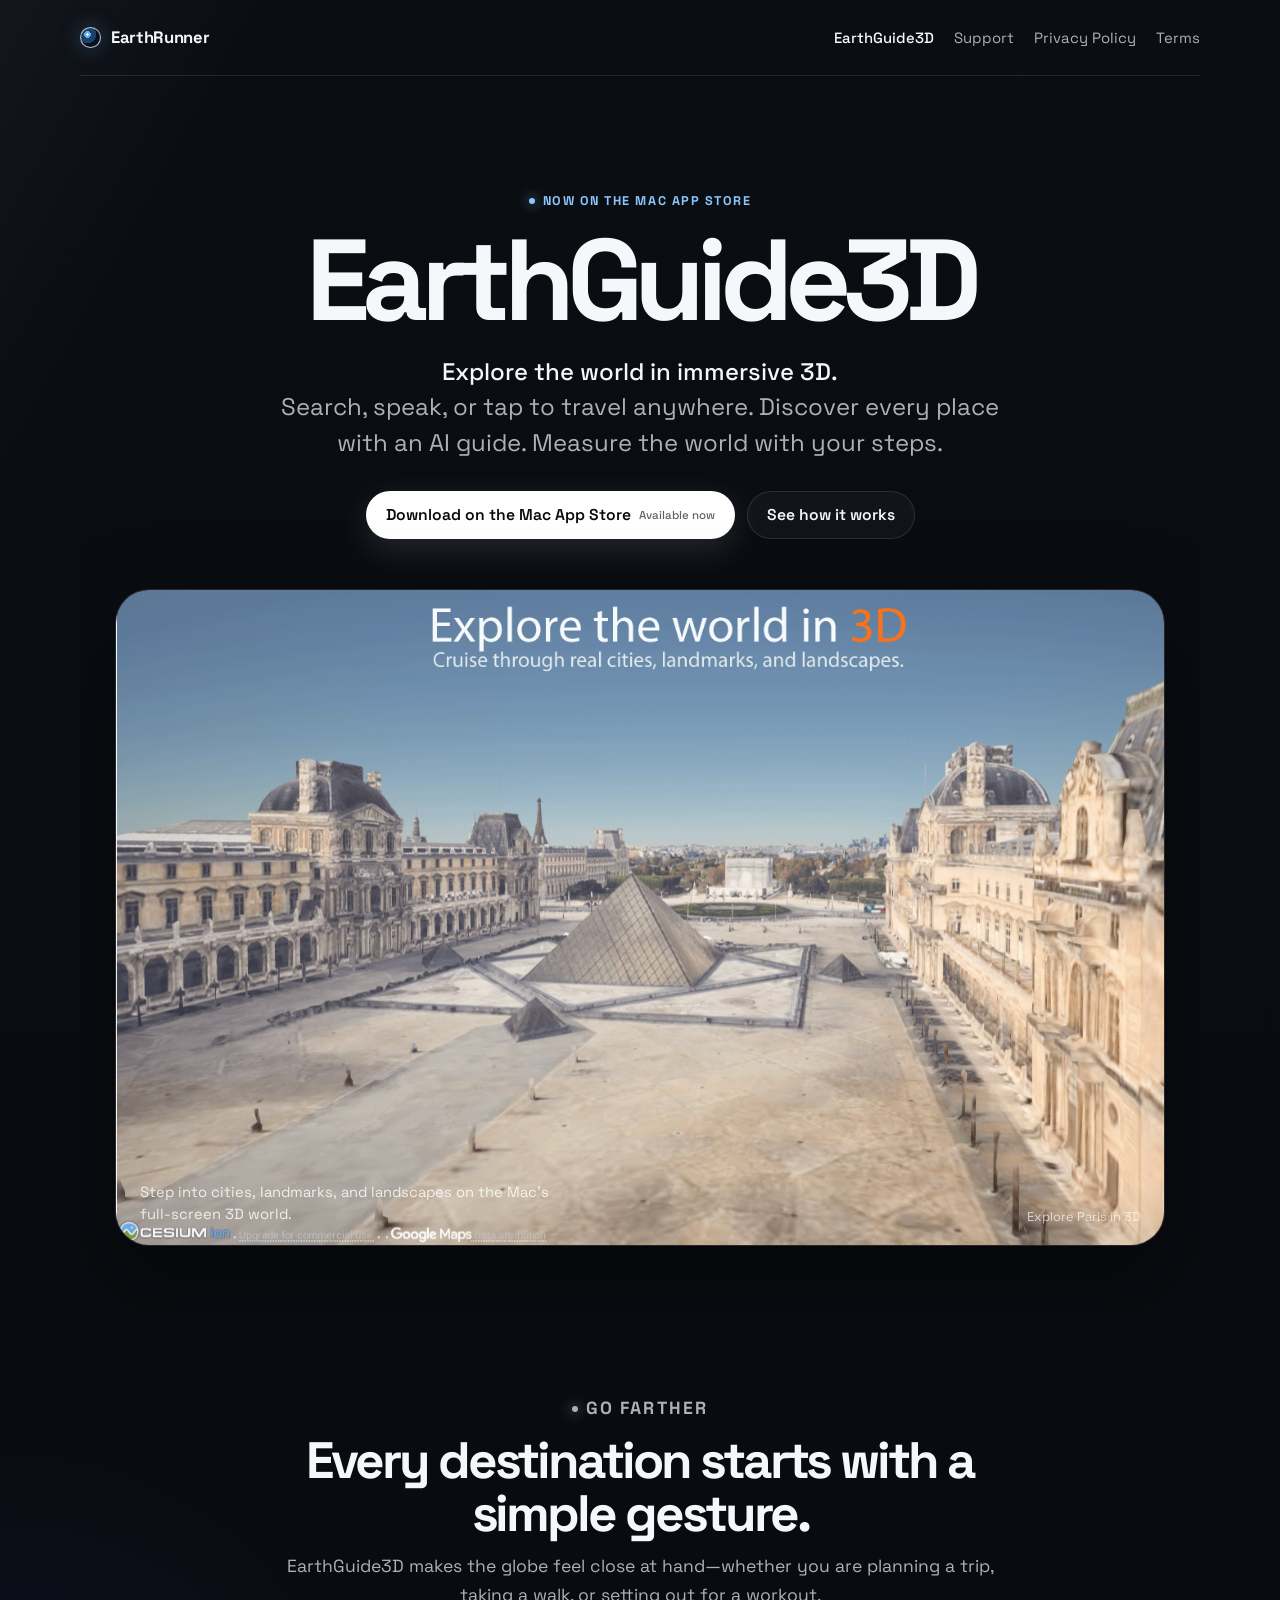
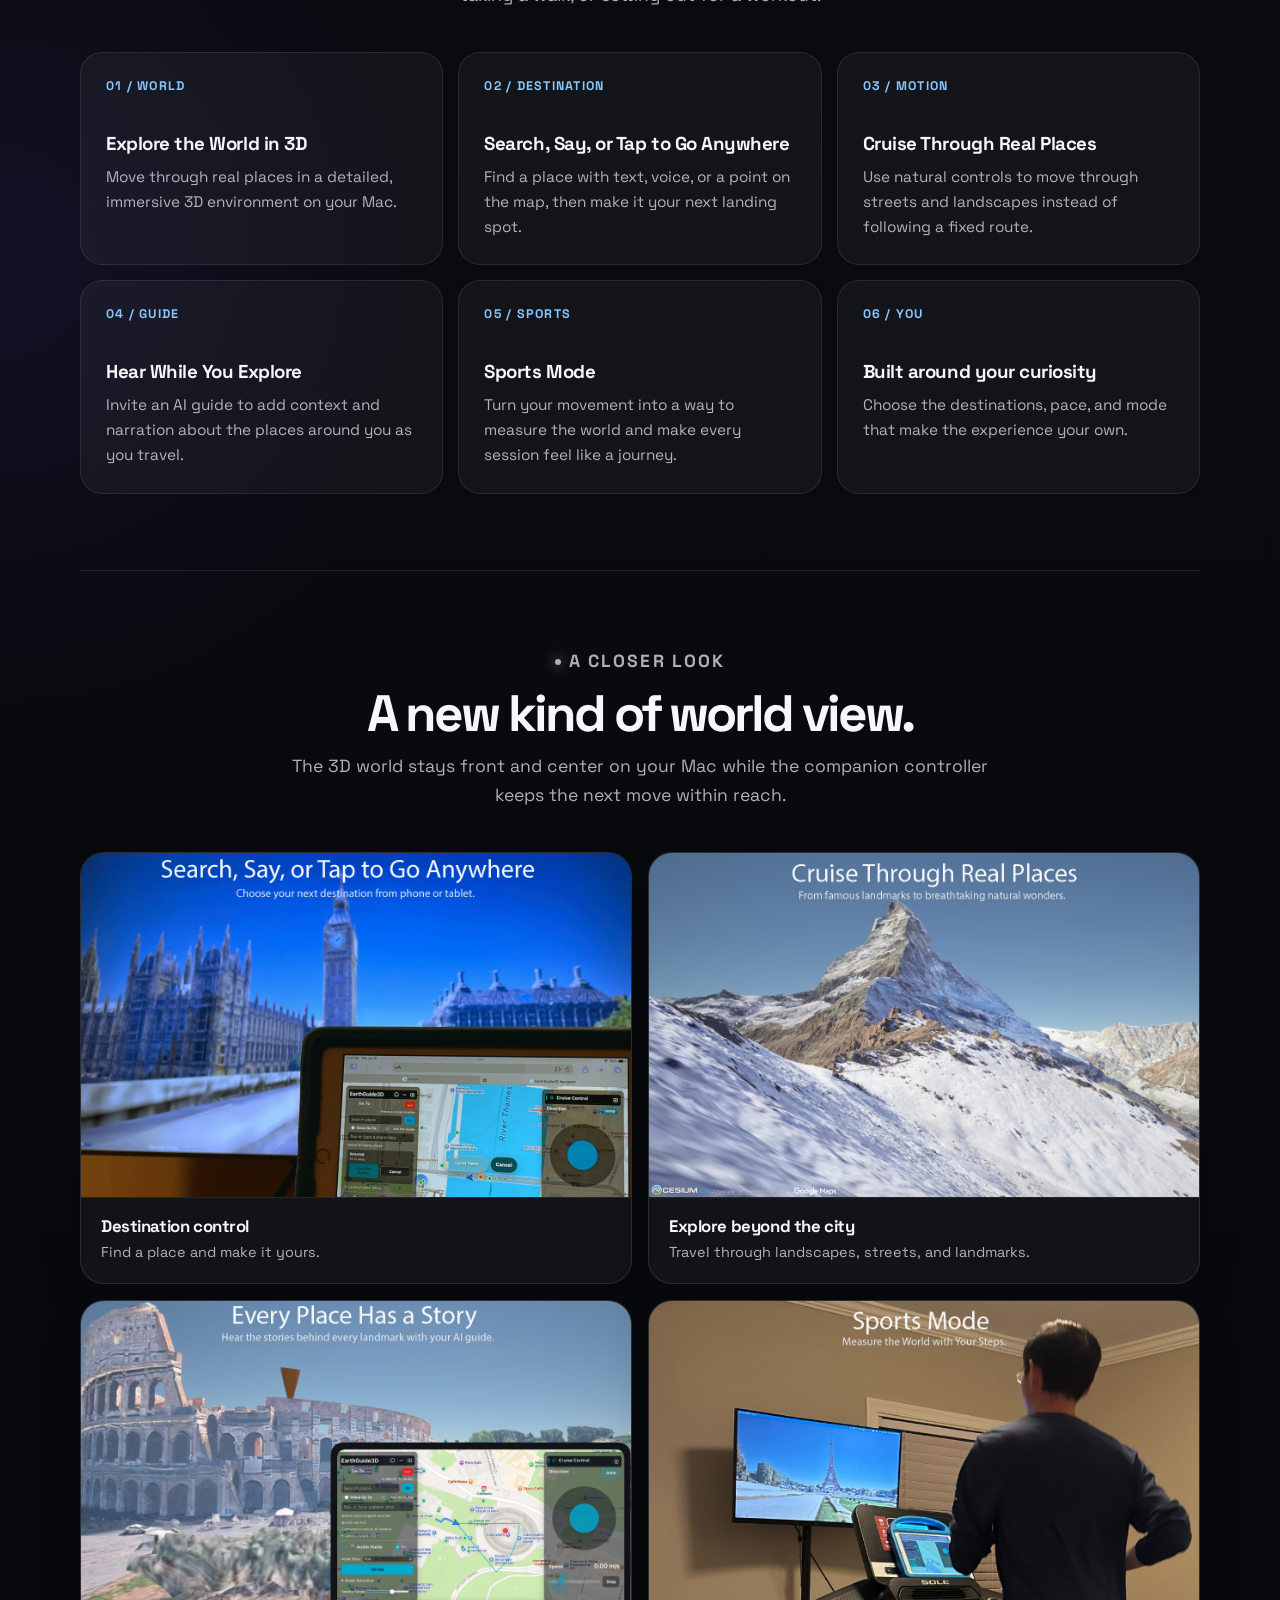
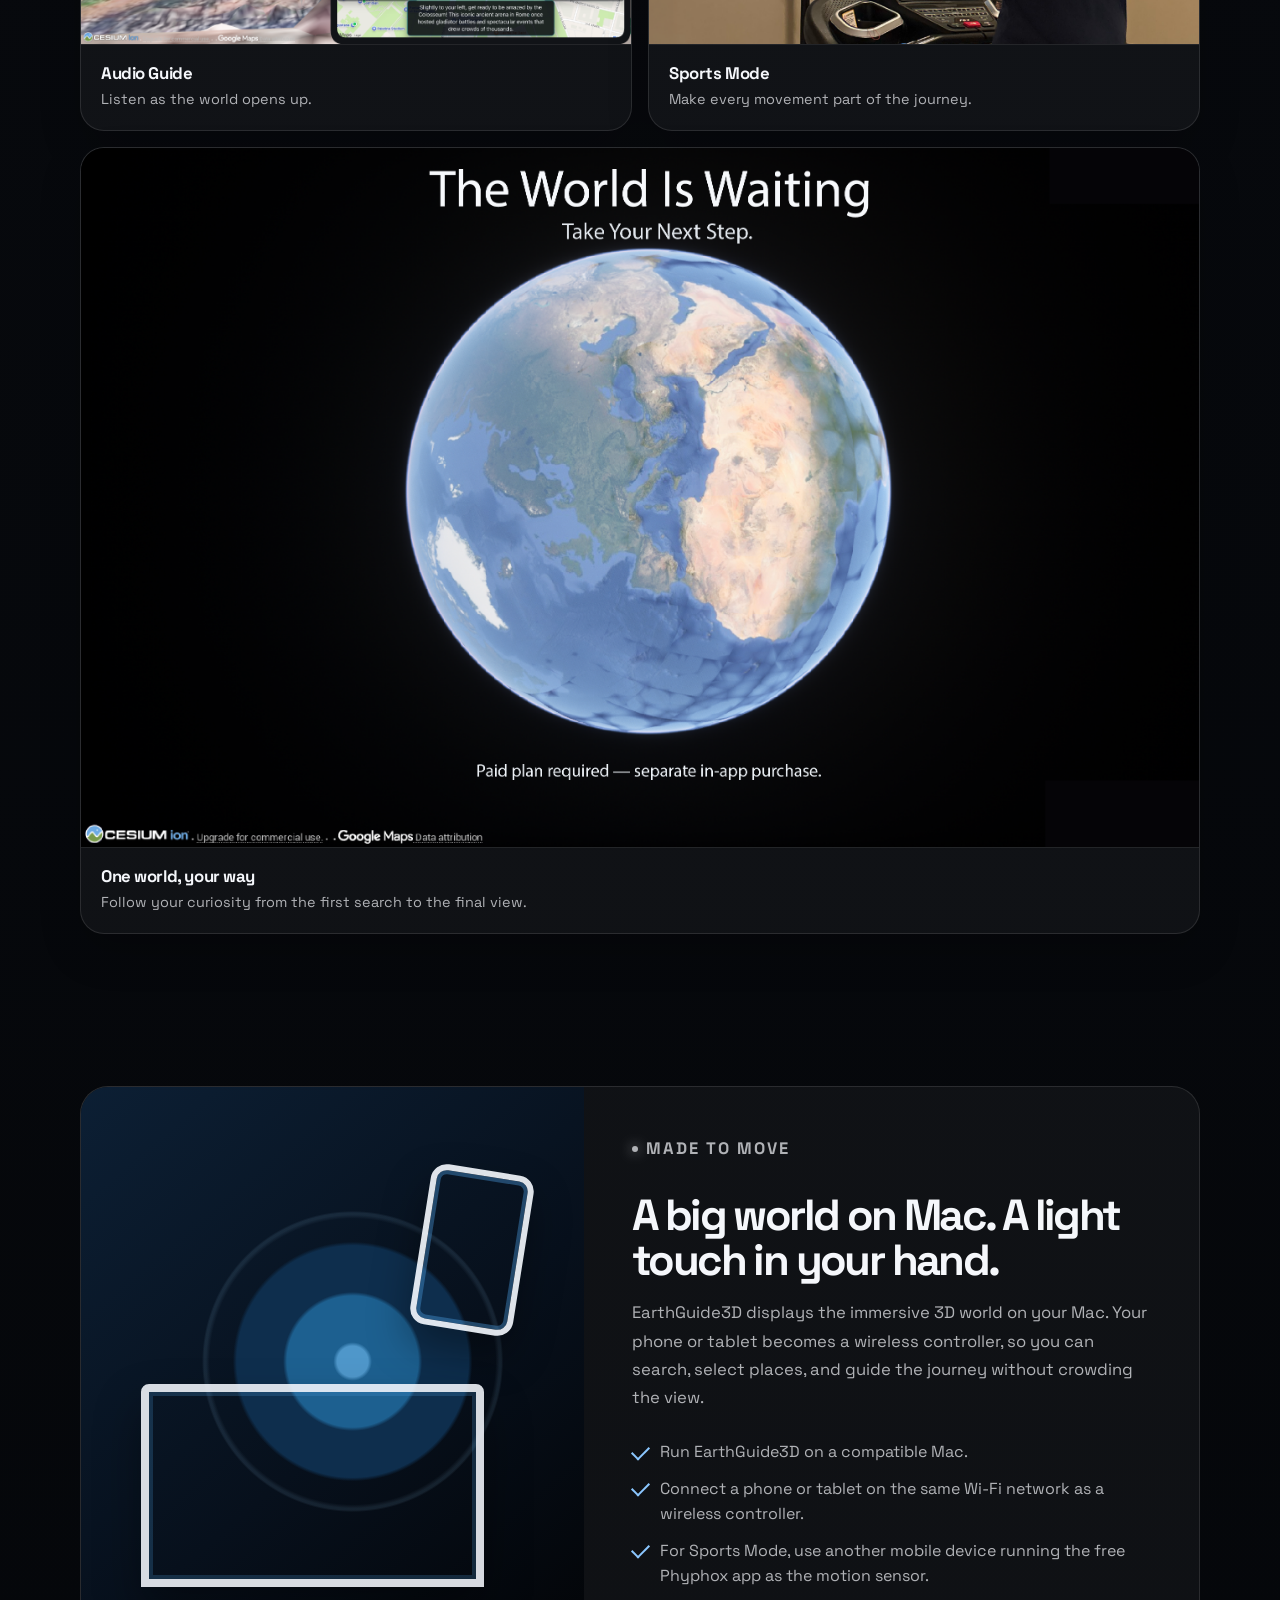
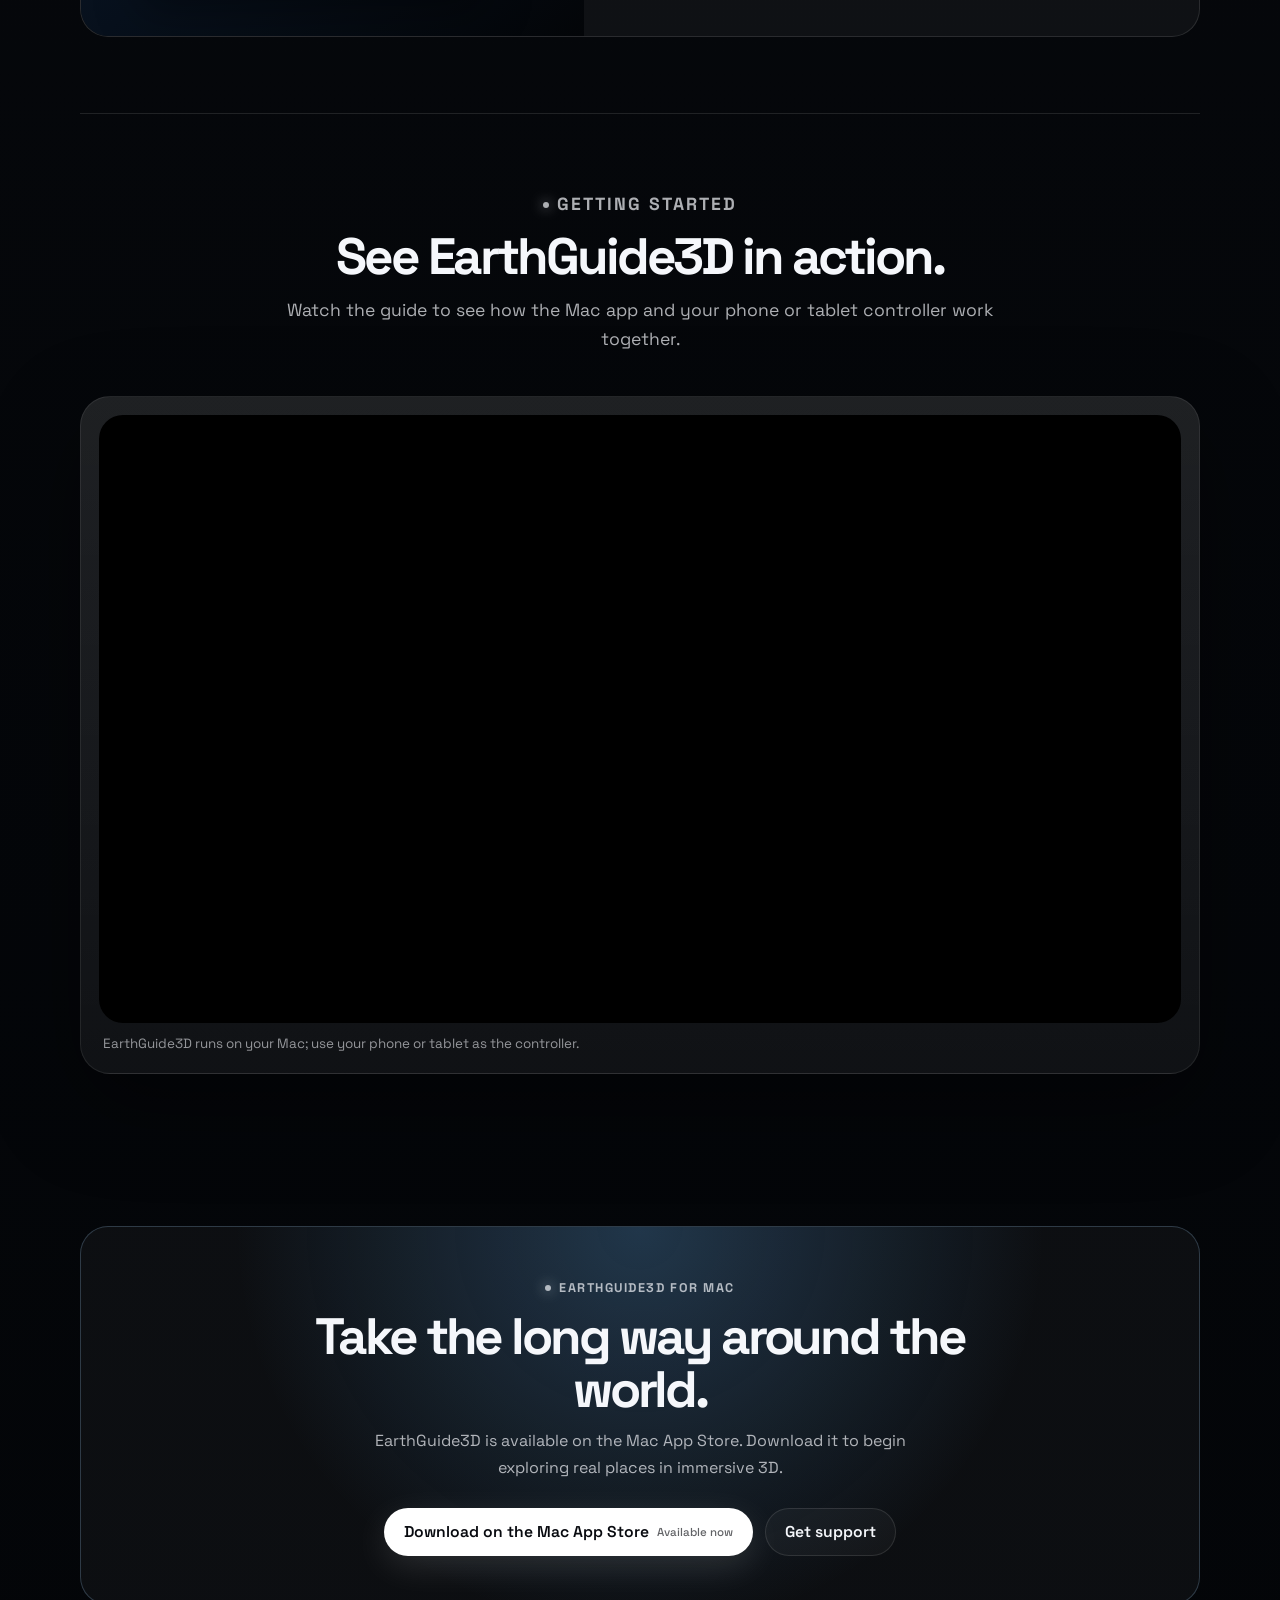
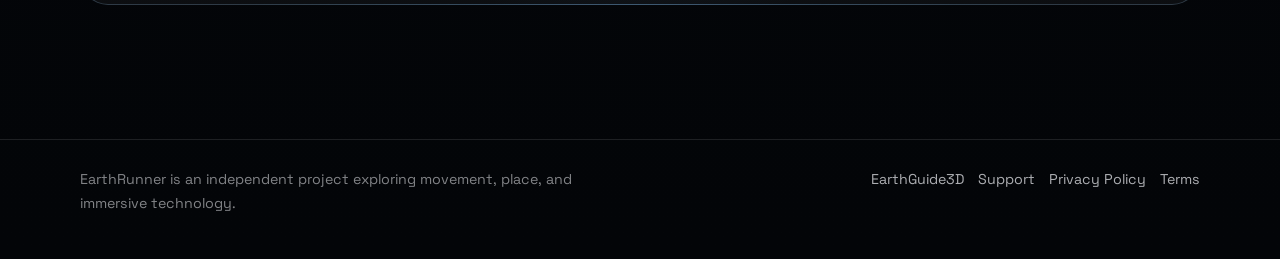
==== earthguide3d/index.html @ d03e92d9 "Embed EarthGuide3D getting started video" ====
<!DOCTYPE html>
<html lang="en">
<head>
  <meta charset="utf-8" />
  <meta name="viewport" content="width=device-width, initial-scale=1" />
  <title>EarthGuide3D for Mac | Mac App Store</title>
  <meta name="description" content="EarthGuide3D for Mac is an immersive 3D travel-exploration app. Search, speak, or tap to travel anywhere with an AI guide." />
  <link rel="preconnect" href="https://fonts.googleapis.com" />
  <link rel="preconnect" href="https://fonts.gstatic.com" crossorigin />
  <link href="https://fonts.googleapis.com/css2?family=Space+Grotesk:wght@400;500;600;700&display=swap" rel="stylesheet" />
  <link rel="stylesheet" href="../assets/site.css" />
</head>
<body>
  <header class="site-header shell">
    <nav class="nav" aria-label="Primary navigation">
      <a class="wordmark" href="../"><span class="wordmark-mark" aria-hidden="true"></span>EarthRunner</a>
      <div class="nav-links">
        <a class="nav-product" href="./" aria-current="page">EarthGuide3D</a>
        <a href="../support/">Support</a>
        <a href="../privacy/">Privacy Policy</a>
        <a href="../terms/">Terms</a>
      </div>
    </nav>
  </header>

  <main>
    <section class="hero shell">
      <p class="eyebrow">Now on the Mac App Store</p>
      <h1 class="product-name">EarthGuide3D</h1>
      <p class="hero-lede"><strong>Explore the world in immersive 3D.</strong><br />Search, speak, or tap to travel anywhere. Discover every place with an AI guide. Measure the world with your steps.</p>
      <div class="hero-actions">
        <a class="button button--light" href="https://apps.apple.com/us/app/earthguide3d/id6789909254?mt=12" target="_blank" rel="noopener noreferrer">Download on the Mac App Store <small>Available now</small></a>
        <a class="button button--quiet" href="#how-it-works">See how it works</a>
      </div>
      <figure class="product-visual product-visual--screenshot">
        <img src="../images/earthguide3d/explore-world-paris.png" width="1280" height="800" alt="EarthGuide3D exploring Paris from an elevated immersive 3D view" decoding="async" />
        <figcaption class="product-visual-note">
          <p>Step into cities, landmarks, and landscapes on the Mac’s full-screen 3D world.</p>
          <span>Explore Paris in 3D</span>
        </figcaption>
      </figure>
    </section>

    <section class="section shell" aria-labelledby="features-title">
      <div class="section-heading">
        <p class="eyebrow">Go farther</p>
        <h2 id="features-title">Every destination starts with a simple gesture.</h2>
        <p>EarthGuide3D makes the globe feel close at hand—whether you are planning a trip, taking a walk, or setting out for a workout.</p>
      </div>
      <div class="feature-grid">
        <article class="feature-card"><span class="feature-kicker">01 / World</span><h3>Explore the World in 3D</h3><p>Move through real places in a detailed, immersive 3D environment on your Mac.</p></article>
        <article class="feature-card"><span class="feature-kicker">02 / Destination</span><h3>Search, Say, or Tap to Go Anywhere</h3><p>Find a place with text, voice, or a point on the map, then make it your next landing spot.</p></article>
        <article class="feature-card"><span class="feature-kicker">03 / Motion</span><h3>Cruise Through Real Places</h3><p>Use natural controls to move through streets and landscapes instead of following a fixed route.</p></article>
        <article class="feature-card"><span class="feature-kicker">04 / Guide</span><h3>Hear While You Explore</h3><p>Invite an AI guide to add context and narration about the places around you as you travel.</p></article>
        <article class="feature-card"><span class="feature-kicker">05 / Sports</span><h3>Sports Mode</h3><p>Turn your movement into a way to measure the world and make every session feel like a journey.</p></article>
        <article class="feature-card"><span class="feature-kicker">06 / You</span><h3>Built around your curiosity</h3><p>Choose the destinations, pace, and mode that make the experience your own.</p></article>
      </div>
    </section>

    <section class="section section--divider shell" aria-labelledby="screens-title">
      <div class="section-heading">
        <p class="eyebrow">A closer look</p>
        <h2 id="screens-title">A new kind of world view.</h2>
        <p>The 3D world stays front and center on your Mac while the companion controller keeps the next move within reach.</p>
      </div>
      <div class="screenshot-gallery" aria-label="EarthGuide3D app views">
        <figure class="screenshot-card">
          <img src="../images/earthguide3d/controller.png" width="1280" height="800" alt="EarthGuide3D controller showing destination controls" loading="lazy" decoding="async" />
          <figcaption><strong>Destination control</strong><span>Find a place and make it yours.</span></figcaption>
        </figure>
        <figure class="screenshot-card">
          <img src="../images/earthguide3d/mountain.png" width="1280" height="800" alt="EarthGuide3D moving through a mountain landscape" loading="lazy" decoding="async" />
          <figcaption><strong>Explore beyond the city</strong><span>Travel through landscapes, streets, and landmarks.</span></figcaption>
        </figure>
        <figure class="screenshot-card">
          <img src="../images/earthguide3d/ai-guide.png" width="1280" height="800" alt="EarthGuide3D Audio Guide controls and narrated exploration" loading="lazy" decoding="async" />
          <figcaption><strong>Audio Guide</strong><span>Listen as the world opens up.</span></figcaption>
        </figure>
        <figure class="screenshot-card">
          <img src="../images/earthguide3d/sports-mode.png" width="1280" height="800" alt="EarthGuide3D Sports Mode in use during an exploration" loading="lazy" decoding="async" />
          <figcaption><strong>Sports Mode</strong><span>Make every movement part of the journey.</span></figcaption>
        </figure>
        <figure class="screenshot-card screenshot-card--wide">
          <img src="../images/earthguide3d/arrival.png" width="2667" height="1667" alt="EarthGuide3D arriving at a scenic destination" loading="lazy" decoding="async" />
          <figcaption><strong>One world, your way</strong><span>Follow your curiosity from the first search to the final view.</span></figcaption>
        </figure>
      </div>
    </section>

    <section id="how-it-works" class="section shell">
      <div class="system-panel">
        <div class="system-art" aria-hidden="true"></div>
        <div class="system-copy">
          <p class="eyebrow">Made to move</p>
          <h2>A big world on Mac. A light touch in your hand.</h2>
          <p>EarthGuide3D displays the immersive 3D world on your Mac. Your phone or tablet becomes a wireless controller, so you can search, select places, and guide the journey without crowding the view.</p>
          <ul class="checklist">
            <li>Run EarthGuide3D on a compatible Mac.</li>
            <li>Connect a phone or tablet on the same Wi-Fi network as a wireless controller.</li>
            <li>For Sports Mode, use another mobile device running the free Phyphox app as the motion sensor.</li>
          </ul>
        </div>
      </div>
    </section>

    <section class="section section--divider shell" aria-labelledby="getting-started-title">
      <div class="section-heading">
        <p class="eyebrow">Getting started</p>
        <h2 id="getting-started-title">See EarthGuide3D in action.</h2>
        <p>Watch the guide to see how the Mac app and your phone or tablet controller work together.</p>
      </div>
      <div class="video-card">
        <div class="video-frame"><iframe src="https://www.youtube.com/embed/peXbDzUHY4M" title="How to use EarthGuide3D for Mac" loading="lazy" allow="accelerometer; autoplay; clipboard-write; encrypted-media; gyroscope; picture-in-picture; web-share" allowfullscreen></iframe></div>
        <p class="video-caption">EarthGuide3D runs on your Mac; use your phone or tablet as the controller.</p>
      </div>
    </section>

    <section id="app-store" class="section shell">
      <div class="cta-band">
        <p class="eyebrow">EarthGuide3D for Mac</p>
        <h2>Take the long way around the world.</h2>
        <p>EarthGuide3D is available on the Mac App Store. Download it to begin exploring real places in immersive 3D.</p>
        <div class="hero-actions">
          <a class="button button--light" href="https://apps.apple.com/us/app/earthguide3d/id6789909254?mt=12" target="_blank" rel="noopener noreferrer">Download on the Mac App Store <small>Available now</small></a>
          <a class="button button--quiet" href="../support/">Get support</a>
        </div>
      </div>
    </section>
  </main>

  <footer class="site-footer"><div class="shell footer-row"><p>EarthRunner is an independent project exploring movement, place, and immersive technology.</p><div class="footer-links"><a href="./">EarthGuide3D</a><a href="../support/">Support</a><a href="../privacy/">Privacy Policy</a><a href="../terms/">Terms</a></div></div></footer>
</body>
</html>
---- assets/site.css ----
:root {
  --bg: #07090d;
  --bg-deep: #030508;
  --surface: rgba(255, 255, 255, 0.045);
  --surface-strong: rgba(255, 255, 255, 0.085);
  --text: #f5f7fb;
  --muted: rgba(245, 247, 251, 0.7);
  --faint: rgba(245, 247, 251, 0.52);
  --line: rgba(255, 255, 255, 0.11);
  --blue: #8bc7ff;
  --blue-strong: #2b8dff;
  --radius: 24px;
  --content: 1120px;
  --shadow: 0 30px 90px rgba(0, 0, 0, 0.42);
}

* { box-sizing: border-box; }

html { scroll-behavior: smooth; }

body {
  min-width: 320px;
  margin: 0;
  color: var(--text);
  background:
    radial-gradient(circle at 50% -16%, rgba(78, 135, 211, 0.28), transparent 35rem),
    radial-gradient(circle at 0% 28%, rgba(92, 61, 194, 0.13), transparent 28rem),
    linear-gradient(180deg, #0a0d12 0%, var(--bg) 46%, var(--bg-deep) 100%);
  font-family: "Space Grotesk", -apple-system, BlinkMacSystemFont, "Segoe UI", sans-serif;
  -webkit-font-smoothing: antialiased;
}

body::before {
  position: fixed;
  z-index: -1;
  inset: 0;
  pointer-events: none;
  content: "";
  background: linear-gradient(118deg, rgba(255, 255, 255, 0.04), transparent 17%);
}

a { color: inherit; text-decoration: none; }

.shell { width: min(100% - 40px, var(--content)); margin: 0 auto; }

.site-header { position: relative; z-index: 3; }

.nav {
  display: flex;
  align-items: center;
  justify-content: space-between;
  gap: 24px;
  min-height: 76px;
  border-bottom: 1px solid var(--line);
}

.wordmark { display: inline-flex; align-items: center; gap: 10px; font-size: 1.04rem; font-weight: 700; letter-spacing: -0.02em; }

.wordmark-mark {
  width: 21px;
  height: 21px;
  border: 1px solid rgba(255,255,255,.72);
  border-radius: 50%;
  background: radial-gradient(circle at 34% 34%, #e9f5ff 0 6%, #6caeea 7% 19%, #1a4268 20% 49%, #07111e 50%);
  box-shadow: 0 0 22px rgba(104, 184, 255, 0.32);
}

.nav-links { display: flex; align-items: center; flex-wrap: wrap; justify-content: flex-end; gap: 7px 20px; color: var(--muted); font-size: .93rem; }
.nav-links a { transition: color .2s ease; }
.nav-links a:hover, .nav-links a:focus-visible, .nav-links a[aria-current="page"] { color: var(--text); }
.nav-links .nav-product { color: var(--text); font-weight: 500; }

.eyebrow { display: inline-flex; align-items: center; gap: 8px; margin: 0; color: var(--blue); font-size: .79rem; font-weight: 700; letter-spacing: .12em; text-transform: uppercase; }
.eyebrow::before { width: 6px; height: 6px; border-radius: 50%; content: ""; background: currentColor; box-shadow: 0 0 13px currentColor; }

.hero { position: relative; padding: 112px 0 72px; text-align: center; overflow: hidden; }
.hero--home { padding-bottom: 38px; }

.hero h1 { max-width: 920px; margin: 20px auto 20px; font-size: clamp(3.7rem, 9vw, 7.3rem); font-weight: 700; letter-spacing: -.07em; line-height: .91; }
.hero h1.product-name { max-width: 860px; }

.hero-lede { max-width: 750px; margin: 0 auto; color: var(--muted); font-size: clamp(1.12rem, 2.1vw, 1.5rem); line-height: 1.48; }
.hero-lede strong { color: var(--text); font-weight: 500; }

.hero-actions { display: flex; flex-wrap: wrap; justify-content: center; gap: 12px; margin-top: 31px; }

.button {
  display: inline-flex;
  align-items: center;
  justify-content: center;
  min-height: 48px;
  padding: 12px 19px;
  border: 1px solid transparent;
  border-radius: 980px;
  font-size: .98rem;
  font-weight: 600;
  transition: transform .2s ease, background .2s ease, border-color .2s ease;
}
.button:hover, .button:focus-visible { transform: translateY(-1px); }
.button--light { color: #080a0f; background: #fff; box-shadow: 0 10px 35px rgba(255,255,255,.12); }
.button--light:hover, .button--light:focus-visible { background: #e5f2ff; }
.button--quiet { border-color: var(--line); background: rgba(255,255,255,.035); }
.button--quiet:hover, .button--quiet:focus-visible { border-color: rgba(255,255,255,.28); background: var(--surface-strong); }
.button small { display: block; margin-left: 8px; opacity: .64; font-size: .72rem; font-weight: 500; }

.product-visual {
  position: relative;
  isolation: isolate;
  width: min(100%, 1050px);
  min-height: 400px;
  margin: 50px auto 0;
  overflow: hidden;
  border: 1px solid rgba(255,255,255,.13);
  border-radius: 34px;
  background:
    linear-gradient(180deg, rgba(4, 9, 18, .08), rgba(4, 10, 20, .68)),
    url("https://i.ytimg.com/vi/yIUrudPfMCk/hqdefault.jpg") center / cover,
    linear-gradient(135deg, #31669d, #132944 50%, #071019);
  box-shadow: var(--shadow);
}
.product-visual::before {
  position: absolute;
  z-index: -1;
  inset: 0;
  content: "";
  background: linear-gradient(180deg, transparent 43%, rgba(4, 8, 14, .82));
}
.product-visual-note { position: absolute; right: 24px; bottom: 20px; left: 24px; display: flex; align-items: flex-end; justify-content: space-between; gap: 20px; text-align: left; }
.product-visual-note p { max-width: 420px; margin: 0; color: rgba(255,255,255,.82); font-size: .92rem; line-height: 1.5; }
.product-visual-note span { color: rgba(255,255,255,.68); font-size: .8rem; white-space: nowrap; }
.product-visual--screenshot { min-height: 0; background: #05070b; }
.product-visual--screenshot img { display: block; width: 100%; height: auto; }
.product-visual--screenshot .product-visual-note { z-index: 1; }

.announcement {
  display: grid;
  grid-template-columns: minmax(0, 1fr) auto;
  align-items: center;
  gap: 30px;
  margin: 24px 0 56px;
  padding: 24px 28px;
  border: 1px solid var(--line);
  border-radius: 20px;
  background: linear-gradient(120deg, rgba(112, 184, 255, .11), rgba(255,255,255,.035));
}
.announcement h2 { margin: 0 0 6px; font-size: clamp(1.35rem, 2vw, 1.75rem); letter-spacing: -.04em; }
.announcement p { margin: 0; color: var(--muted); line-height: 1.55; }
.text-link { color: var(--blue); font-weight: 600; white-space: nowrap; }
.text-link::after { margin-left: 6px; content: "→"; }

.section { padding: 76px 0; }
.section--tight { padding: 48px 0 76px; }
.section--divider { border-top: 1px solid var(--line); }
.section-heading { max-width: 720px; margin: 0 auto 42px; text-align: center; }
.section-heading h2 { margin: 12px 0 12px; font-size: clamp(2.15rem, 4vw, 3.45rem); letter-spacing: -.06em; line-height: 1.02; }
.section-heading p { margin: 0; color: var(--muted); font-size: 1.1rem; line-height: 1.65; }

.feature-grid { display: grid; grid-template-columns: repeat(3, minmax(0, 1fr)); gap: 15px; }
.feature-card { min-height: 210px; padding: 25px; border: 1px solid rgba(255,255,255,.09); border-radius: 22px; background: var(--surface); }
.feature-kicker { display: block; margin-bottom: 38px; color: var(--blue); font-size: .78rem; font-weight: 700; letter-spacing: .1em; text-transform: uppercase; }
.feature-card h3 { margin: 0 0 10px; font-size: 1.17rem; letter-spacing: -.025em; }
.feature-card p { margin: 0; color: var(--muted); font-size: .96rem; line-height: 1.62; }

.screen-grid { display: grid; grid-template-columns: 1.28fr .86fr .86fr; gap: 16px; }
.screen-card { position: relative; min-height: 305px; overflow: hidden; border: 1px solid rgba(255,255,255,.11); border-radius: 24px; background: var(--surface); }
.screen-card--live { background: linear-gradient(160deg, rgba(21,45,70,.12), rgba(8,13,20,.9)), url("https://i.ytimg.com/vi/yIUrudPfMCk/hqdefault.jpg") center / cover; }
.screen-card--map { background: radial-gradient(circle at 68% 30%, rgba(150,210,255,.48) 0 1%, transparent 2%), radial-gradient(ellipse at 70% 35%, #286c9a 0 13%, #133855 14% 27%, #0c1e32 28% 39%, transparent 40%), linear-gradient(143deg, #102c42 0%, #1f4963 47%, #09121e 48%, #04060a); }
.screen-card--audio { background: radial-gradient(circle at 50% 45%, rgba(135,200,255,.42), transparent 2%), repeating-radial-gradient(ellipse at 50% 45%, rgba(131,195,255,.38) 0 1px, transparent 2px 23px), linear-gradient(155deg, #0f1c30, #04070d); }
.screen-card::after { position: absolute; inset: 0; content: ""; background: linear-gradient(180deg, transparent 45%, rgba(3,5,8,.85)); }
.screen-label { position: absolute; z-index: 1; right: 20px; bottom: 18px; left: 20px; }
.screen-label strong { display: block; font-size: 1.08rem; }
.screen-label span { display: block; margin-top: 5px; color: rgba(255,255,255,.74); font-size: .86rem; line-height: 1.45; }

.screenshot-gallery { display: grid; grid-template-columns: repeat(2, minmax(0, 1fr)); gap: 16px; }
.screenshot-card { margin: 0; overflow: hidden; border: 1px solid rgba(255,255,255,.11); border-radius: 24px; background: var(--surface); box-shadow: 0 18px 42px rgba(0,0,0,.2); }
.screenshot-card img { display: block; width: 100%; height: auto; background: #06090f; transition: transform .3s ease; }
.screenshot-card:hover img { transform: scale(1.015); }
.screenshot-card figcaption { padding: 17px 20px 19px; border-top: 1px solid rgba(255,255,255,.08); }
.screenshot-card strong { display: block; font-size: 1.05rem; letter-spacing: -.025em; }
.screenshot-card span { display: block; margin-top: 5px; color: var(--muted); font-size: .9rem; line-height: 1.5; }
.screenshot-card--wide { grid-column: 1 / -1; }

.system-panel { display: grid; grid-template-columns: .9fr 1.1fr; overflow: hidden; border: 1px solid var(--line); border-radius: 28px; background: var(--surface); }
.system-art { position: relative; min-height: 390px; overflow: hidden; background: radial-gradient(circle at 54% 50%, #4f97ca 0 4%, #1d6090 5% 17%, #0e2e4d 18% 30%, transparent 31%), radial-gradient(circle at 54% 50%, transparent 0 25%, rgba(159,215,255,.15) 26% 26.5%, transparent 27% 37%, rgba(159,215,255,.1) 38% 38.5%, transparent 39%), linear-gradient(140deg, #0c1f34, #07101c 58%, #030508); }
.system-art::before { position: absolute; top: 15%; right: 12%; width: 92px; height: 150px; border: 6px solid rgba(246,250,255,.9); border-radius: 16px; content: ""; box-shadow: inset 0 0 0 4px rgba(73,154,220,.4), 0 20px 40px rgba(0,0,0,.35); transform: rotate(9deg); }
.system-art::after { position: absolute; bottom: 9%; left: 12%; width: 65%; height: 34%; border: 8px solid rgba(246,250,255,.87); border-radius: 8px 8px 0 0; content: ""; box-shadow: inset 0 0 0 4px rgba(73,154,220,.22), 0 24px 46px rgba(0,0,0,.35); }
.system-copy { display: flex; flex-direction: column; justify-content: center; padding: 48px; }
.system-copy h2 { margin: 12px 0 16px; font-size: clamp(2rem, 3.4vw, 3rem); letter-spacing: -.06em; line-height: 1.04; }
.system-copy p { margin: 0 0 18px; color: var(--muted); font-size: 1.04rem; line-height: 1.7; }
.checklist { display: grid; gap: 12px; margin: 10px 0 0; padding: 0; list-style: none; }
.checklist li { position: relative; padding-left: 28px; color: var(--muted); line-height: 1.55; }
.checklist li::before { position: absolute; top: .32em; left: 0; width: 15px; height: 8px; border-bottom: 2px solid var(--blue); border-left: 2px solid var(--blue); content: ""; transform: rotate(-45deg); }

.cta-band { margin: 0 0 58px; padding: 48px 28px; border: 1px solid rgba(164,214,255,.22); border-radius: 28px; background: radial-gradient(circle at 50% 0%, rgba(85,157,221,.28), transparent 60%), rgba(255,255,255,.04); text-align: center; }
.cta-band h2 { max-width: 720px; margin: 12px auto; font-size: clamp(2rem, 4vw, 3.4rem); letter-spacing: -.06em; line-height: 1.03; }
.cta-band p { max-width: 600px; margin: 0 auto; color: var(--muted); line-height: 1.65; }
.cta-band .hero-actions { margin-top: 27px; }

.prose-hero { padding: 88px 0 34px; text-align: center; }
.prose-hero h1 { margin: 17px 0 11px; font-size: clamp(3rem, 7vw, 5.3rem); letter-spacing: -.07em; line-height: .94; }
.prose-hero p { max-width: 590px; margin: 0 auto; color: var(--muted); font-size: 1.12rem; line-height: 1.58; }
.prose { width: min(100%, 820px); margin: 0 auto; padding: 34px 0 76px; }
.prose section { padding: 31px 0; border-top: 1px solid var(--line); }
.prose h2 { margin: 0 0 14px; font-size: clamp(1.48rem, 3vw, 2rem); letter-spacing: -.045em; }
.prose h3 { margin: 26px 0 8px; font-size: 1.1rem; letter-spacing: -.02em; }
.prose p, .prose li { color: var(--muted); line-height: 1.72; }
.prose p { margin: 0 0 14px; }
.prose ul { margin: 0; padding-left: 1.3rem; }
.prose li + li { margin-top: 7px; }
.prose a { color: var(--blue); text-decoration: underline; text-underline-offset: 3px; }
.faq-list { display: grid; gap: 12px; }
.faq { padding: 0 20px; border: 1px solid rgba(255,255,255,.09); border-radius: 16px; background: var(--surface); }
.faq summary { padding: 19px 26px 19px 0; cursor: pointer; font-weight: 600; list-style: none; }
.faq summary::-webkit-details-marker { display: none; }
.faq summary::after { float: right; content: "+"; color: var(--blue); font-size: 1.25rem; font-weight: 400; }
.faq[open] summary::after { content: "−"; }
.faq p { padding-bottom: 18px; }
.contact-card { padding: 28px; border: 1px solid rgba(141,204,255,.24); border-radius: 20px; background: linear-gradient(135deg, rgba(82,145,211,.15), rgba(255,255,255,.035)); }
.contact-card p:last-child { margin-bottom: 0; }
.contact-email { color: var(--text) !important; font-size: clamp(1.2rem, 3vw, 1.65rem); font-weight: 600; letter-spacing: -.035em; }
.notice { padding: 16px 18px; border-left: 2px solid var(--blue); border-radius: 0 12px 12px 0; background: rgba(120,188,247,.08); }

.support-prose { width: min(100%, 1020px); }
.support-prose strong { color: var(--text); font-weight: 600; }
.guide-toc { display: flex; flex-wrap: wrap; gap: 9px; margin-top: 24px; }
.guide-toc a { padding: 9px 13px; border: 1px solid var(--line); border-radius: 999px; color: var(--muted); background: rgba(255,255,255,.035); font-size: .85rem; font-weight: 600; text-decoration: none; }
.guide-toc a:hover, .guide-toc a:focus-visible { border-color: rgba(139,199,255,.52); color: var(--text); background: rgba(139,199,255,.09); }
.support-prose .guide-step { display: grid; grid-template-columns: minmax(260px,.72fr) minmax(0,1.28fr); align-items: center; gap: 34px; padding: 52px 0; scroll-margin-top: 24px; }
.support-prose .guide-step--stack { display: block; }
.guide-copy { min-width: 0; }
.guide-copy ol { margin: 18px 0 0; padding-left: 1.25rem; }
.guide-copy li + li { margin-top: 9px; }
.step-label { margin: 0 0 7px !important; color: var(--blue) !important; font-size: .78rem; font-weight: 700; letter-spacing: .12em; text-transform: uppercase; }
.privacy-note { margin-top: 18px !important; padding: 13px 15px; border-left: 2px solid var(--blue); border-radius: 0 12px 12px 0; background: rgba(120,188,247,.08); font-size: .9rem; }
.support-figure { min-width: 0; margin: 0; overflow: hidden; border: 1px solid rgba(255,255,255,.12); border-radius: 20px; background: #05070a; box-shadow: 0 20px 52px rgba(0,0,0,.28); }
.support-figure img { display: block; width: 100%; height: auto; }
.support-figure figcaption { padding: 12px 15px 14px; border-top: 1px solid rgba(255,255,255,.08); color: var(--faint); font-size: .82rem; line-height: 1.5; }
.support-gallery { display: grid; gap: 16px; margin-top: 28px; }
.support-gallery--phones { grid-template-columns: repeat(4,minmax(0,1fr)); align-items: start; }
.support-gallery--phones .support-figure img { aspect-ratio: 1170 / 2532; object-fit: cover; object-position: top; }
.guide-step--stack > .support-figure--wide { margin-top: 18px; }

.home-demo, .video-card { margin: 30px auto 0; padding: 18px; border: 1px solid rgba(255,255,255,.08); border-radius: 30px; background: linear-gradient(180deg, rgba(255,255,255,.08), rgba(255,255,255,.02)), rgba(255,255,255,.03); box-shadow: var(--shadow); }
.video-frame { position: relative; width: 100%; overflow: hidden; border-radius: var(--radius); aspect-ratio: 16 / 9; background: #000; }
.video-frame iframe { width: 100%; height: 100%; border: 0; }
.video-caption { margin: 10px 4px 0; color: rgba(245,247,251,.58); font-size: .84rem; line-height: 1.65; text-align: left; }
.original-copy { max-width: 840px; margin: 0 auto; color: var(--muted); font-size: 1rem; line-height: 1.8; text-align: center; }
.applications { max-width: 840px; margin: 26px auto 0; padding: 22px 24px; border: 1px solid rgba(255,255,255,.06); border-radius: 20px; background: rgba(255,255,255,.025); text-align: center; }
.applications h2 { margin: 0 0 14px; color: rgba(245,247,251,.72); font-size: .9rem; font-weight: 500; letter-spacing: .06em; text-transform: uppercase; }
.applications ul { display: grid; grid-template-columns: repeat(2,minmax(0,1fr)); gap: 10px 18px; margin: 0; padding: 0; list-style: none; }
.applications li { color: var(--muted); font-size: .95rem; line-height: 1.7; }

.site-footer { padding: 28px 0 44px; border-top: 1px solid var(--line); color: var(--faint); font-size: .89rem; line-height: 1.65; }
.footer-row { display: flex; align-items: flex-start; justify-content: space-between; gap: 24px; }
.footer-row p { max-width: 550px; margin: 0; }
.footer-links { display: flex; flex-wrap: wrap; justify-content: flex-end; gap: 14px; color: var(--muted); }
.footer-links a:hover, .footer-links a:focus-visible { color: var(--text); }

@media (max-width: 820px) {
  .shell { width: min(100% - 30px, var(--content)); }
  .nav { min-height: 80px; align-items: flex-start; flex-direction: column; gap: 7px; padding: 17px 0; }
  .nav-links { justify-content: flex-start; gap: 6px 16px; }
  .hero { padding-top: 78px; }
  .product-visual { min-height: 310px; margin-top: 38px; }
  .feature-grid, .screen-grid { grid-template-columns: 1fr; }
  .screen-card { min-height: 240px; }
  .screenshot-gallery { grid-template-columns: 1fr; }
  .screenshot-card--wide { grid-column: auto; }
  .system-panel { grid-template-columns: 1fr; }
  .system-art { min-height: 280px; }
  .system-copy { padding: 34px 28px; }
  .announcement { grid-template-columns: 1fr; gap: 17px; }
  .footer-row { flex-direction: column; }
  .footer-links { justify-content: flex-start; }
  .support-prose .guide-step { grid-template-columns: 1fr; gap: 25px; }
  .support-gallery--phones { grid-template-columns: repeat(2,minmax(0,1fr)); }
}

@media (max-width: 520px) {
  .hero h1 { font-size: clamp(3.05rem, 17vw, 4.7rem); }
  .hero-actions { flex-direction: column; align-items: stretch; }
  .button { width: 100%; }
  .product-visual { min-height: 250px; border-radius: 24px; }
  .product-visual-note { right: 17px; bottom: 15px; left: 17px; align-items: flex-start; flex-direction: column; gap: 6px; }
  .section { padding: 58px 0; }
  .applications ul { grid-template-columns: 1fr; }
  .home-demo, .video-card { padding: 10px; border-radius: 22px; }
  .cta-band { padding: 38px 20px; }
  .guide-toc { align-items: stretch; flex-direction: column; }
  .guide-toc a { text-align: center; }
  .support-gallery--phones { grid-template-columns: 1fr; }
  .support-gallery--phones .support-figure img { max-height: 640px; object-fit: contain; }
}
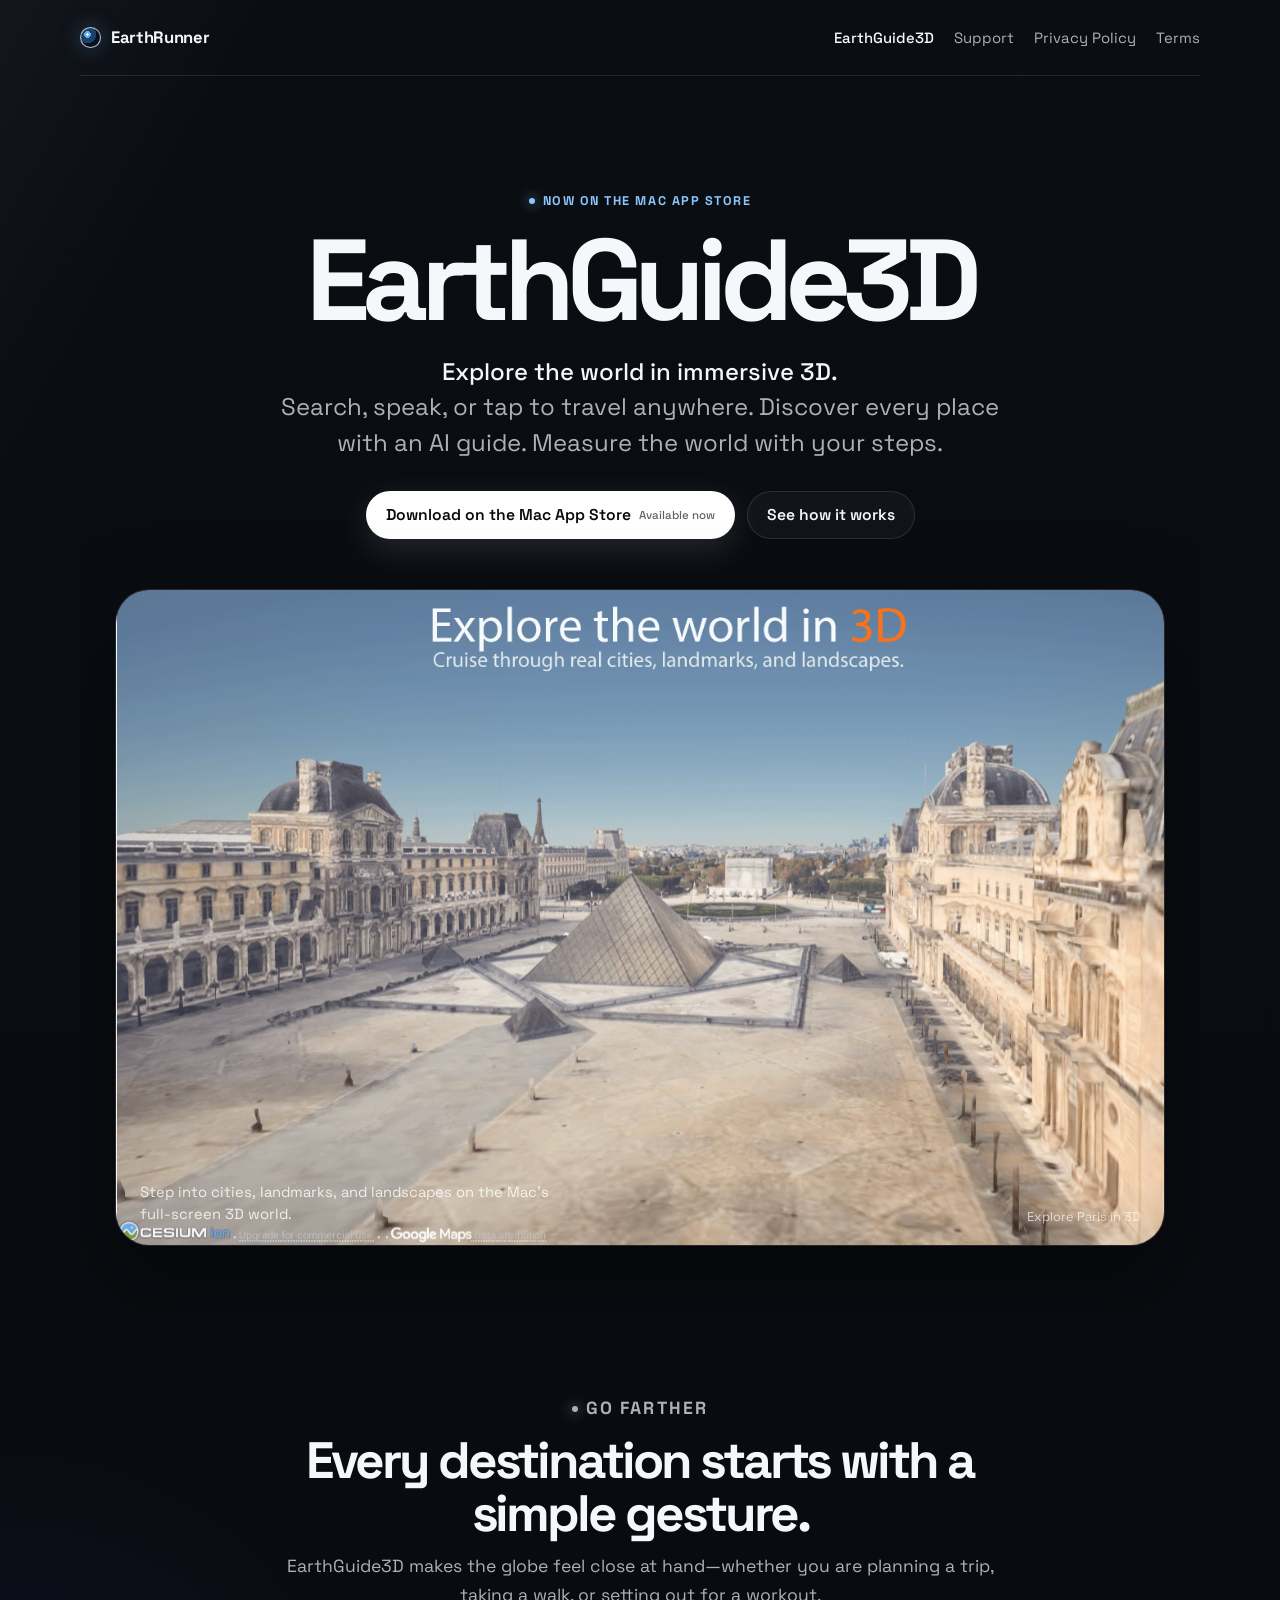
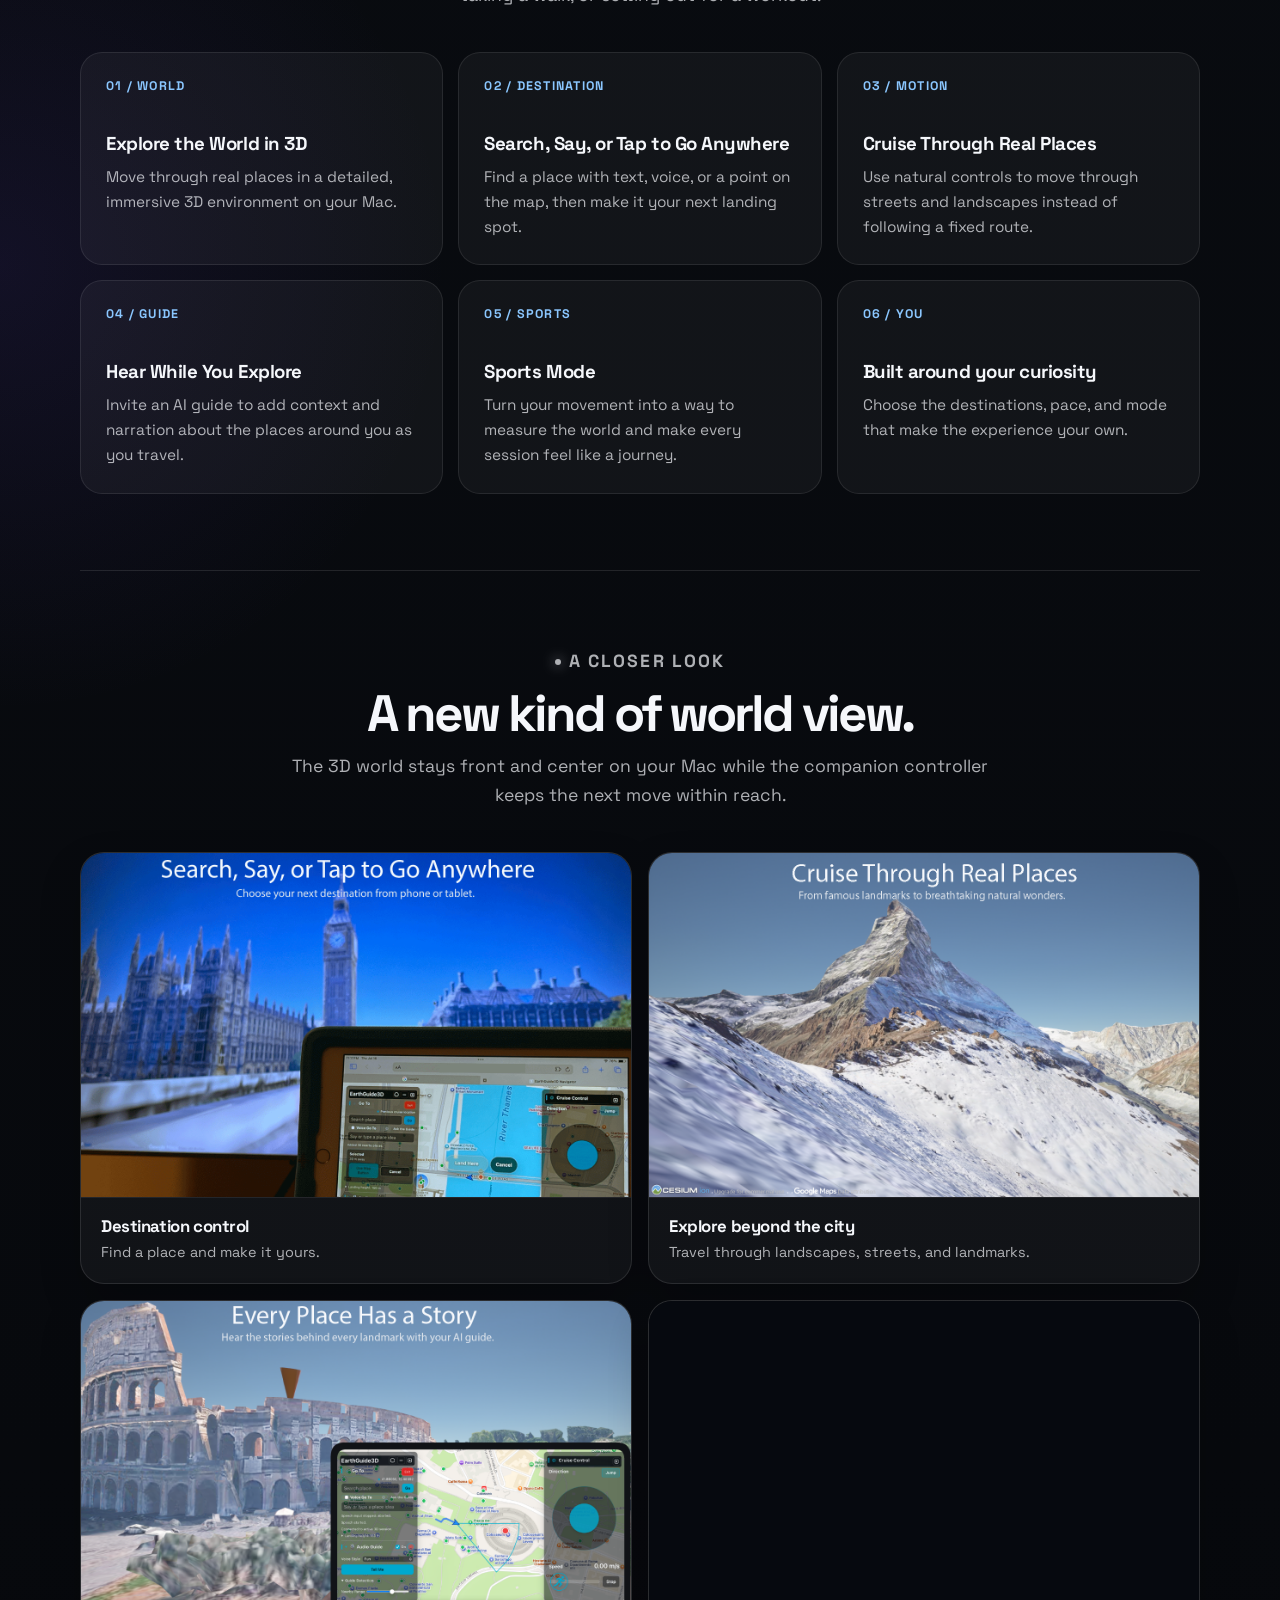
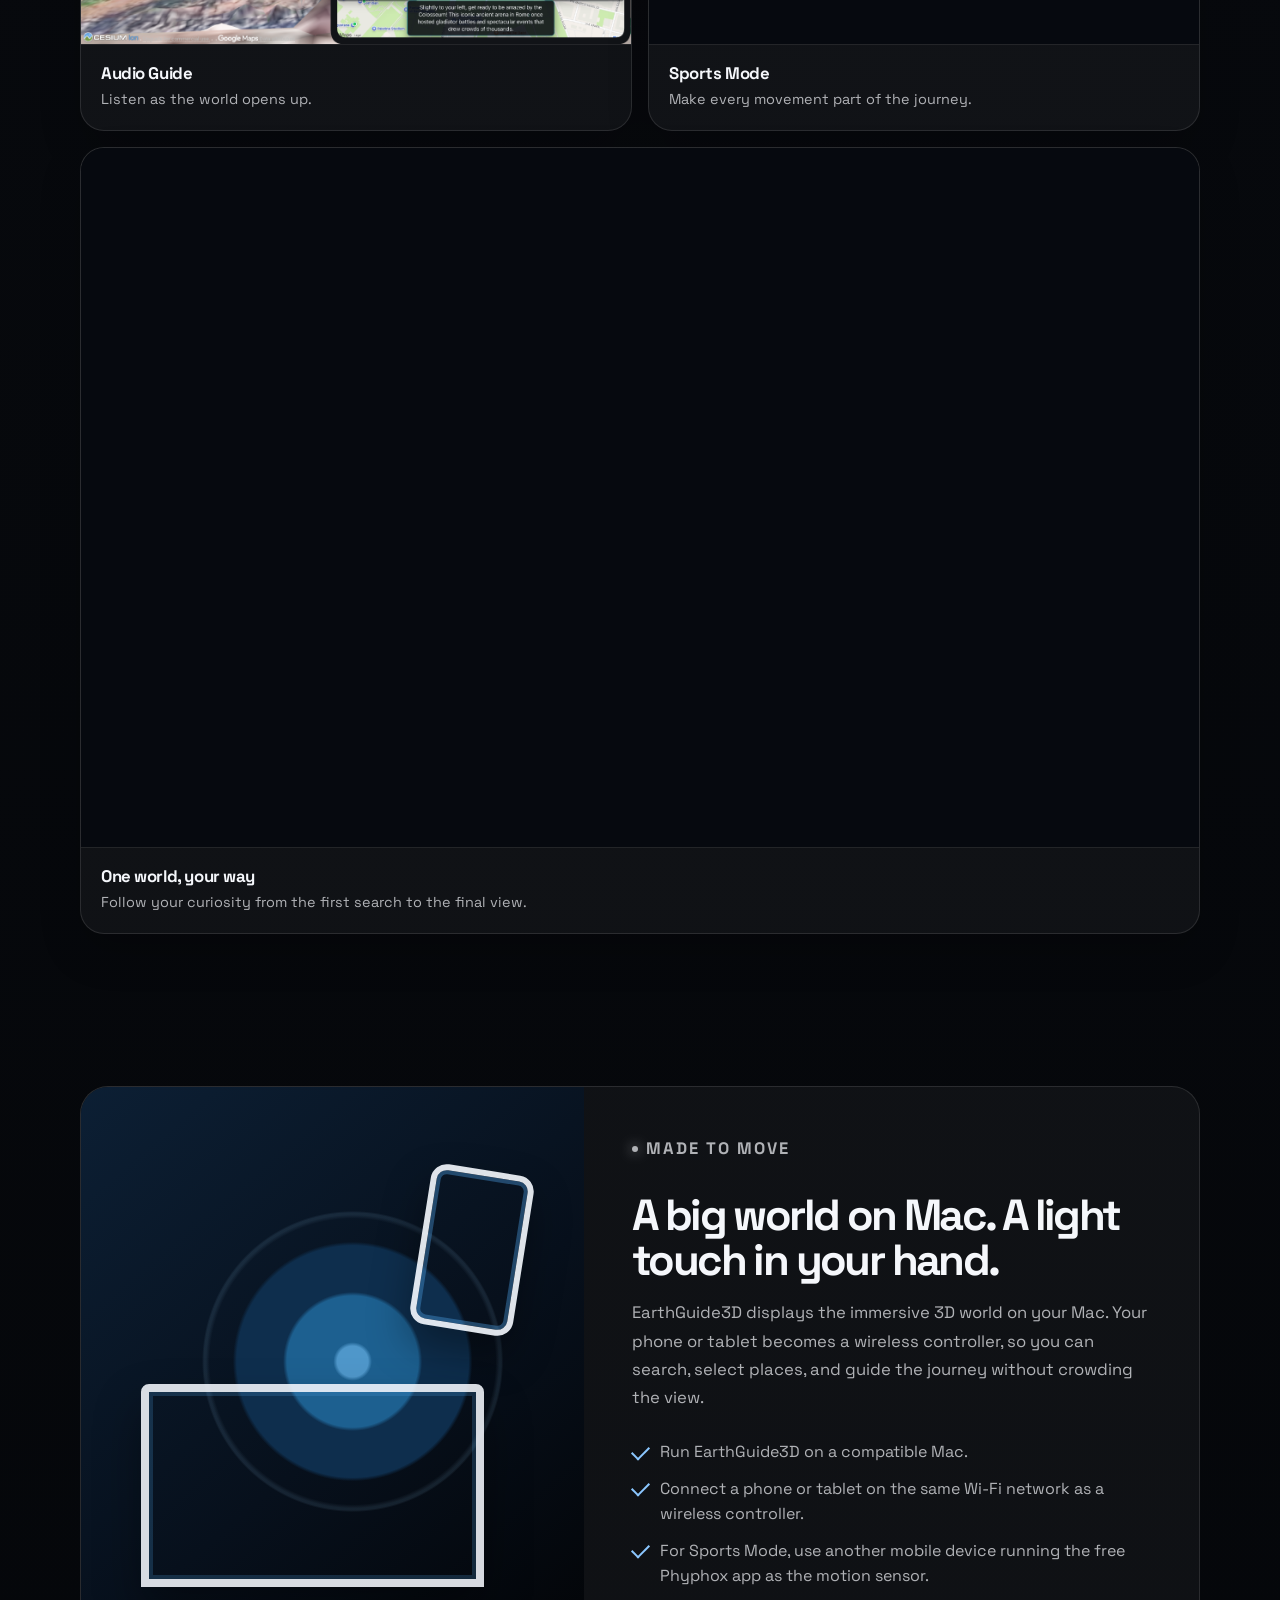
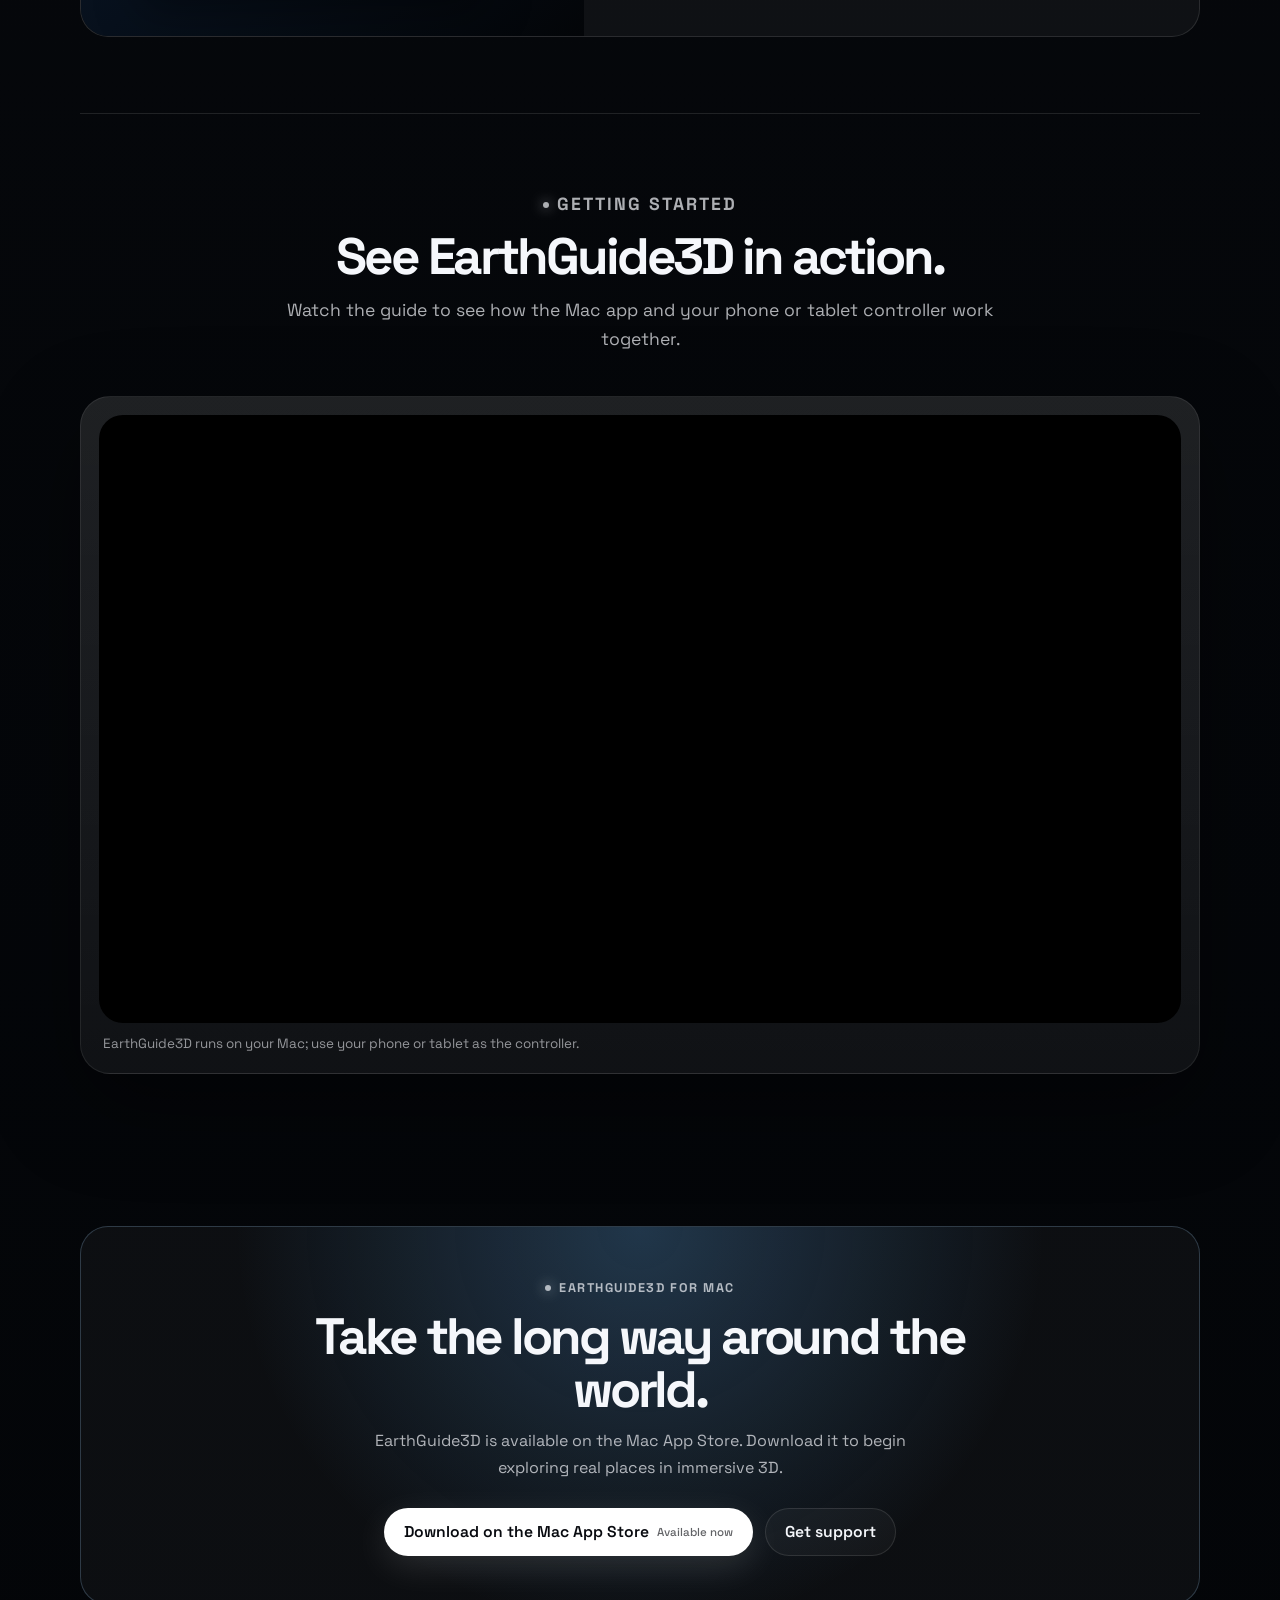
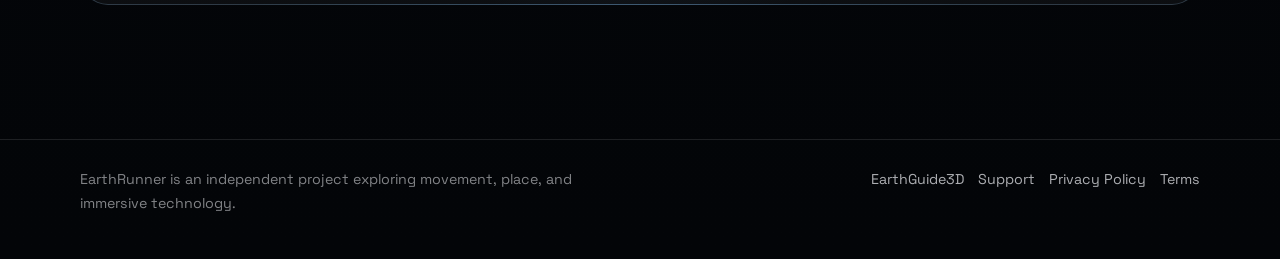
==== commit 1a05432a: "Add local preview video fallbacks" ====
--- a/earthguide3d/index.html
+++ b/earthguide3d/index.html
@@ -5,6 +5,7 @@
   <meta name="viewport" content="width=device-width, initial-scale=1" />
   <title>EarthGuide3D for Mac | Mac App Store</title>
   <meta name="description" content="EarthGuide3D for Mac is an immersive 3D travel-exploration app. Search, speak, or tap to travel anywhere with an AI guide." />
+  <script>if (window.location.protocol === "file:") document.documentElement.classList.add("local-preview");</script>
   <link rel="preconnect" href="https://fonts.googleapis.com" />
   <link rel="preconnect" href="https://fonts.gstatic.com" crossorigin />
   <link href="https://fonts.googleapis.com/css2?family=Space+Grotesk:wght@400;500;600;700&display=swap" rel="stylesheet" />
@@ -110,7 +111,10 @@
         <p>Watch the guide to see how the Mac app and your phone or tablet controller work together.</p>
       </div>
       <div class="video-card">
-        <div class="video-frame"><iframe src="https://www.youtube.com/embed/peXbDzUHY4M" title="How to use EarthGuide3D for Mac" loading="lazy" allow="accelerometer; autoplay; clipboard-write; encrypted-media; gyroscope; picture-in-picture; web-share" allowfullscreen></iframe></div>
+        <div class="video-frame">
+          <iframe src="https://www.youtube.com/embed/peXbDzUHY4M" title="How to use EarthGuide3D for Mac" loading="lazy" allow="accelerometer; autoplay; clipboard-write; encrypted-media; gyroscope; picture-in-picture; web-share" allowfullscreen></iframe>
+          <a class="video-local-fallback" href="https://youtu.be/peXbDzUHY4M" target="_blank" rel="noopener noreferrer"><span>Watch the EarthGuide3D guide on YouTube</span><small>Local previews open videos on YouTube.</small></a>
+        </div>
         <p class="video-caption">EarthGuide3D runs on your Mac; use your phone or tablet as the controller.</p>
       </div>
     </section>
--- a/assets/site.css
+++ b/assets/site.css
@@ -243,7 +243,14 @@
 .home-demo, .video-card { margin: 30px auto 0; padding: 18px; border: 1px solid rgba(255,255,255,.08); border-radius: 30px; background: linear-gradient(180deg, rgba(255,255,255,.08), rgba(255,255,255,.02)), rgba(255,255,255,.03); box-shadow: var(--shadow); }
 .video-frame { position: relative; width: 100%; overflow: hidden; border-radius: var(--radius); aspect-ratio: 16 / 9; background: #000; }
 .video-frame iframe { width: 100%; height: 100%; border: 0; }
+.video-local-fallback { display: none; width: 100%; height: 100%; align-items: center; justify-content: center; flex-direction: column; gap: 8px; padding: 24px; color: var(--text); background: radial-gradient(circle at 50% 35%, rgba(86,157,222,.27), transparent 45%), #070b12; text-align: center; }
+.video-local-fallback span { font-size: clamp(1.15rem, 2.5vw, 1.65rem); font-weight: 600; letter-spacing: -.035em; text-decoration: underline; text-underline-offset: 4px; }
+.video-local-fallback small { color: var(--muted); font-size: .88rem; }
+html.local-preview .video-frame iframe { display: none; }
+html.local-preview .video-local-fallback { display: flex; }
 .video-caption { margin: 10px 4px 0; color: rgba(245,247,251,.58); font-size: .84rem; line-height: 1.65; text-align: left; }
+.music-credit { margin: 8px 4px 0; color: rgba(245,247,251,.42); font-size: .8rem; line-height: 1.65; text-align: right; }
+.music-credit a { color: rgba(245,247,251,.72); text-decoration: underline; text-underline-offset: 3px; }
 .original-copy { max-width: 840px; margin: 0 auto; color: var(--muted); font-size: 1rem; line-height: 1.8; text-align: center; }
 .applications { max-width: 840px; margin: 26px auto 0; padding: 22px 24px; border: 1px solid rgba(255,255,255,.06); border-radius: 20px; background: rgba(255,255,255,.025); text-align: center; }
 .applications h2 { margin: 0 0 14px; color: rgba(245,247,251,.72); font-size: .9rem; font-weight: 500; letter-spacing: .06em; text-transform: uppercase; }
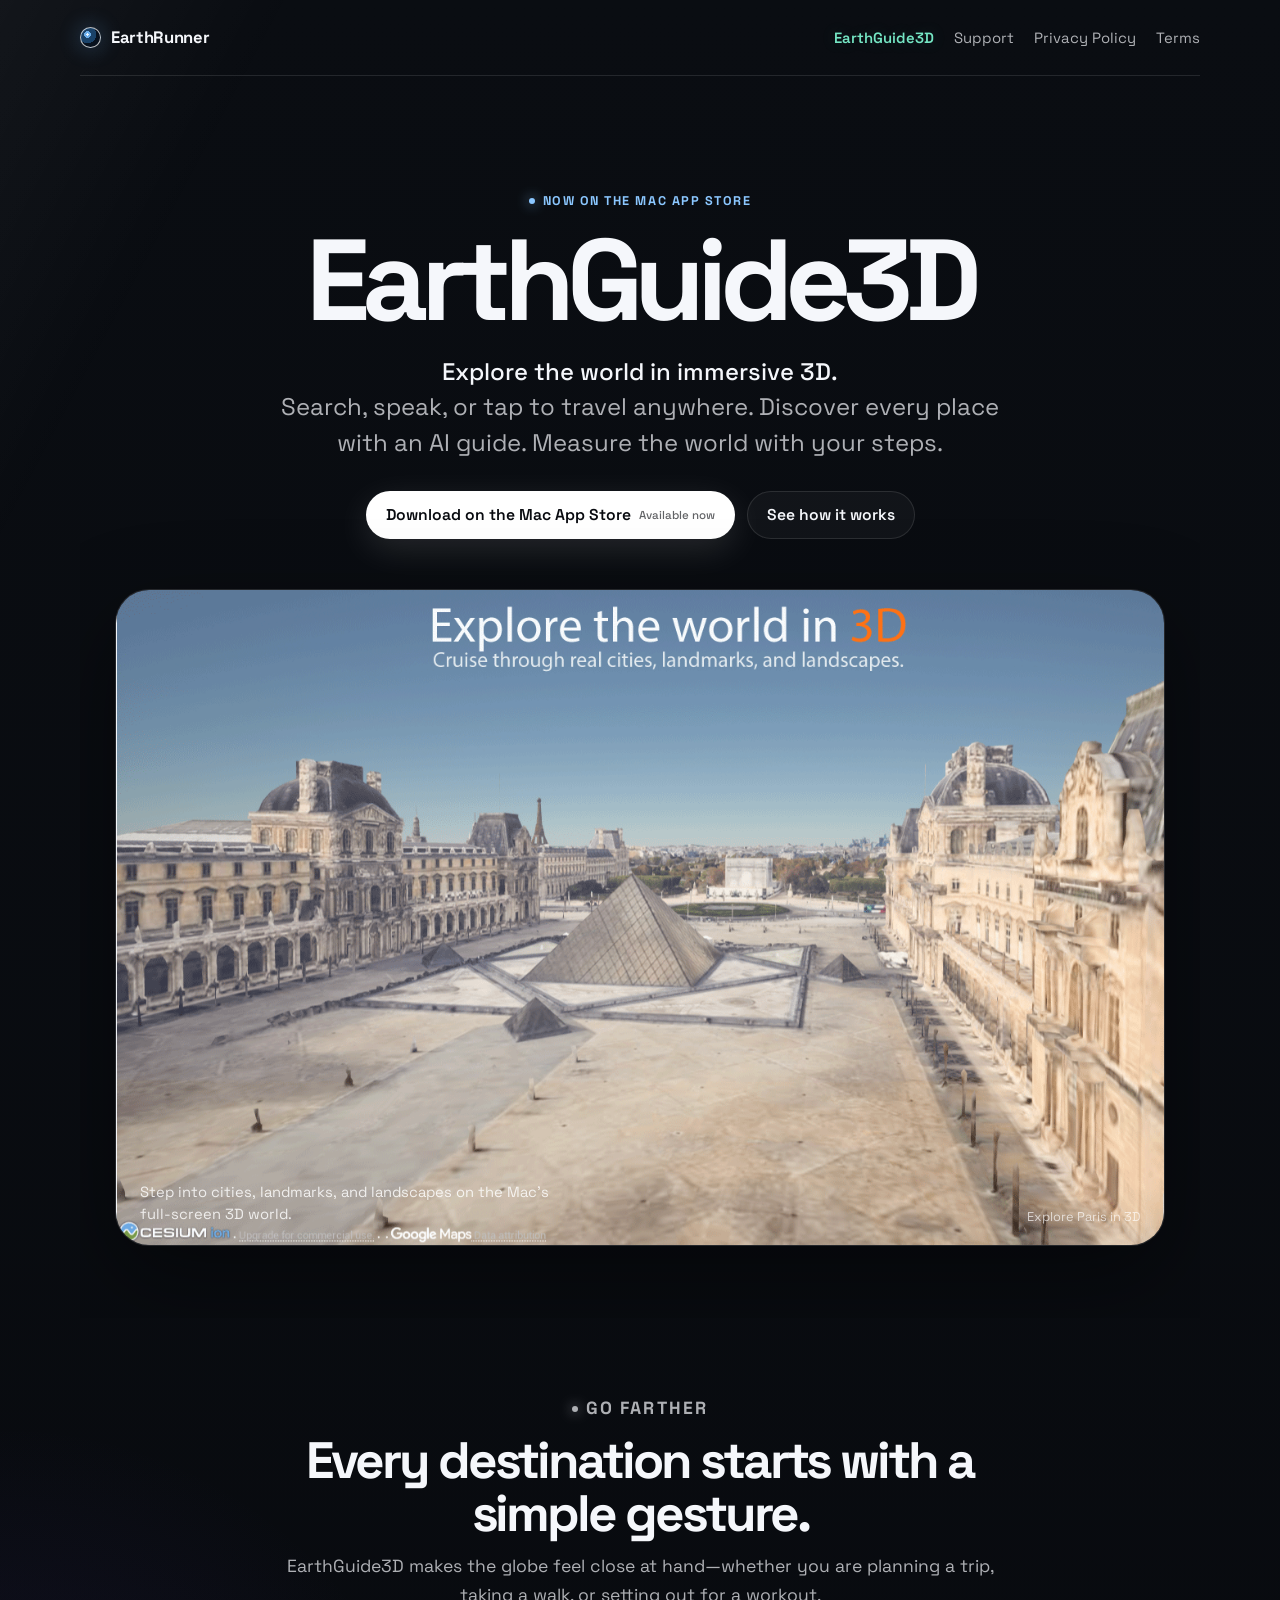
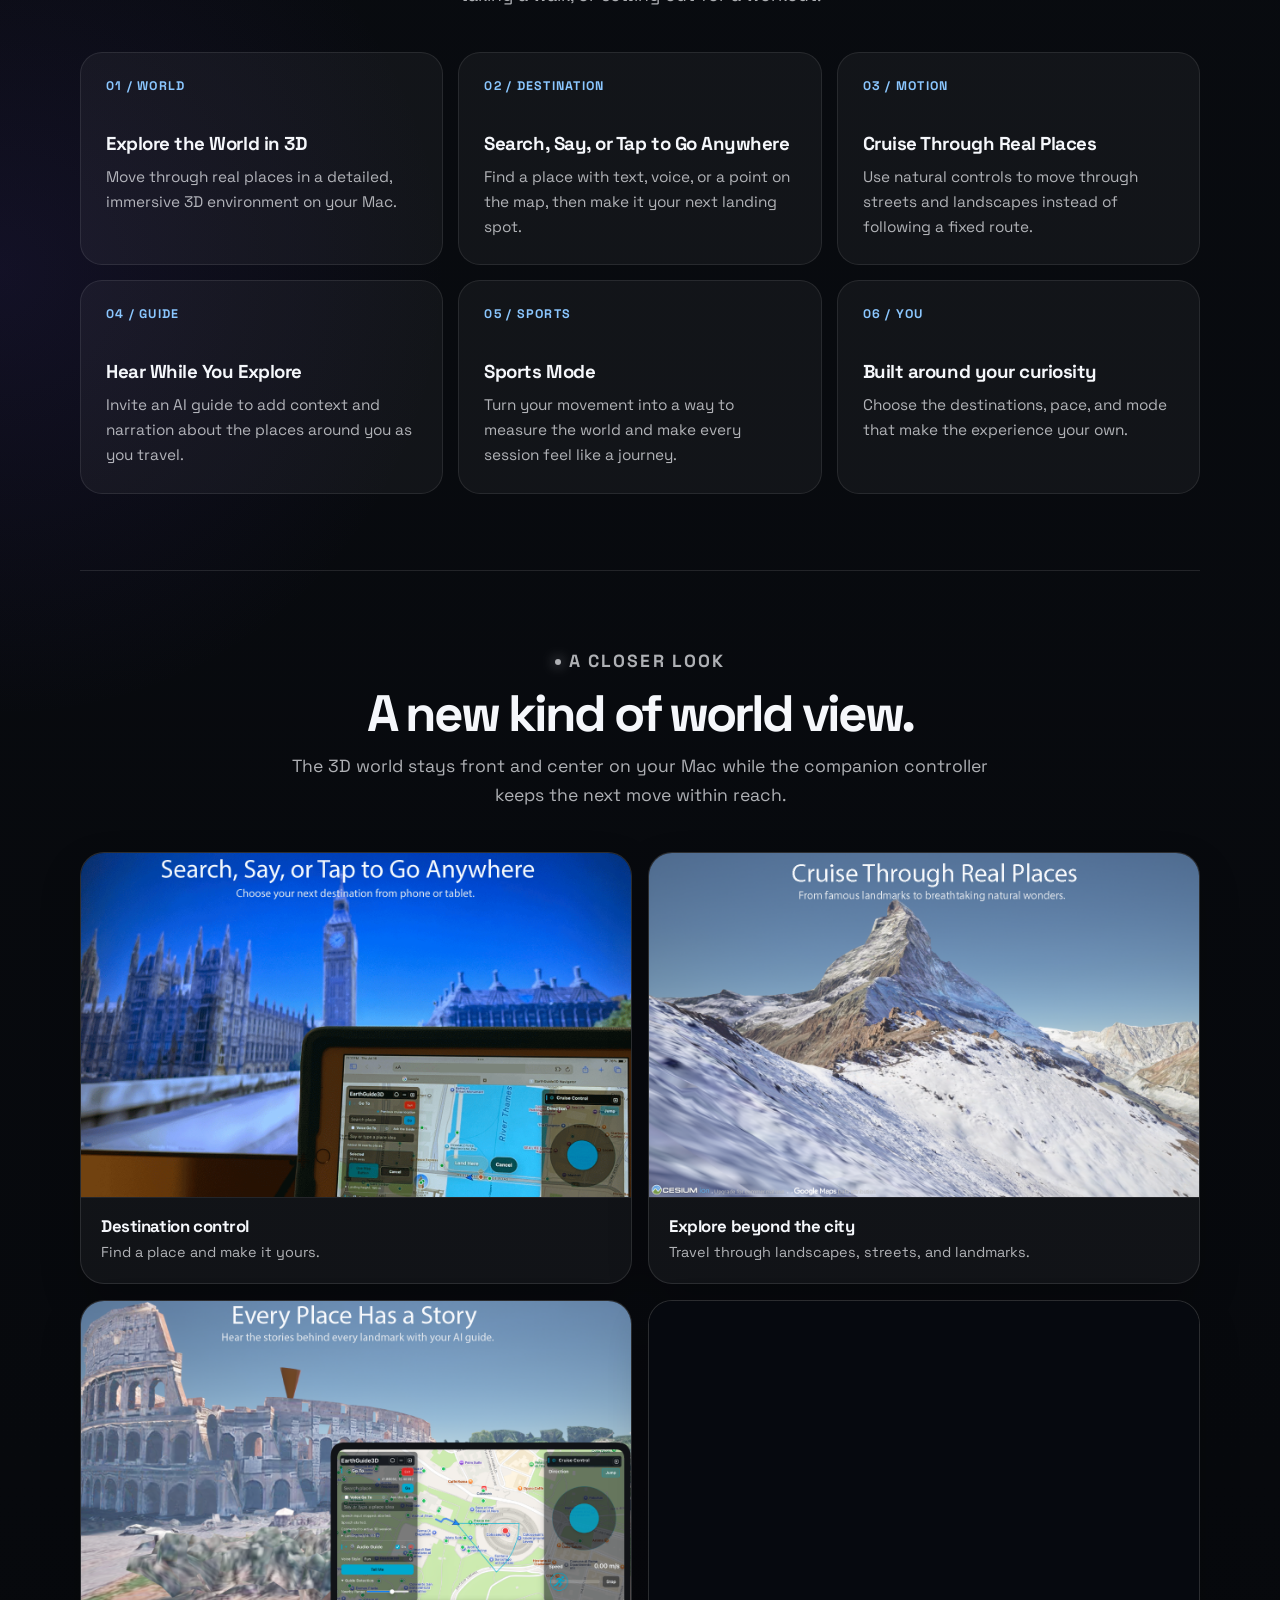
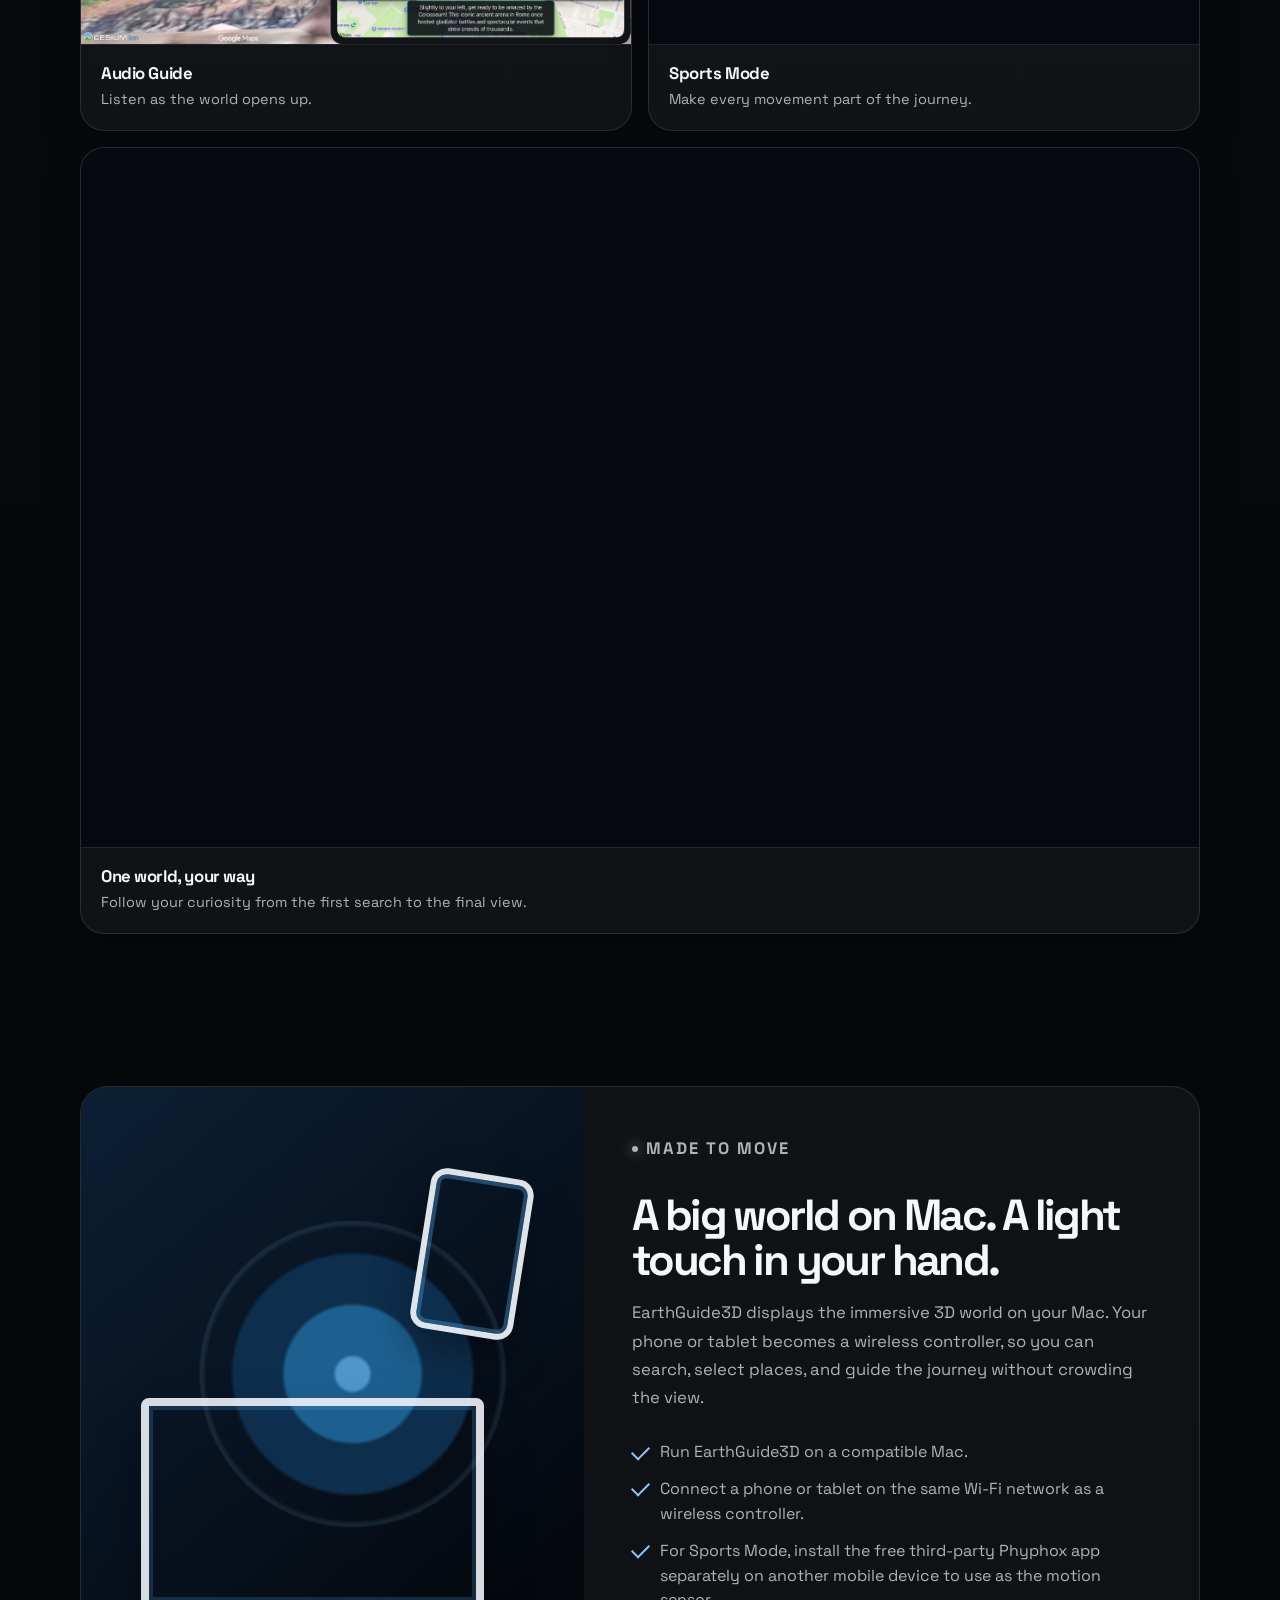
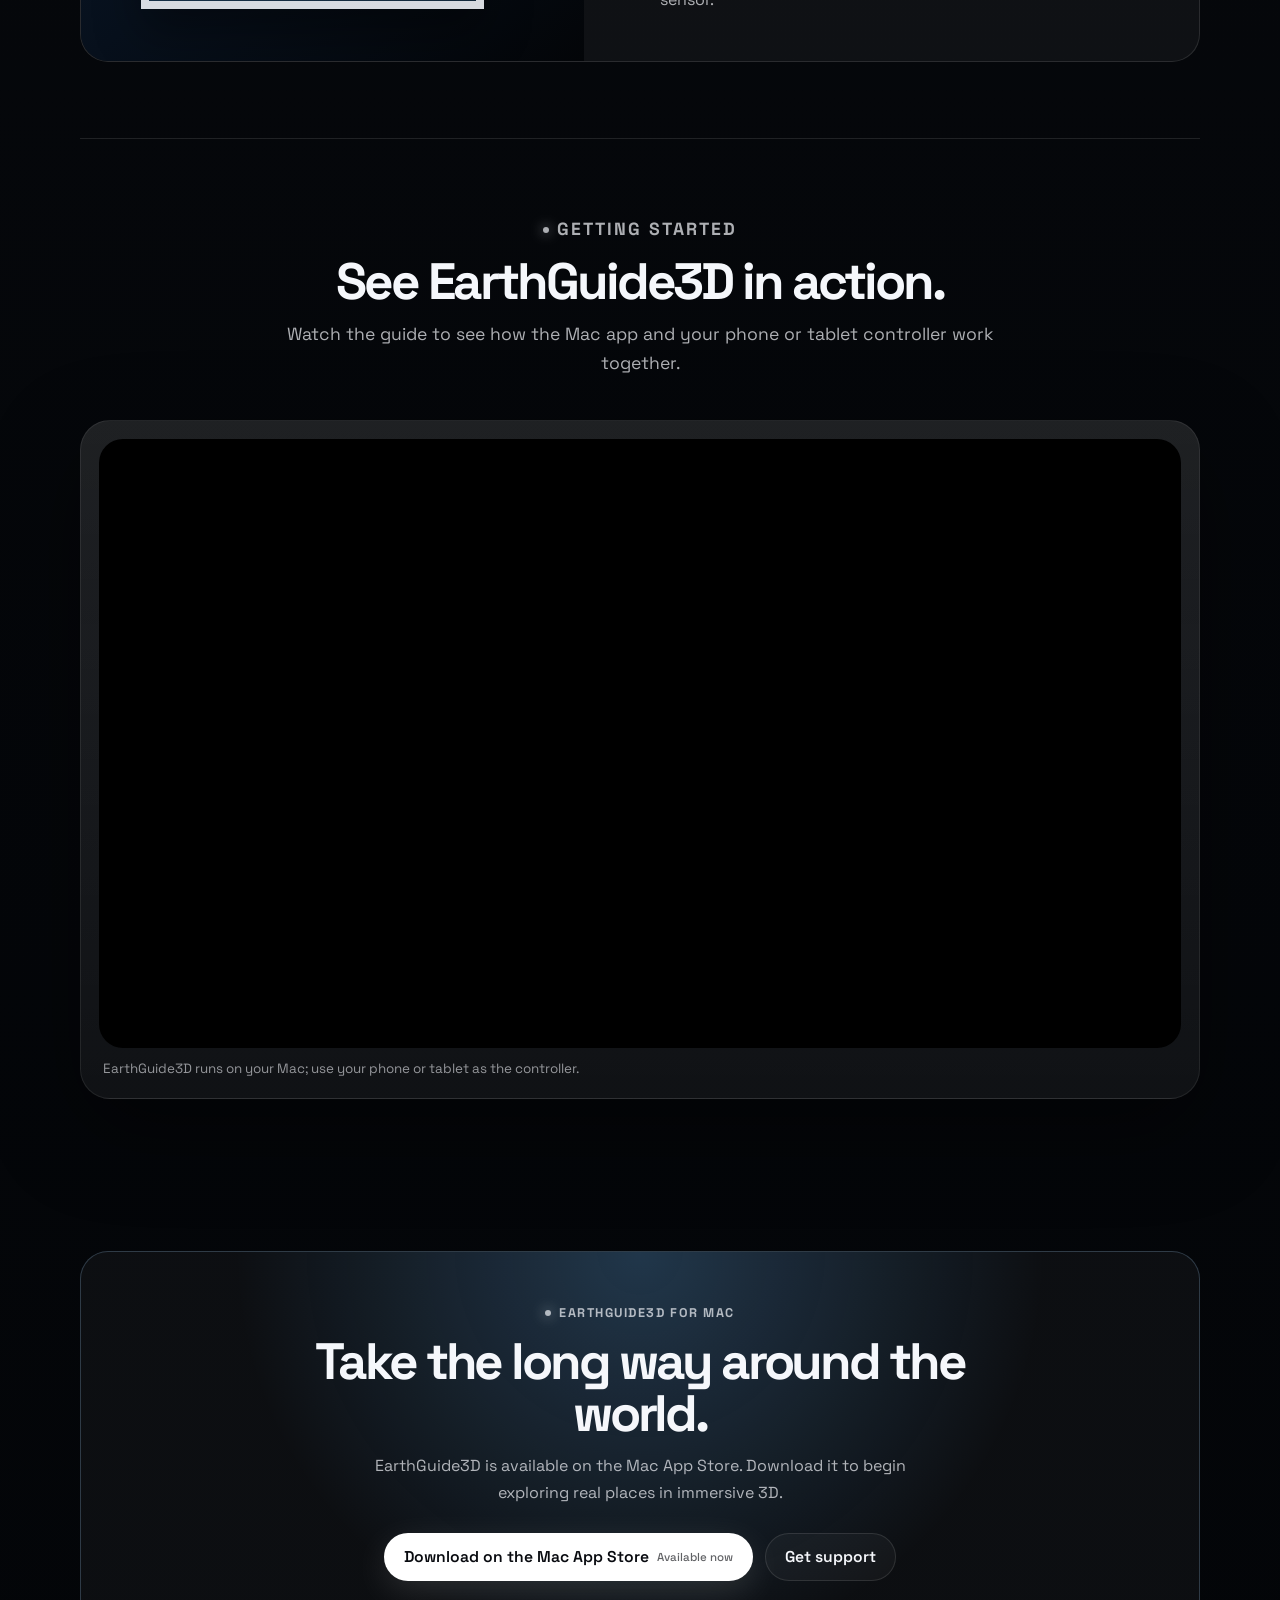
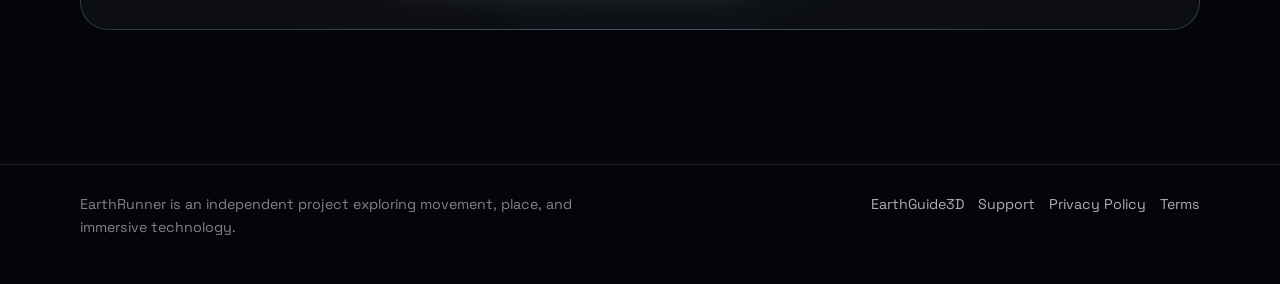
==== commit d7b8ac1b: "Clarify Phyphox requirement for Sports Mode" ====
--- a/earthguide3d/index.html
+++ b/earthguide3d/index.html
@@ -98,13 +98,13 @@
           <ul class="checklist">
             <li>Run EarthGuide3D on a compatible Mac.</li>
             <li>Connect a phone or tablet on the same Wi-Fi network as a wireless controller.</li>
-            <li>For Sports Mode, use another mobile device running the free Phyphox app as the motion sensor.</li>
+            <li>For Sports Mode, install the free third-party Phyphox app separately on another mobile device to use as the motion sensor.</li>
           </ul>
         </div>
       </div>
     </section>
 
-    <section class="section section--divider shell" aria-labelledby="getting-started-title">
+    <section id="getting-started" class="section section--divider shell" aria-labelledby="getting-started-title">
       <div class="section-heading">
         <p class="eyebrow">Getting started</p>
         <h2 id="getting-started-title">See EarthGuide3D in action.</h2>
--- a/assets/site.css
+++ b/assets/site.css
@@ -9,6 +9,8 @@
   --line: rgba(255, 255, 255, 0.11);
   --blue: #8bc7ff;
   --blue-strong: #2b8dff;
+  --earthguide: #75e6c4;
+  --network: #f6cb5c;
   --radius: 24px;
   --content: 1120px;
   --shadow: 0 30px 90px rgba(0, 0, 0, 0.42);
@@ -68,7 +70,8 @@
 .nav-links { display: flex; align-items: center; flex-wrap: wrap; justify-content: flex-end; gap: 7px 20px; color: var(--muted); font-size: .93rem; }
 .nav-links a { transition: color .2s ease; }
 .nav-links a:hover, .nav-links a:focus-visible, .nav-links a[aria-current="page"] { color: var(--text); }
-.nav-links .nav-product { color: var(--text); font-weight: 500; }
+.nav-links .nav-product { color: var(--earthguide); font-weight: 600; text-shadow: 0 0 16px rgba(117,230,196,.18); }
+.nav-links .nav-product:hover, .nav-links .nav-product:focus-visible, .nav-links .nav-product[aria-current="page"] { color: var(--earthguide); }
 
 .eyebrow { display: inline-flex; align-items: center; gap: 8px; margin: 0; color: var(--blue); font-size: .79rem; font-weight: 700; letter-spacing: .12em; text-transform: uppercase; }
 .eyebrow::before { width: 6px; height: 6px; border-radius: 50%; content: ""; background: currentColor; box-shadow: 0 0 13px currentColor; }
@@ -145,8 +148,15 @@
 }
 .announcement h2 { margin: 0 0 6px; font-size: clamp(1.35rem, 2vw, 1.75rem); letter-spacing: -.04em; }
 .announcement p { margin: 0; color: var(--muted); line-height: 1.55; }
+.product-highlight { color: var(--earthguide); text-shadow: 0 0 22px rgba(117,230,196,.2); }
+.announcement-actions { display: grid; justify-items: end; gap: 9px; }
+.announcement-download { display: inline-flex; align-items: center; gap: 9px; min-height: 46px; padding: 11px 15px; border: 1px solid rgba(255,255,255,.75); border-radius: 999px; color: #06101c; background: #f7fbff; box-shadow: 0 10px 28px rgba(111,186,255,.18); font-size: .94rem; font-weight: 700; white-space: nowrap; transition: transform .2s ease, background .2s ease, box-shadow .2s ease; }
+.announcement-download:hover, .announcement-download:focus-visible { background: #cfeaff; box-shadow: 0 14px 32px rgba(111,186,255,.3); transform: translateY(-1px); }
+.announcement-download span { font-size: 1.05em; }
 .text-link { color: var(--blue); font-weight: 600; white-space: nowrap; }
 .text-link::after { margin-left: 6px; content: "→"; }
+.text-link--secondary { color: var(--muted); font-size: .88rem; font-weight: 500; }
+.text-link--secondary:hover, .text-link--secondary:focus-visible { color: var(--text); }
 
 .section { padding: 76px 0; }
 .section--tight { padding: 48px 0 76px; }
@@ -219,6 +229,9 @@
 .contact-card p:last-child { margin-bottom: 0; }
 .contact-email { color: var(--text) !important; font-size: clamp(1.2rem, 3vw, 1.65rem); font-weight: 600; letter-spacing: -.035em; }
 .notice { padding: 16px 18px; border-left: 2px solid var(--blue); border-radius: 0 12px 12px 0; background: rgba(120,188,247,.08); }
+.safety-notice { border-left-color: #fb7185; background: rgba(251,113,133,.1); }
+.safety-notice strong { color: #fb7185; }
+.network-highlight { color: var(--network); text-shadow: 0 0 16px rgba(246,203,92,.16); }
 
 .support-prose { width: min(100%, 1020px); }
 .support-prose strong { color: var(--text); font-weight: 600; }
@@ -277,6 +290,7 @@
   .system-art { min-height: 280px; }
   .system-copy { padding: 34px 28px; }
   .announcement { grid-template-columns: 1fr; gap: 17px; }
+  .announcement-actions { justify-items: start; }
   .footer-row { flex-direction: column; }
   .footer-links { justify-content: flex-start; }
   .support-prose .guide-step { grid-template-columns: 1fr; gap: 25px; }
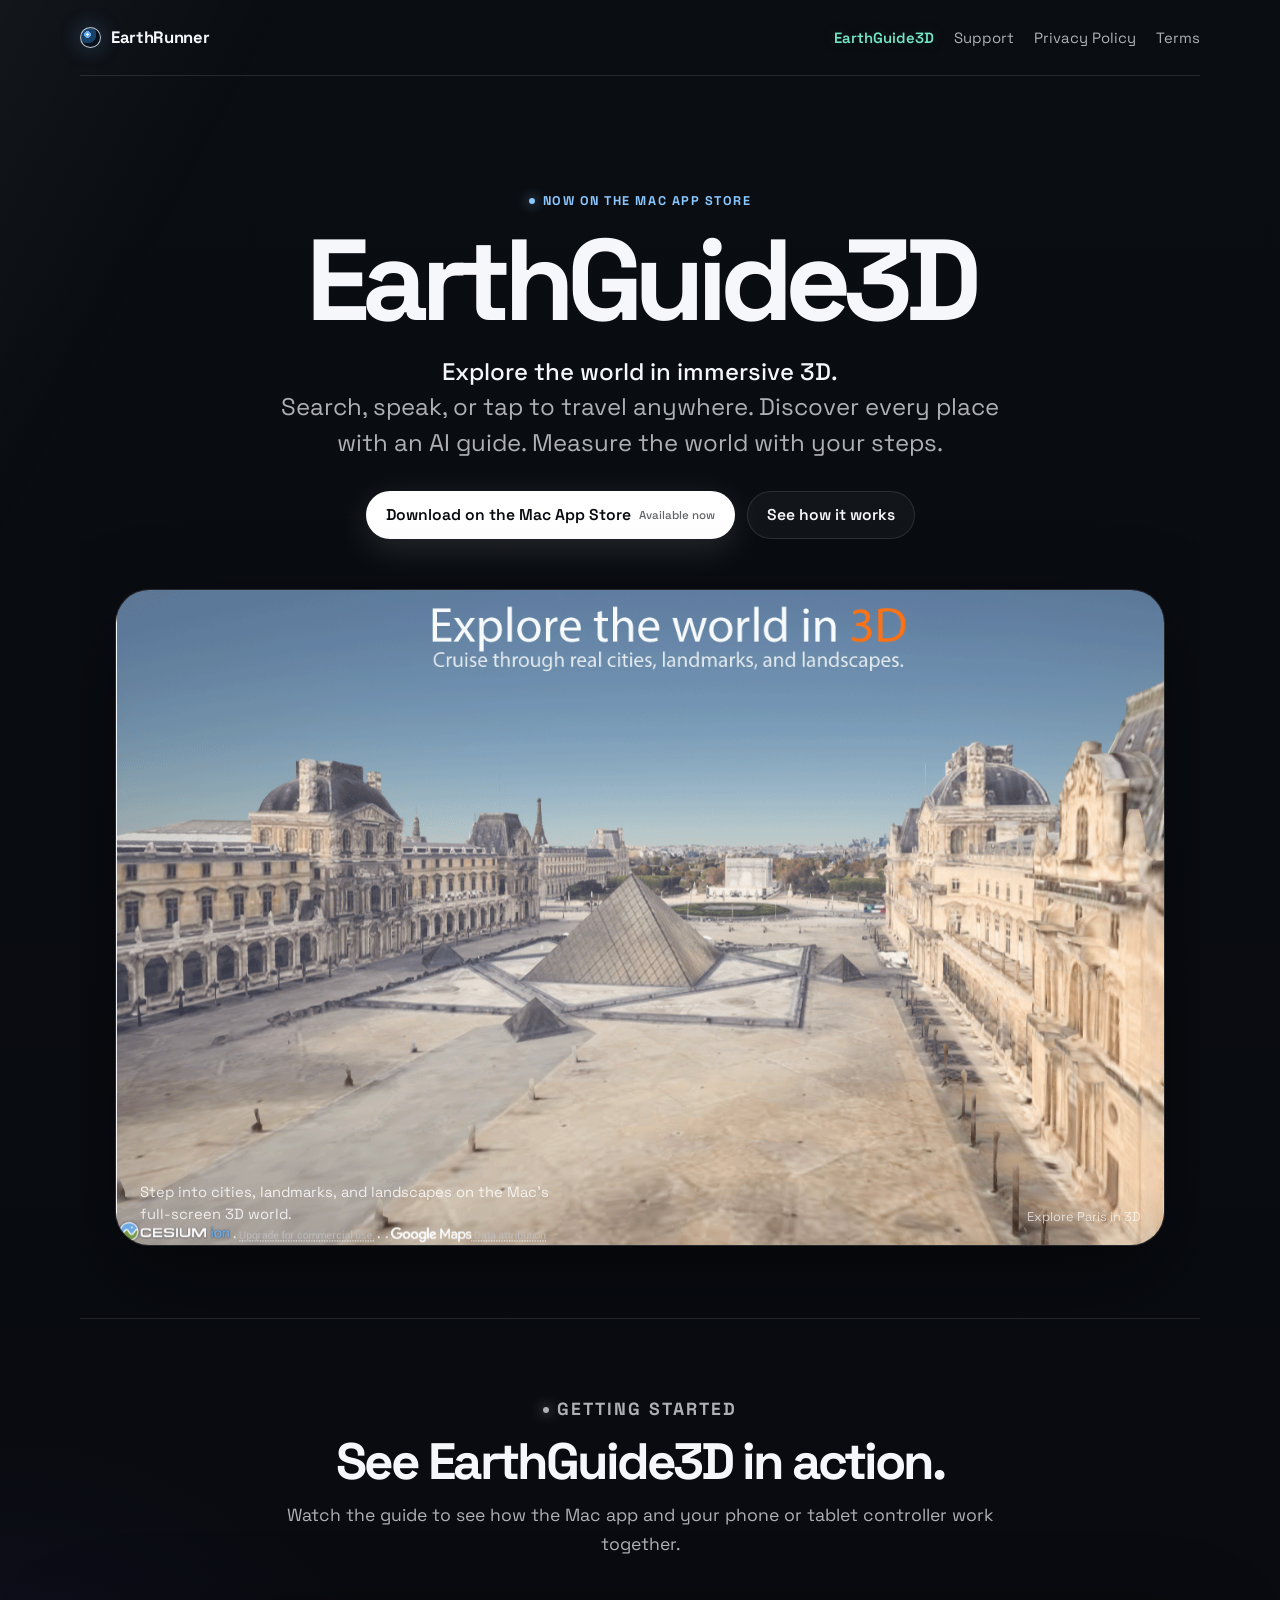
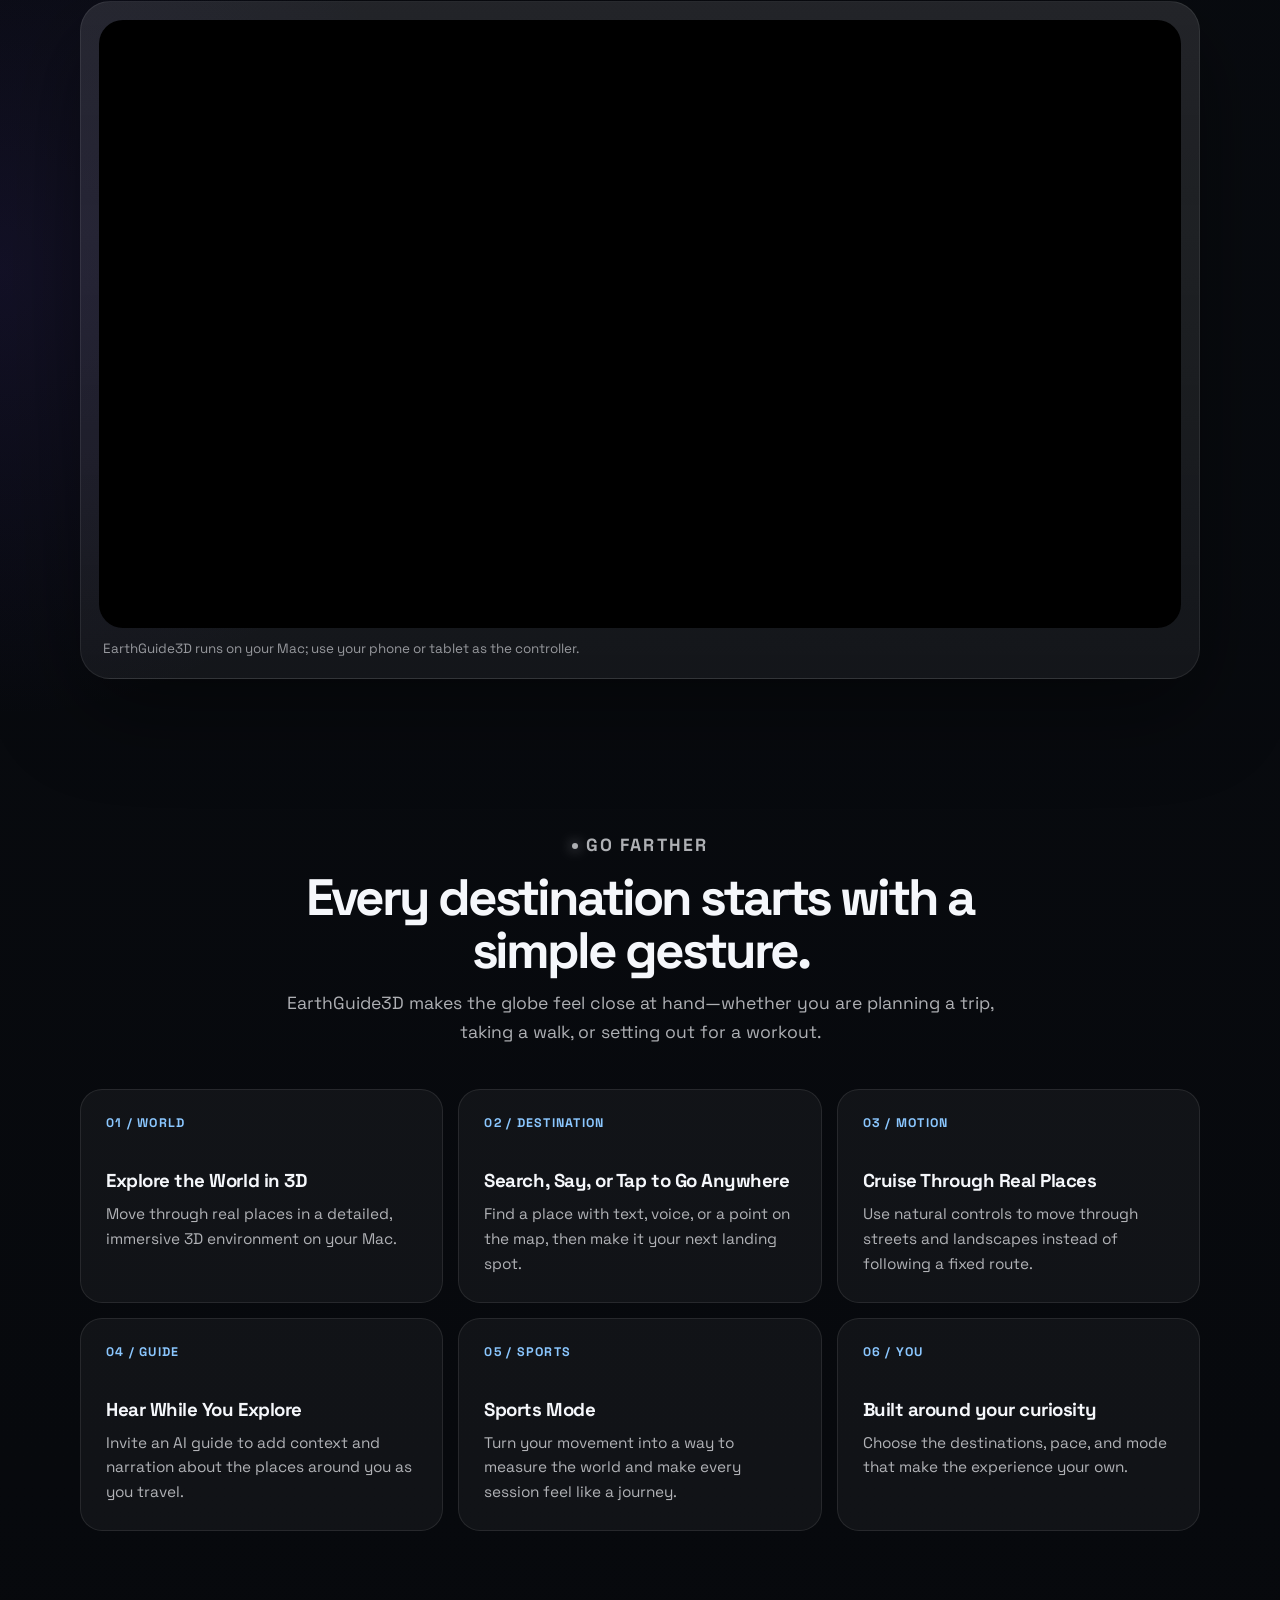
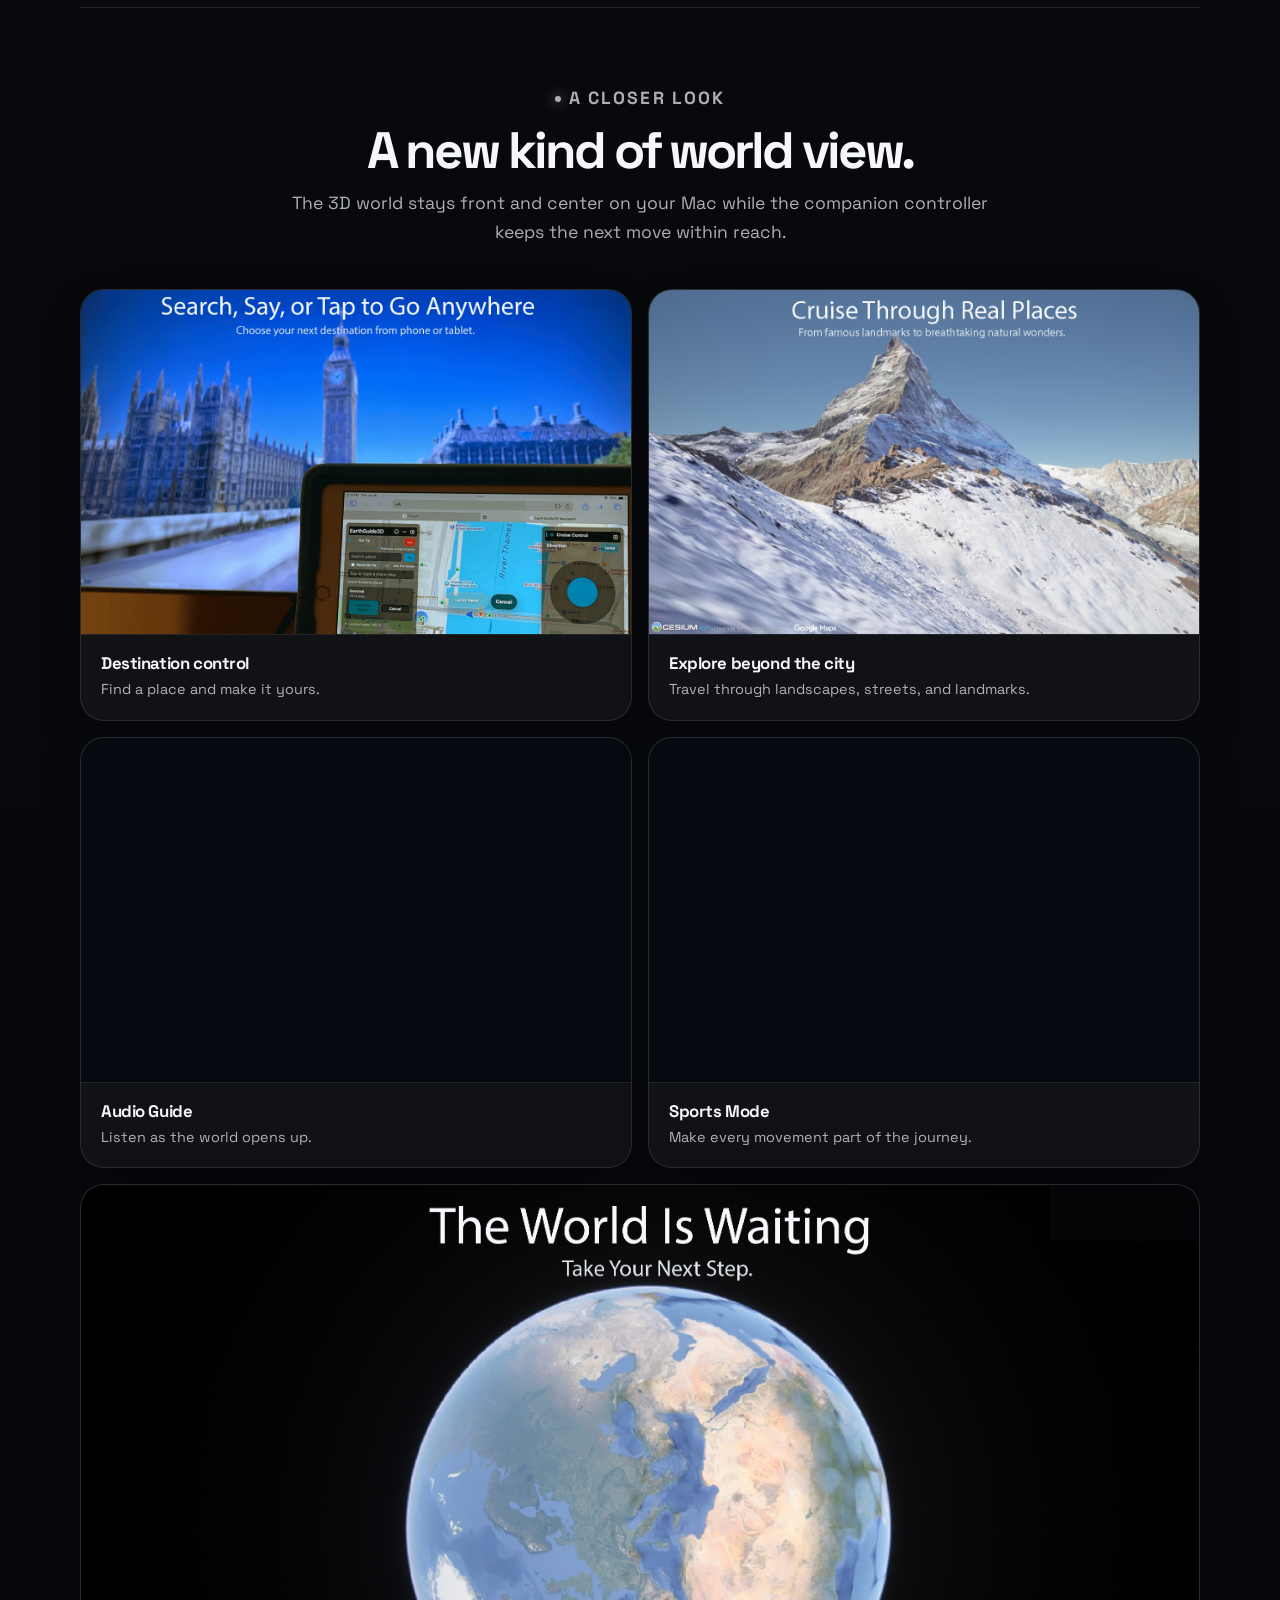
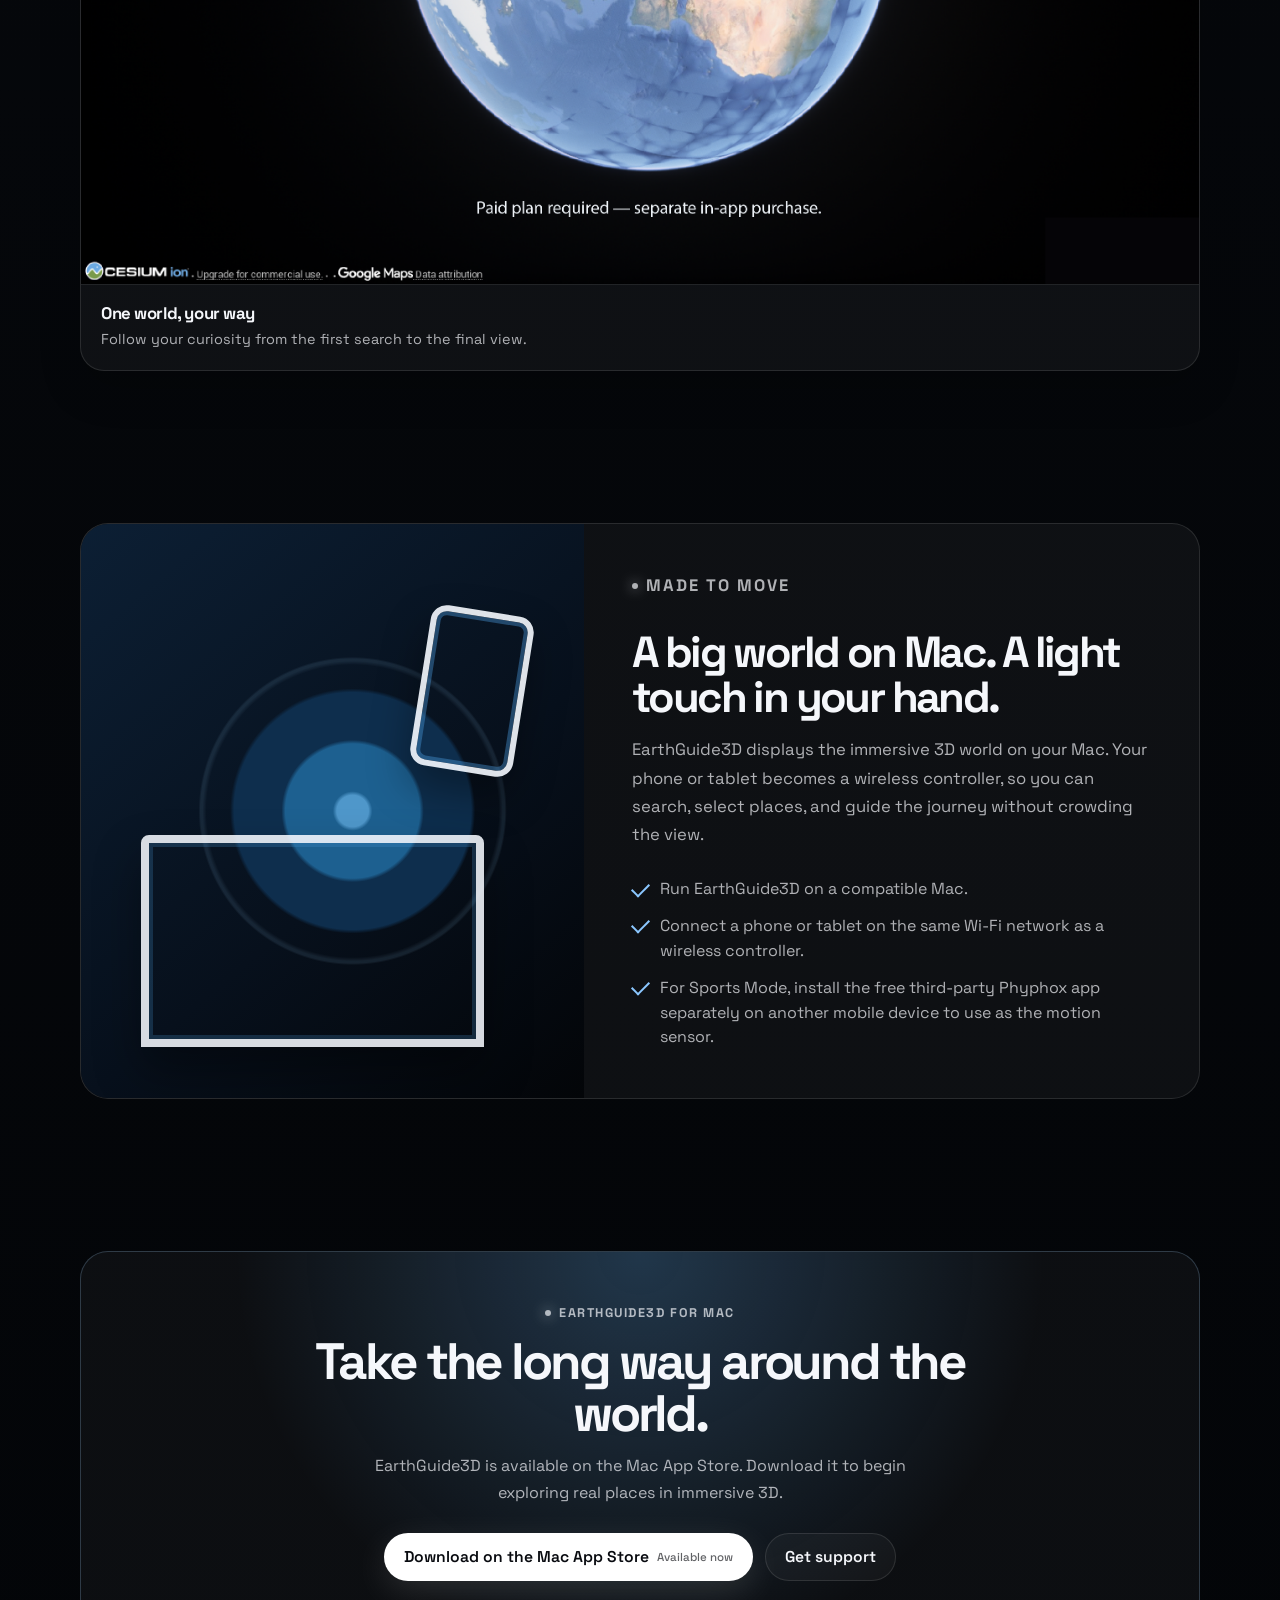
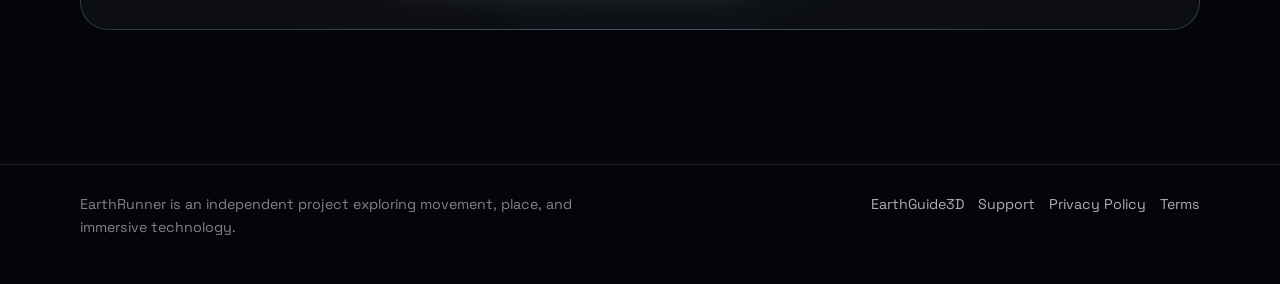
==== commit e0fb8ea6: "Move EarthGuide3D guide video near hero" ====
--- a/earthguide3d/index.html
+++ b/earthguide3d/index.html
@@ -40,6 +40,21 @@
           <span>Explore Paris in 3D</span>
         </figcaption>
       </figure>
+    </section>
+
+    <section id="getting-started" class="section section--divider shell" aria-labelledby="getting-started-title">
+      <div class="section-heading">
+        <p class="eyebrow">Getting started</p>
+        <h2 id="getting-started-title">See EarthGuide3D in action.</h2>
+        <p>Watch the guide to see how the Mac app and your phone or tablet controller work together.</p>
+      </div>
+      <div class="video-card">
+        <div class="video-frame">
+          <iframe src="https://www.youtube.com/embed/peXbDzUHY4M" title="How to use EarthGuide3D for Mac" loading="lazy" allow="accelerometer; autoplay; clipboard-write; encrypted-media; gyroscope; picture-in-picture; web-share" allowfullscreen></iframe>
+          <a class="video-local-fallback" href="https://youtu.be/peXbDzUHY4M" target="_blank" rel="noopener noreferrer"><span>Watch the EarthGuide3D guide on YouTube</span><small>Local previews open videos on YouTube.</small></a>
+        </div>
+        <p class="video-caption">EarthGuide3D runs on your Mac; use your phone or tablet as the controller.</p>
+      </div>
     </section>
 
     <section class="section shell" aria-labelledby="features-title">
@@ -104,21 +119,6 @@
       </div>
     </section>
 
-    <section id="getting-started" class="section section--divider shell" aria-labelledby="getting-started-title">
-      <div class="section-heading">
-        <p class="eyebrow">Getting started</p>
-        <h2 id="getting-started-title">See EarthGuide3D in action.</h2>
-        <p>Watch the guide to see how the Mac app and your phone or tablet controller work together.</p>
-      </div>
-      <div class="video-card">
-        <div class="video-frame">
-          <iframe src="https://www.youtube.com/embed/peXbDzUHY4M" title="How to use EarthGuide3D for Mac" loading="lazy" allow="accelerometer; autoplay; clipboard-write; encrypted-media; gyroscope; picture-in-picture; web-share" allowfullscreen></iframe>
-          <a class="video-local-fallback" href="https://youtu.be/peXbDzUHY4M" target="_blank" rel="noopener noreferrer"><span>Watch the EarthGuide3D guide on YouTube</span><small>Local previews open videos on YouTube.</small></a>
-        </div>
-        <p class="video-caption">EarthGuide3D runs on your Mac; use your phone or tablet as the controller.</p>
-      </div>
-    </section>
-
     <section id="app-store" class="section shell">
       <div class="cta-band">
         <p class="eyebrow">EarthGuide3D for Mac</p>
--- a/assets/site.css
+++ b/assets/site.css
@@ -231,7 +231,7 @@
 .notice { padding: 16px 18px; border-left: 2px solid var(--blue); border-radius: 0 12px 12px 0; background: rgba(120,188,247,.08); }
 .safety-notice { border-left-color: #fb7185; background: rgba(251,113,133,.1); }
 .safety-notice strong { color: #fb7185; }
-.network-highlight { color: var(--network); text-shadow: 0 0 16px rgba(246,203,92,.16); }
+.network-highlight { color: var(--network); font-weight: 600; text-shadow: 0 0 16px rgba(246,203,92,.16); }
 
 .support-prose { width: min(100%, 1020px); }
 .support-prose strong { color: var(--text); font-weight: 600; }
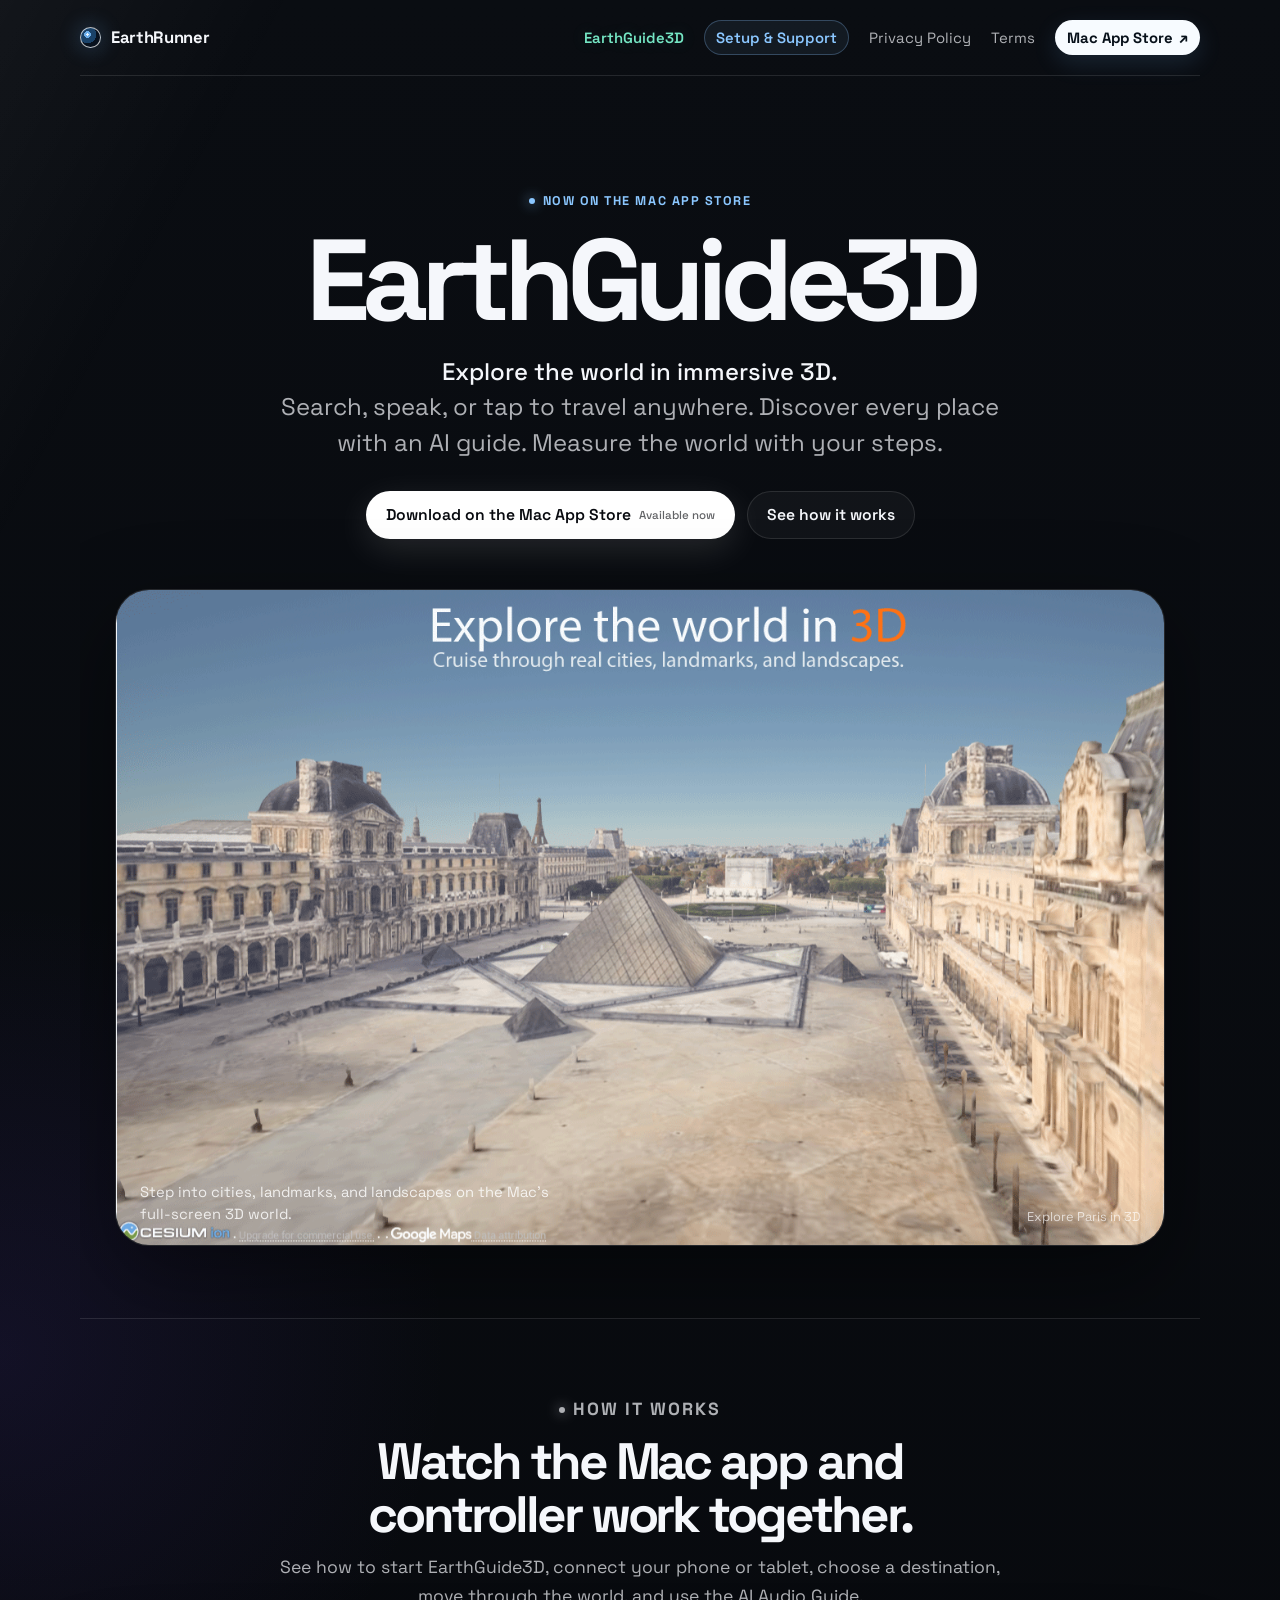
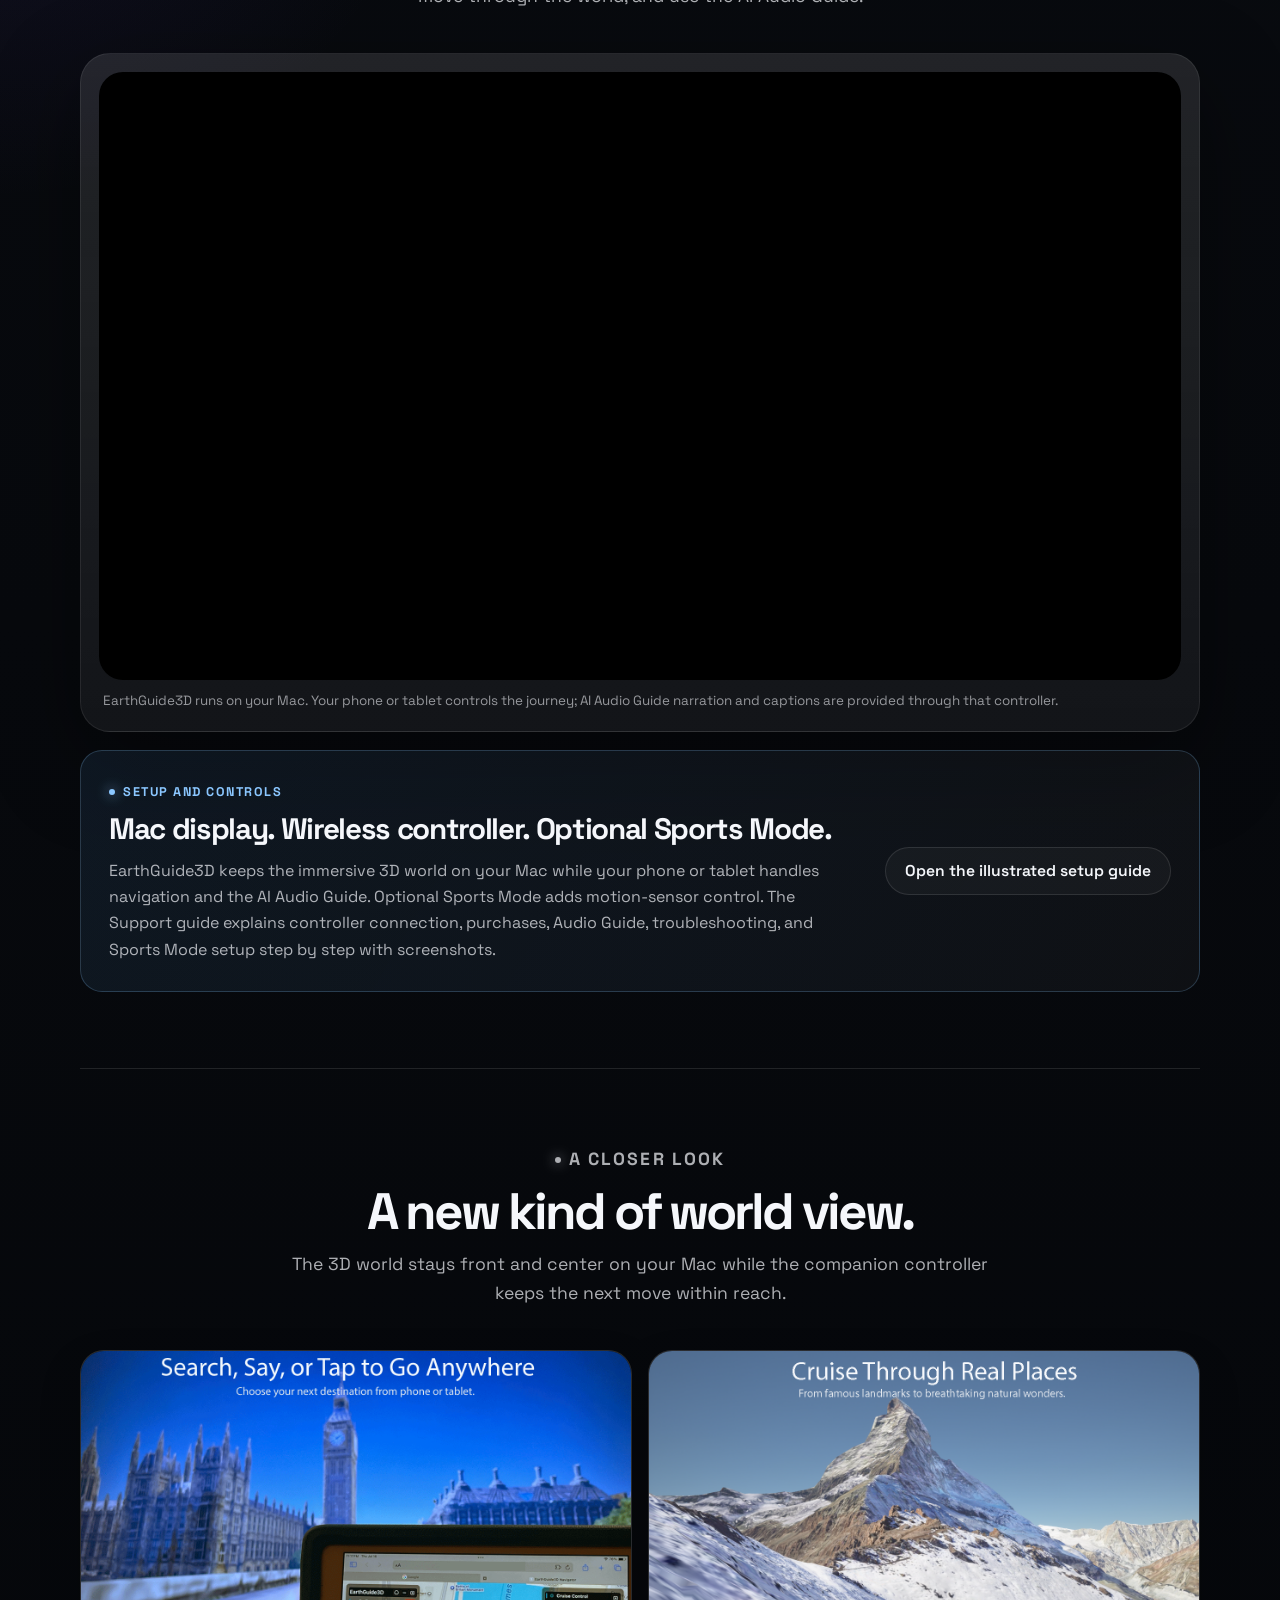
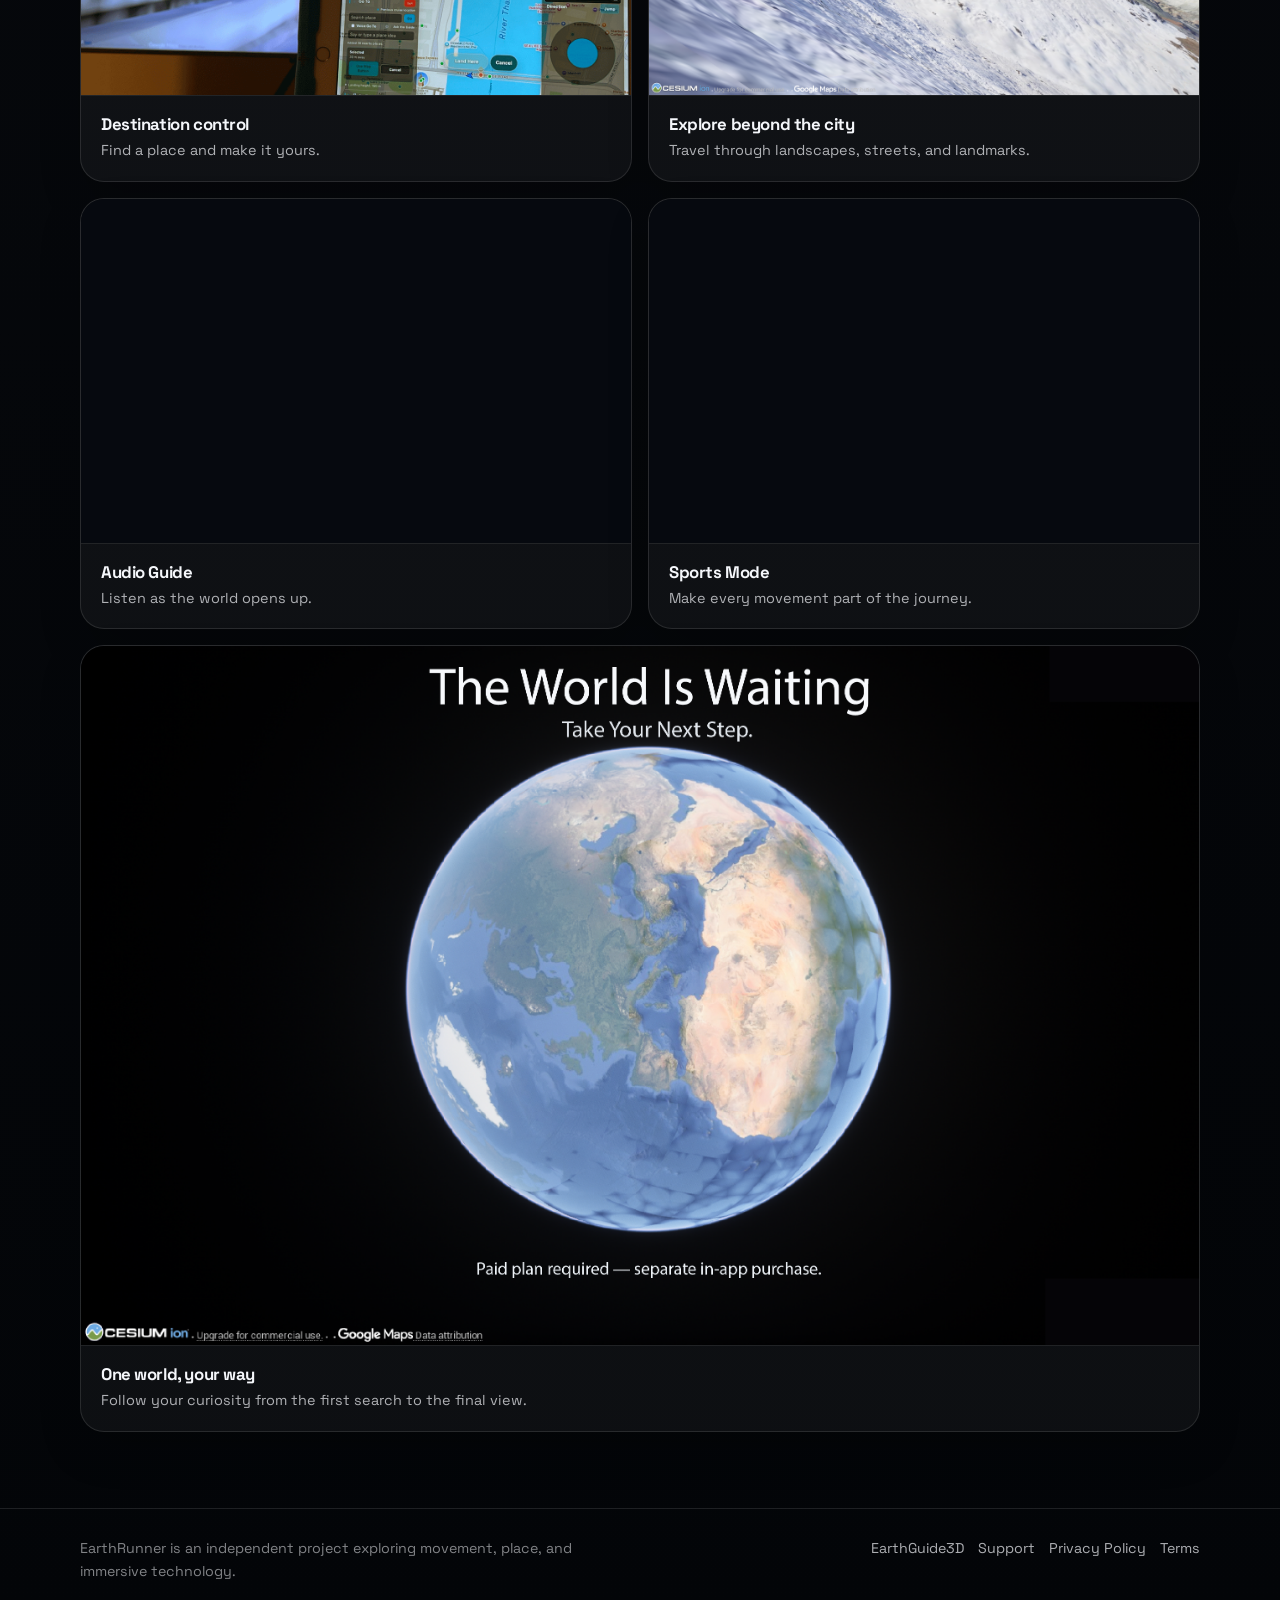
==== commit 67e6915f: "Streamline EarthGuide3D product page" ====
--- a/earthguide3d/index.html
+++ b/earthguide3d/index.html
@@ -17,9 +17,10 @@
       <a class="wordmark" href="../"><span class="wordmark-mark" aria-hidden="true"></span>EarthRunner</a>
       <div class="nav-links">
         <a class="nav-product" href="./" aria-current="page">EarthGuide3D</a>
-        <a href="../support/">Support</a>
+        <a class="nav-support" href="../support/">Setup &amp; Support</a>
         <a href="../privacy/">Privacy Policy</a>
         <a href="../terms/">Terms</a>
+        <a class="nav-store" href="https://apps.apple.com/us/app/earthguide3d/id6789909254?mt=12" target="_blank" rel="noopener noreferrer">Mac App Store <span aria-hidden="true">↗</span></a>
       </div>
     </nav>
   </header>
@@ -42,35 +43,27 @@
       </figure>
     </section>
 
-    <section id="getting-started" class="section section--divider shell" aria-labelledby="getting-started-title">
+    <section id="how-it-works" class="section section--divider shell" aria-labelledby="getting-started-title">
       <div class="section-heading">
-        <p class="eyebrow">Getting started</p>
-        <h2 id="getting-started-title">See EarthGuide3D in action.</h2>
-        <p>Watch the guide to see how the Mac app and your phone or tablet controller work together.</p>
+        <p class="eyebrow">How it works</p>
+        <h2 id="getting-started-title">Watch the Mac app and controller work together.</h2>
+        <p>See how to start EarthGuide3D, connect your phone or tablet, choose a destination, move through the world, and use the AI Audio Guide.</p>
       </div>
       <div class="video-card">
         <div class="video-frame">
           <iframe src="https://www.youtube.com/embed/peXbDzUHY4M" title="How to use EarthGuide3D for Mac" loading="lazy" allow="accelerometer; autoplay; clipboard-write; encrypted-media; gyroscope; picture-in-picture; web-share" allowfullscreen></iframe>
           <a class="video-local-fallback" href="https://youtu.be/peXbDzUHY4M" target="_blank" rel="noopener noreferrer"><span>Watch the EarthGuide3D guide on YouTube</span><small>Local previews open videos on YouTube.</small></a>
         </div>
-        <p class="video-caption">EarthGuide3D runs on your Mac; use your phone or tablet as the controller.</p>
+        <p class="video-caption">EarthGuide3D runs on your Mac. Your phone or tablet controls the journey; AI Audio Guide narration and captions are provided through that controller.</p>
       </div>
-    </section>
-
-    <section class="section shell" aria-labelledby="features-title">
-      <div class="section-heading">
-        <p class="eyebrow">Go farther</p>
-        <h2 id="features-title">Every destination starts with a simple gesture.</h2>
-        <p>EarthGuide3D makes the globe feel close at hand—whether you are planning a trip, taking a walk, or setting out for a workout.</p>
-      </div>
-      <div class="feature-grid">
-        <article class="feature-card"><span class="feature-kicker">01 / World</span><h3>Explore the World in 3D</h3><p>Move through real places in a detailed, immersive 3D environment on your Mac.</p></article>
-        <article class="feature-card"><span class="feature-kicker">02 / Destination</span><h3>Search, Say, or Tap to Go Anywhere</h3><p>Find a place with text, voice, or a point on the map, then make it your next landing spot.</p></article>
-        <article class="feature-card"><span class="feature-kicker">03 / Motion</span><h3>Cruise Through Real Places</h3><p>Use natural controls to move through streets and landscapes instead of following a fixed route.</p></article>
-        <article class="feature-card"><span class="feature-kicker">04 / Guide</span><h3>Hear While You Explore</h3><p>Invite an AI guide to add context and narration about the places around you as you travel.</p></article>
-        <article class="feature-card"><span class="feature-kicker">05 / Sports</span><h3>Sports Mode</h3><p>Turn your movement into a way to measure the world and make every session feel like a journey.</p></article>
-        <article class="feature-card"><span class="feature-kicker">06 / You</span><h3>Built around your curiosity</h3><p>Choose the destinations, pace, and mode that make the experience your own.</p></article>
-      </div>
+      <aside class="guide-summary" aria-labelledby="guide-summary-title">
+        <div>
+          <p class="eyebrow">Setup and controls</p>
+          <h3 id="guide-summary-title">Mac display. Wireless controller. Optional Sports Mode.</h3>
+          <p>EarthGuide3D keeps the immersive 3D world on your Mac while your phone or tablet handles navigation and the AI Audio Guide. Optional Sports Mode adds motion-sensor control. The Support guide explains controller connection, purchases, Audio Guide, troubleshooting, and Sports Mode setup step by step with screenshots.</p>
+        </div>
+        <a class="button button--quiet" href="../support/">Open the illustrated setup guide</a>
+      </aside>
     </section>
 
     <section class="section section--divider shell" aria-labelledby="screens-title">
@@ -103,33 +96,6 @@
       </div>
     </section>
 
-    <section id="how-it-works" class="section shell">
-      <div class="system-panel">
-        <div class="system-art" aria-hidden="true"></div>
-        <div class="system-copy">
-          <p class="eyebrow">Made to move</p>
-          <h2>A big world on Mac. A light touch in your hand.</h2>
-          <p>EarthGuide3D displays the immersive 3D world on your Mac. Your phone or tablet becomes a wireless controller, so you can search, select places, and guide the journey without crowding the view.</p>
-          <ul class="checklist">
-            <li>Run EarthGuide3D on a compatible Mac.</li>
-            <li>Connect a phone or tablet on the same Wi-Fi network as a wireless controller.</li>
-            <li>For Sports Mode, install the free third-party Phyphox app separately on another mobile device to use as the motion sensor.</li>
-          </ul>
-        </div>
-      </div>
-    </section>
-
-    <section id="app-store" class="section shell">
-      <div class="cta-band">
-        <p class="eyebrow">EarthGuide3D for Mac</p>
-        <h2>Take the long way around the world.</h2>
-        <p>EarthGuide3D is available on the Mac App Store. Download it to begin exploring real places in immersive 3D.</p>
-        <div class="hero-actions">
-          <a class="button button--light" href="https://apps.apple.com/us/app/earthguide3d/id6789909254?mt=12" target="_blank" rel="noopener noreferrer">Download on the Mac App Store <small>Available now</small></a>
-          <a class="button button--quiet" href="../support/">Get support</a>
-        </div>
-      </div>
-    </section>
   </main>
 
   <footer class="site-footer"><div class="shell footer-row"><p>EarthRunner is an independent project exploring movement, place, and immersive technology.</p><div class="footer-links"><a href="./">EarthGuide3D</a><a href="../support/">Support</a><a href="../privacy/">Privacy Policy</a><a href="../terms/">Terms</a></div></div></footer>
--- a/assets/site.css
+++ b/assets/site.css
@@ -72,6 +72,10 @@
 .nav-links a:hover, .nav-links a:focus-visible, .nav-links a[aria-current="page"] { color: var(--text); }
 .nav-links .nav-product { color: var(--earthguide); font-weight: 600; text-shadow: 0 0 16px rgba(117,230,196,.18); }
 .nav-links .nav-product:hover, .nav-links .nav-product:focus-visible, .nav-links .nav-product[aria-current="page"] { color: var(--earthguide); }
+.nav-links .nav-support { padding: 7px 11px; border: 1px solid rgba(139,199,255,.28); border-radius: 999px; color: var(--blue); background: rgba(139,199,255,.07); font-weight: 600; }
+.nav-links .nav-support:hover, .nav-links .nav-support:focus-visible { border-color: rgba(139,199,255,.55); color: var(--text); background: rgba(139,199,255,.13); }
+.nav-links .nav-store { display: inline-flex; align-items: center; gap: 6px; padding: 8px 12px; border-radius: 999px; color: #07101a; background: #f7fbff; box-shadow: 0 8px 24px rgba(111,186,255,.14); font-weight: 700; }
+.nav-links .nav-store:hover, .nav-links .nav-store:focus-visible { color: #07101a; background: #cfeaff; }
 
 .eyebrow { display: inline-flex; align-items: center; gap: 8px; margin: 0; color: var(--blue); font-size: .79rem; font-weight: 700; letter-spacing: .12em; text-transform: uppercase; }
 .eyebrow::before { width: 6px; height: 6px; border-radius: 50%; content: ""; background: currentColor; box-shadow: 0 0 13px currentColor; }
@@ -170,6 +174,10 @@
 .feature-kicker { display: block; margin-bottom: 38px; color: var(--blue); font-size: .78rem; font-weight: 700; letter-spacing: .1em; text-transform: uppercase; }
 .feature-card h3 { margin: 0 0 10px; font-size: 1.17rem; letter-spacing: -.025em; }
 .feature-card p { margin: 0; color: var(--muted); font-size: .96rem; line-height: 1.62; }
+.guide-summary { display: grid; grid-template-columns: minmax(0,1fr) auto; align-items: center; gap: 34px; margin-top: 18px; padding: 28px; border: 1px solid rgba(139,199,255,.22); border-radius: 22px; background: linear-gradient(120deg, rgba(78,145,211,.11), rgba(255,255,255,.035)); }
+.guide-summary h3 { margin: 10px 0 10px; font-size: clamp(1.35rem,2.4vw,1.85rem); letter-spacing: -.045em; }
+.guide-summary p:last-child { max-width: 760px; margin: 0; color: var(--muted); line-height: 1.65; }
+.guide-summary .button { white-space: nowrap; }
 
 .screen-grid { display: grid; grid-template-columns: 1.28fr .86fr .86fr; gap: 16px; }
 .screen-card { position: relative; min-height: 305px; overflow: hidden; border: 1px solid rgba(255,255,255,.11); border-radius: 24px; background: var(--surface); }
@@ -283,6 +291,7 @@
   .hero { padding-top: 78px; }
   .product-visual { min-height: 310px; margin-top: 38px; }
   .feature-grid, .screen-grid { grid-template-columns: 1fr; }
+  .guide-summary { grid-template-columns: 1fr; gap: 20px; }
   .screen-card { min-height: 240px; }
   .screenshot-gallery { grid-template-columns: 1fr; }
   .screenshot-card--wide { grid-column: auto; }
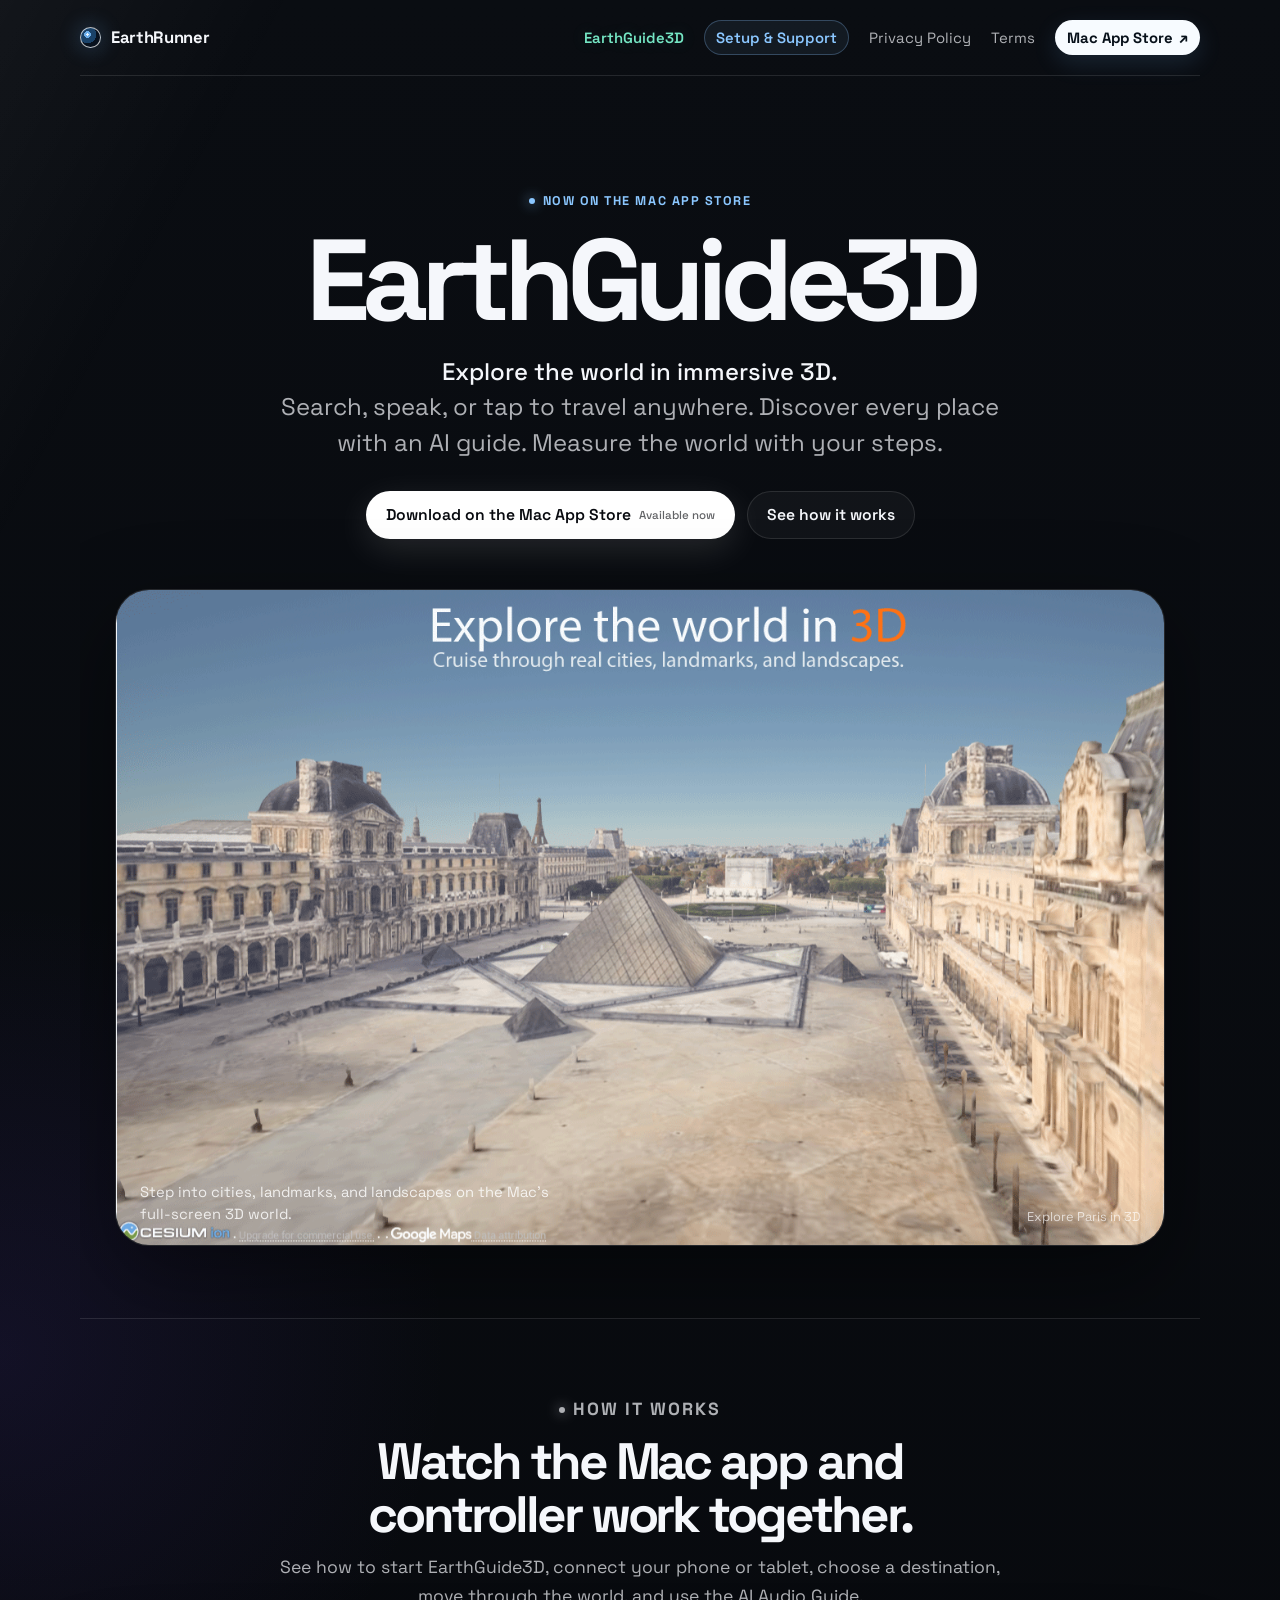
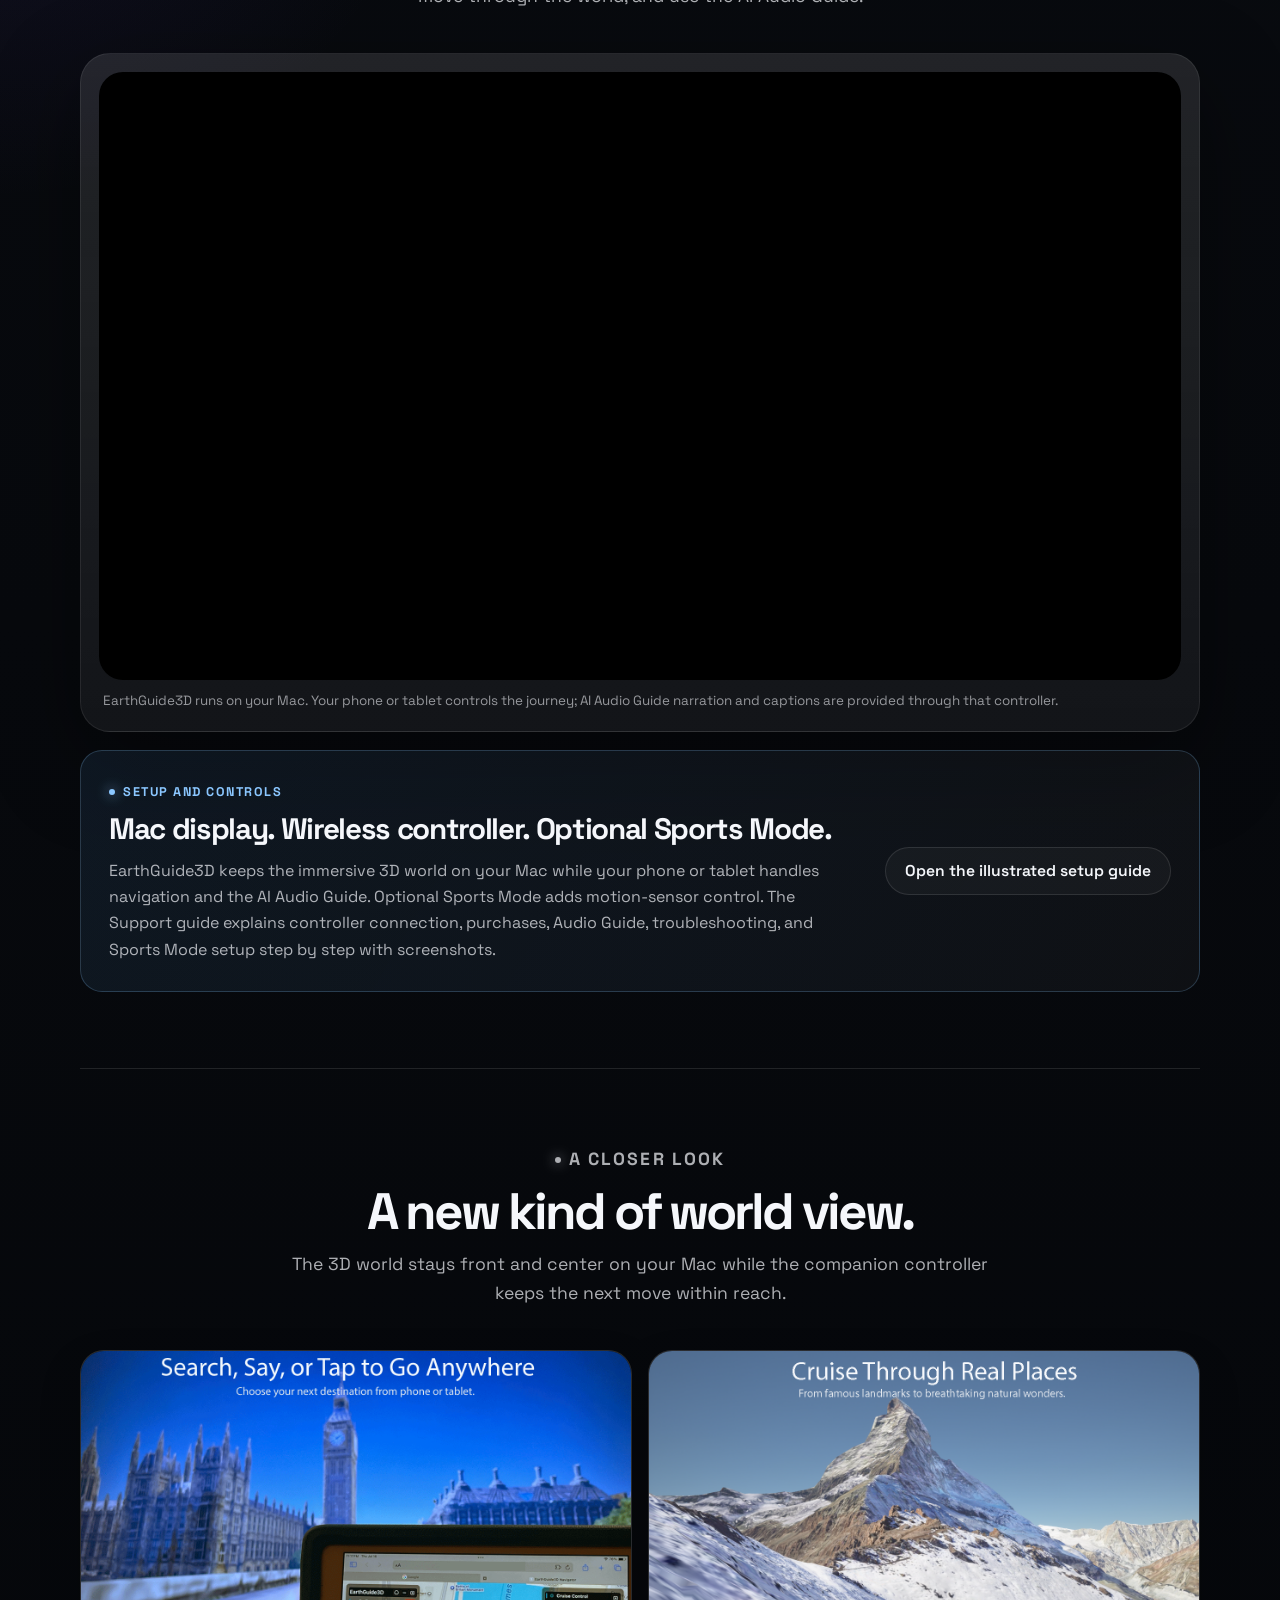
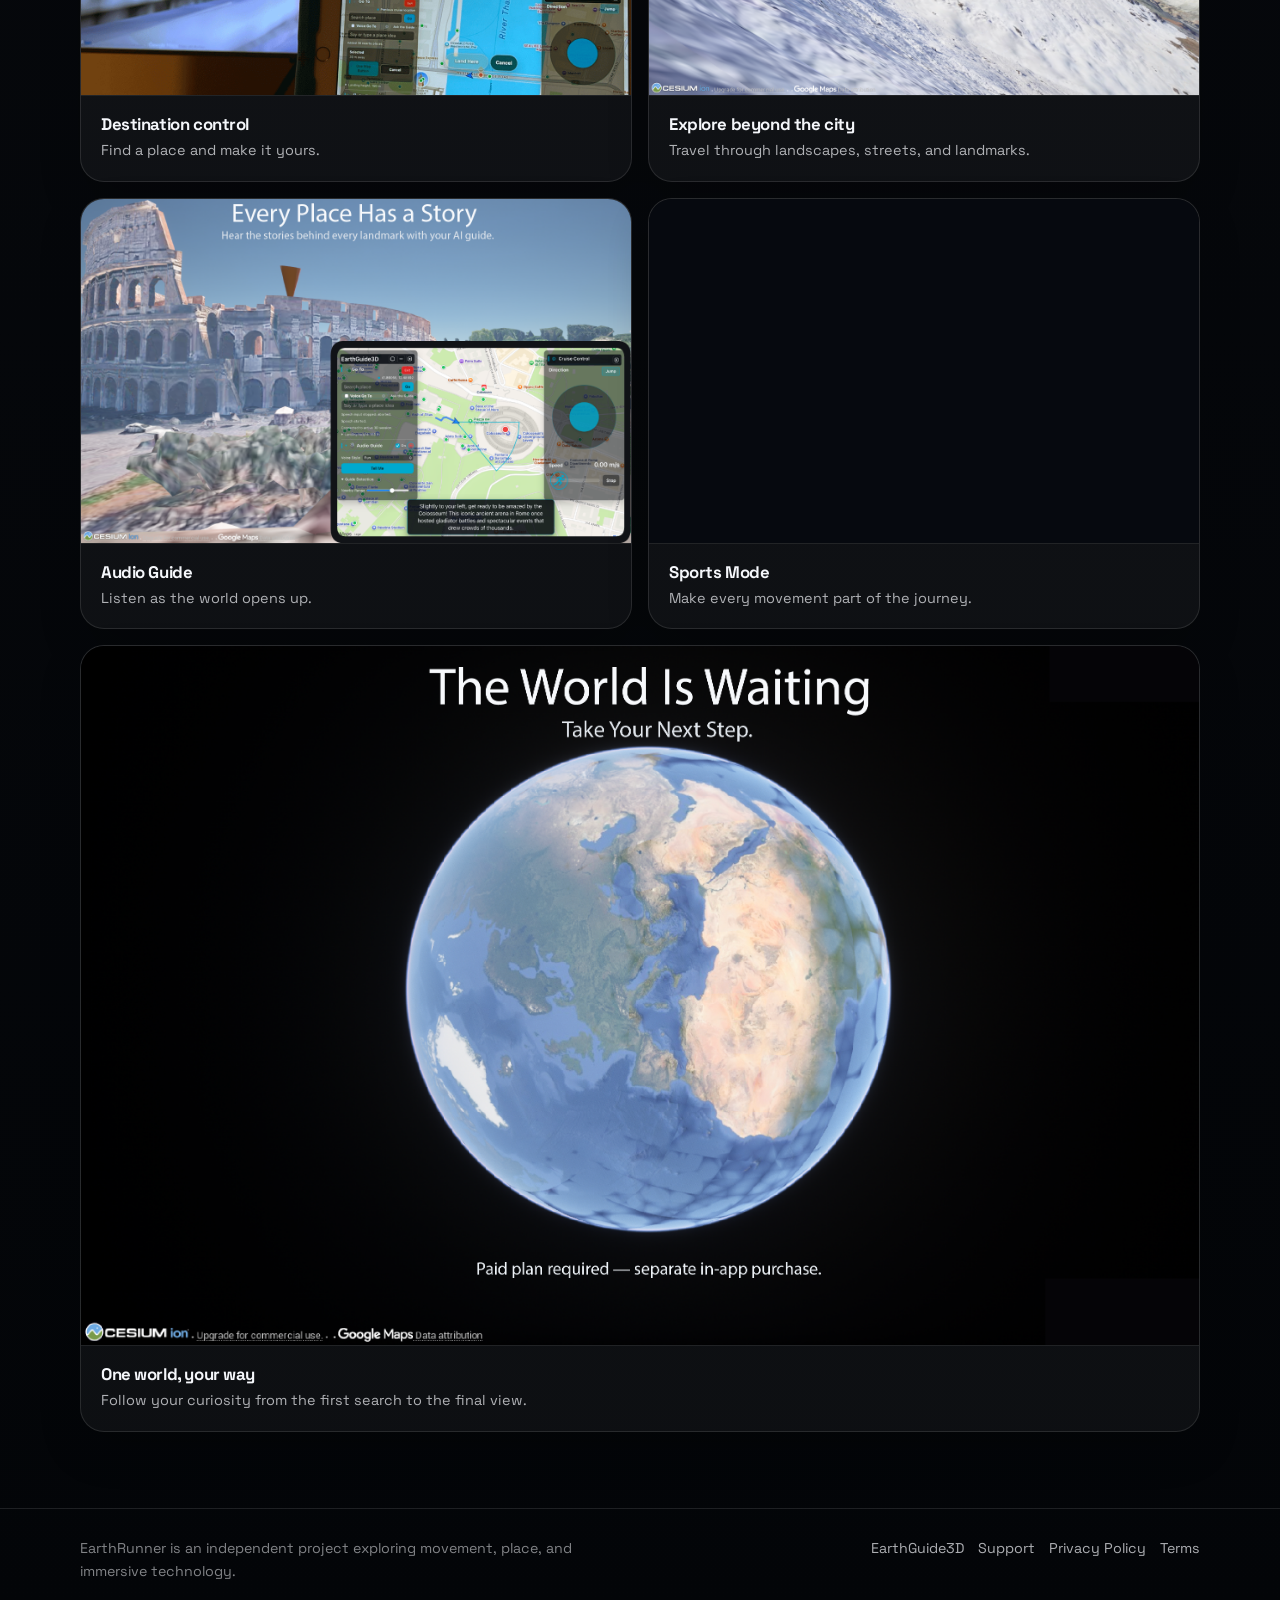
==== commit ebd4a456: "Fix embedded guide video playback" ====
--- a/earthguide3d/index.html
+++ b/earthguide3d/index.html
@@ -3,6 +3,7 @@
 <head>
   <meta charset="utf-8" />
   <meta name="viewport" content="width=device-width, initial-scale=1" />
+  <meta name="referrer" content="strict-origin-when-cross-origin" />
   <title>EarthGuide3D for Mac | Mac App Store</title>
   <meta name="description" content="EarthGuide3D for Mac is an immersive 3D travel-exploration app. Search, speak, or tap to travel anywhere with an AI guide." />
   <script>if (window.location.protocol === "file:") document.documentElement.classList.add("local-preview");</script>
@@ -51,7 +52,7 @@
       </div>
       <div class="video-card">
         <div class="video-frame">
-          <iframe src="https://www.youtube.com/embed/peXbDzUHY4M" title="How to use EarthGuide3D for Mac" loading="lazy" allow="accelerometer; autoplay; clipboard-write; encrypted-media; gyroscope; picture-in-picture; web-share" allowfullscreen></iframe>
+          <iframe src="https://www.youtube.com/embed/peXbDzUHY4M?origin=https%3A%2F%2Fearthrunner.org" title="How to use EarthGuide3D for Mac" loading="lazy" referrerpolicy="strict-origin-when-cross-origin" allow="accelerometer; autoplay; clipboard-write; encrypted-media; gyroscope; picture-in-picture; web-share" allowfullscreen></iframe>
           <a class="video-local-fallback" href="https://youtu.be/peXbDzUHY4M" target="_blank" rel="noopener noreferrer"><span>Watch the EarthGuide3D guide on YouTube</span><small>Local previews open videos on YouTube.</small></a>
         </div>
         <p class="video-caption">EarthGuide3D runs on your Mac. Your phone or tablet controls the journey; AI Audio Guide narration and captions are provided through that controller.</p>
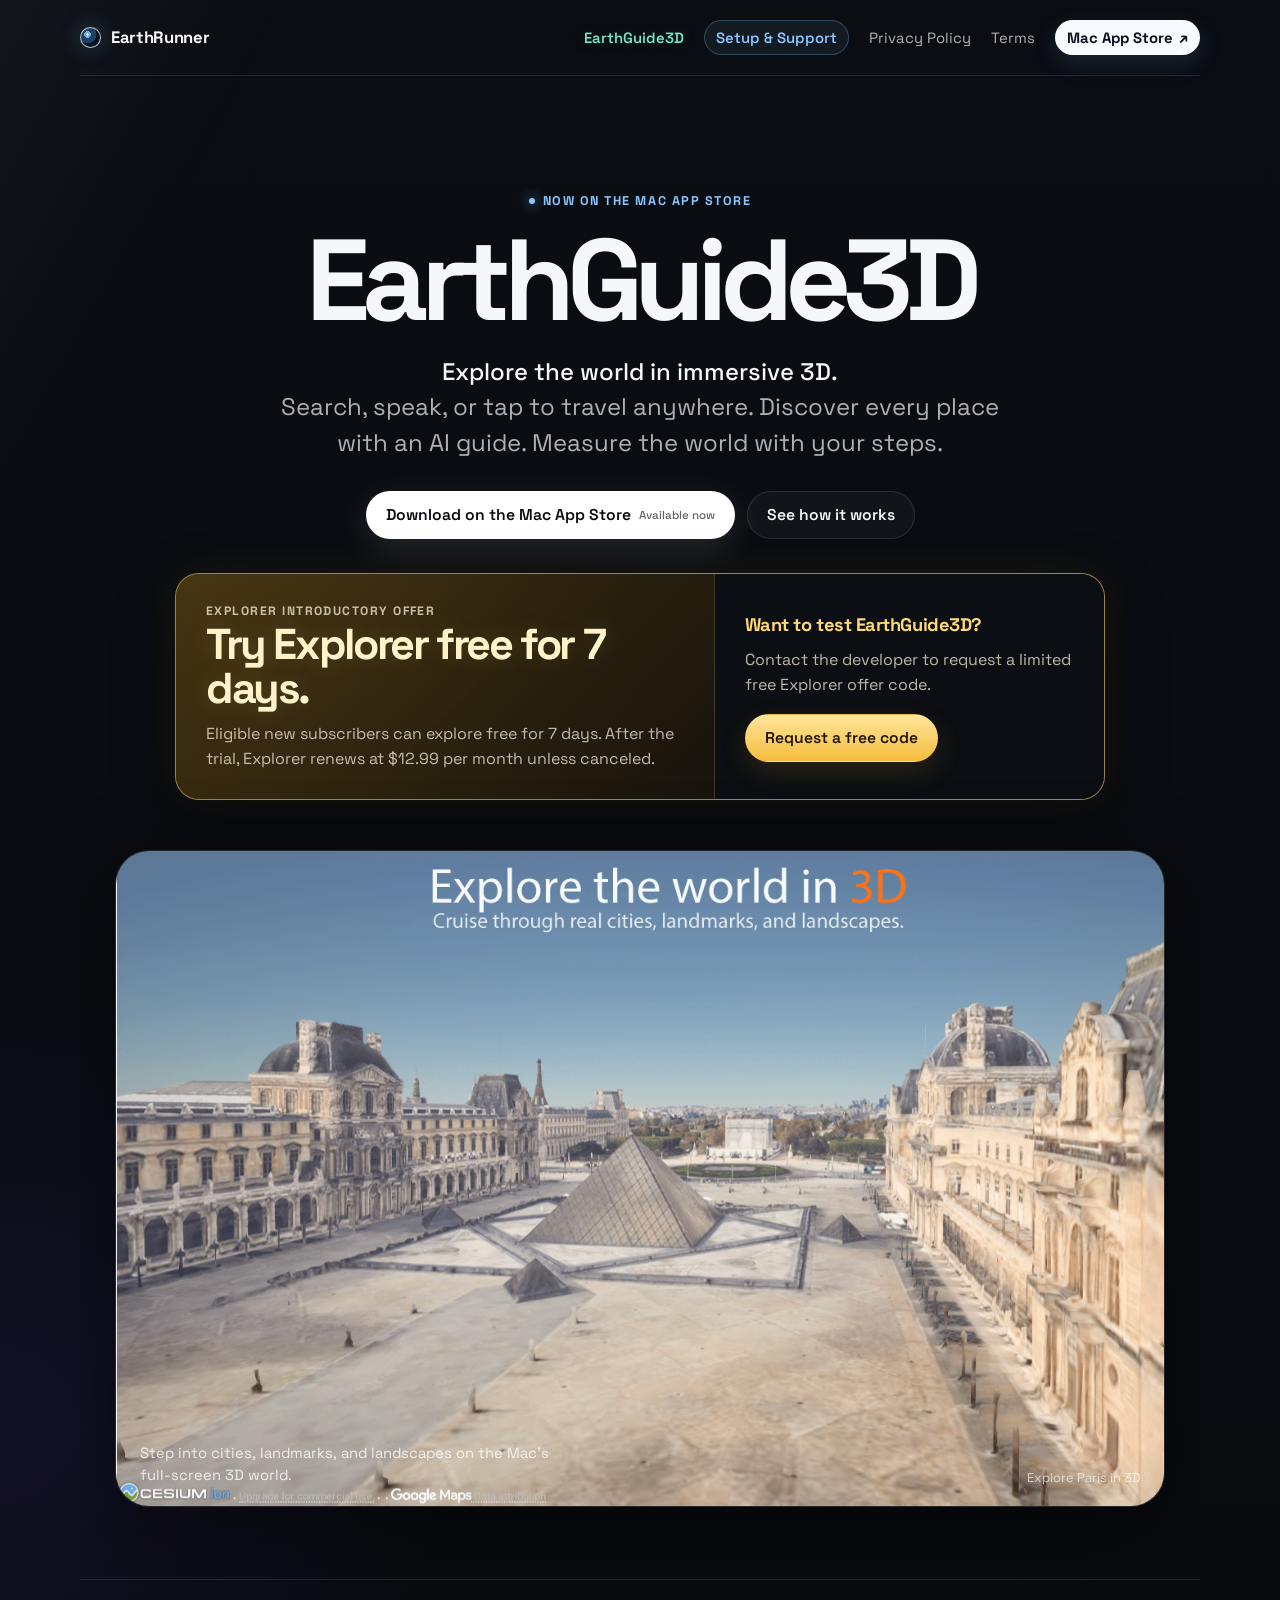
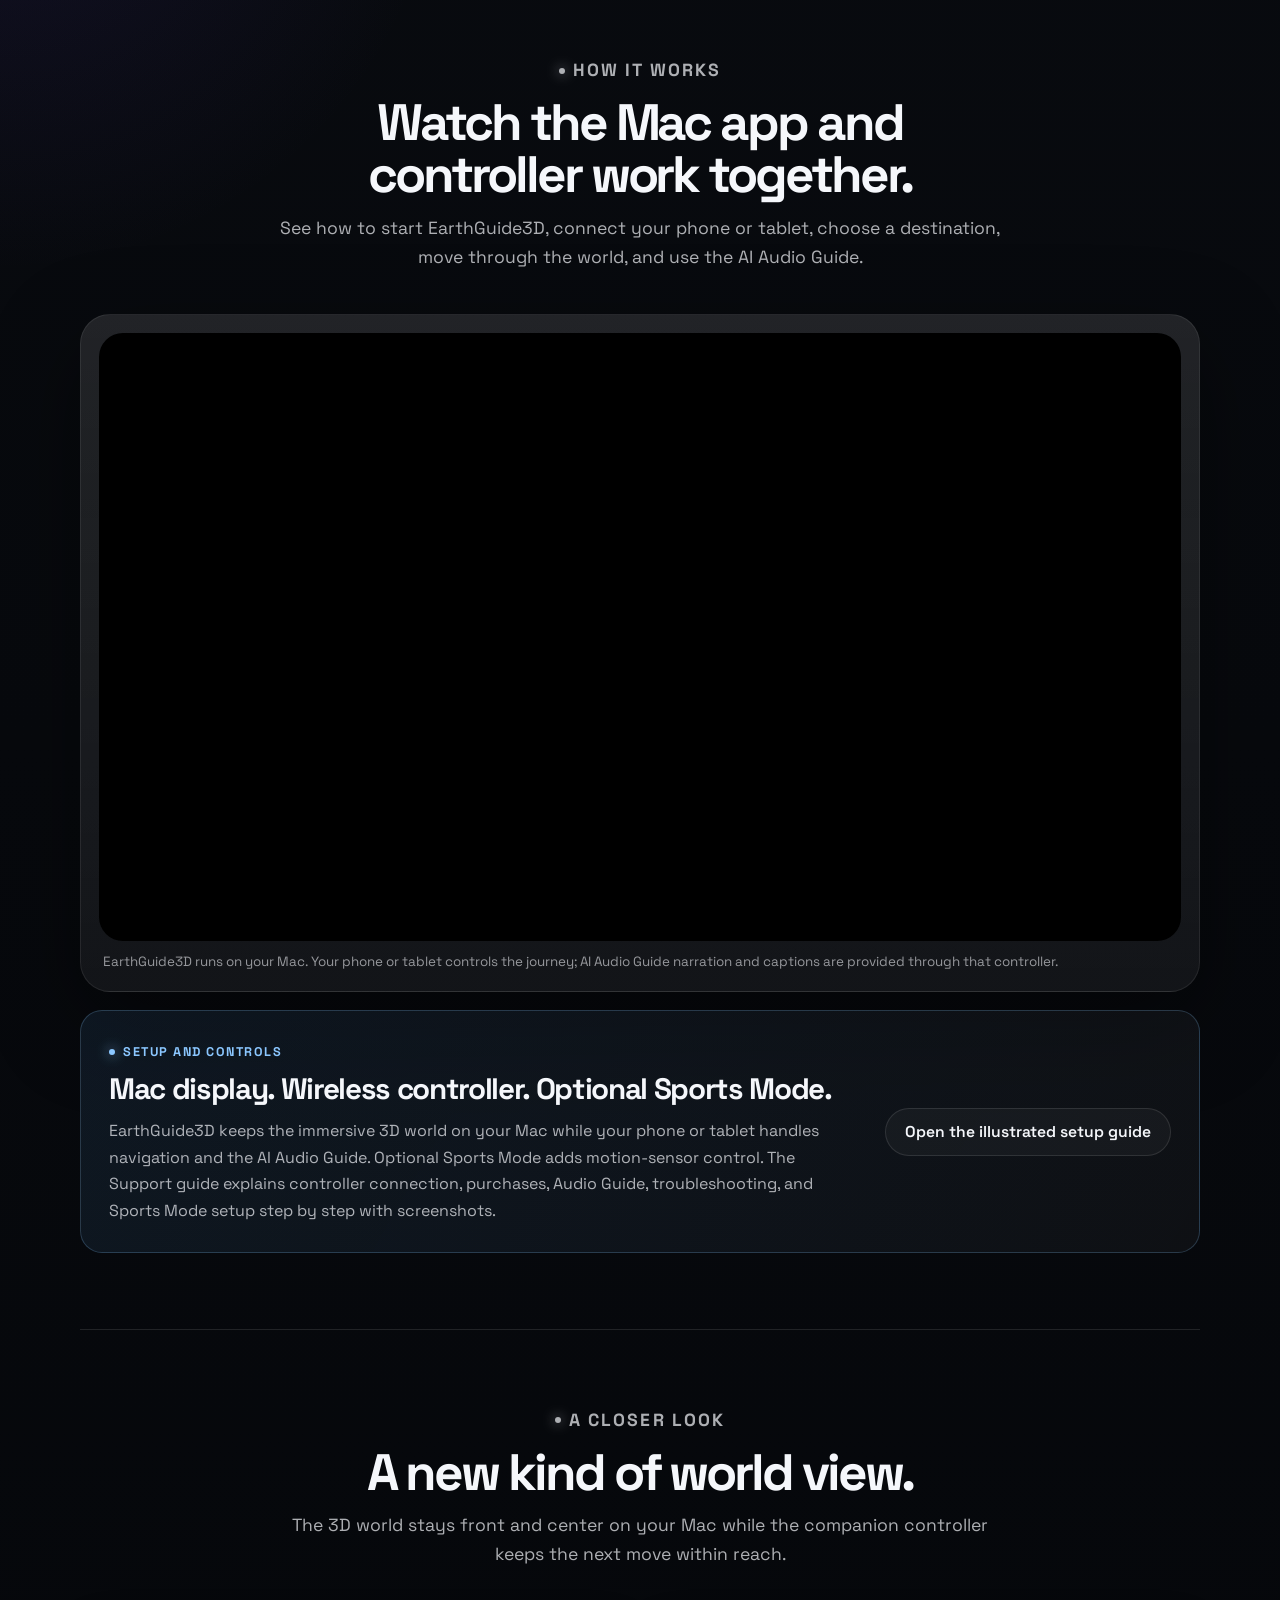
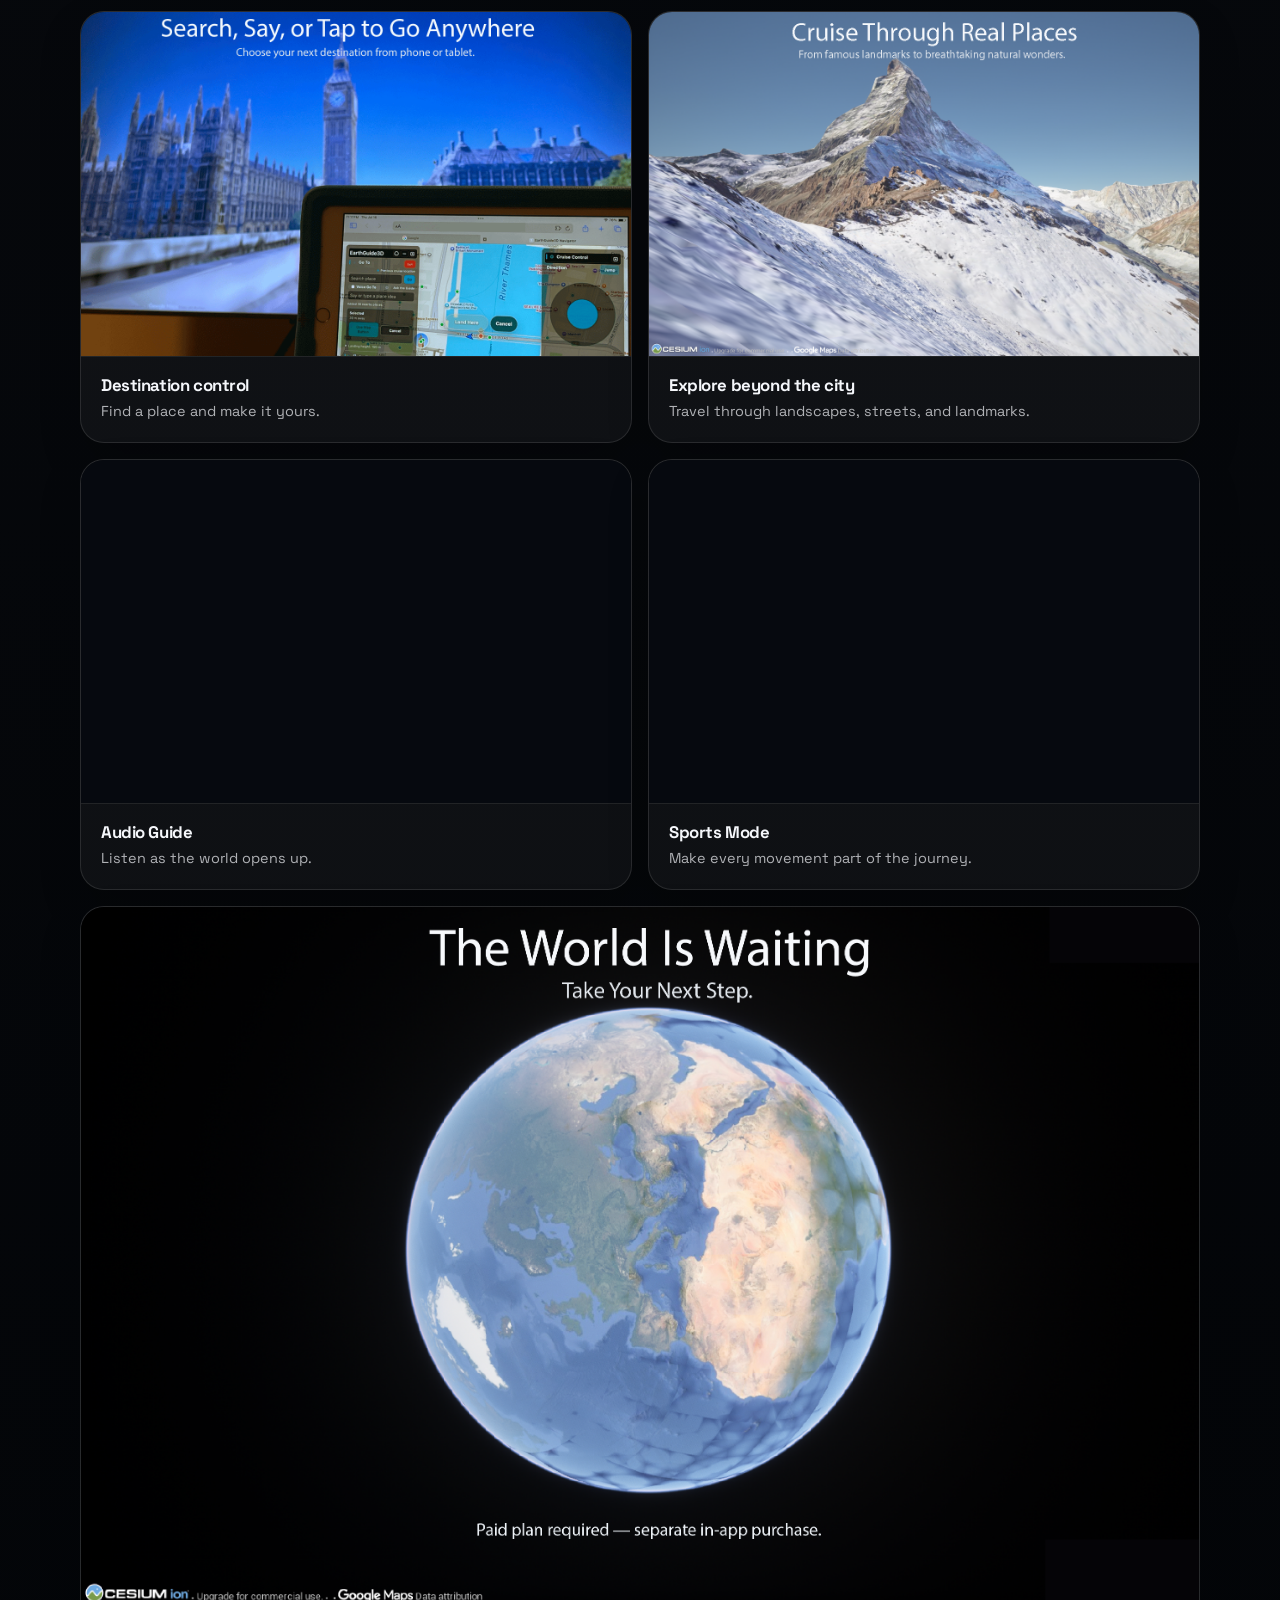
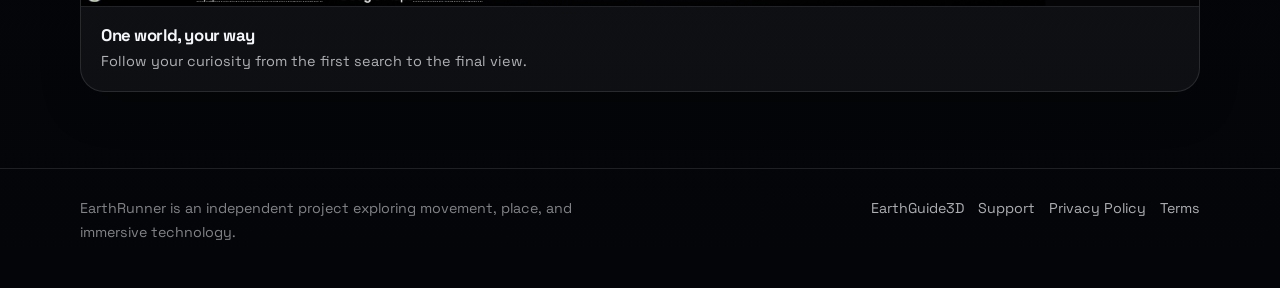
==== commit 1dc978a9: "Highlight Explorer trial and offer codes" ====
--- a/earthguide3d/index.html
+++ b/earthguide3d/index.html
@@ -35,6 +35,18 @@
         <a class="button button--light" href="https://apps.apple.com/us/app/earthguide3d/id6789909254?mt=12" target="_blank" rel="noopener noreferrer">Download on the Mac App Store <small>Available now</small></a>
         <a class="button button--quiet" href="#how-it-works">See how it works</a>
       </div>
+      <aside class="trial-highlight" aria-labelledby="explorer-trial-title">
+        <div class="trial-highlight__offer">
+          <p class="trial-badge">Explorer introductory offer</p>
+          <h2 id="explorer-trial-title">Try Explorer free for 7 days.</h2>
+          <p>Eligible new subscribers can explore free for 7 days. After the trial, Explorer renews at $12.99 per month unless canceled.</p>
+        </div>
+        <div class="trial-highlight__code">
+          <p class="trial-code-title">Want to test EarthGuide3D?</p>
+          <p>Contact the developer to request a limited free Explorer offer code.</p>
+          <a class="button trial-code-button" href="mailto:contact@earthrunner.org?subject=EarthGuide3D%20Explorer%20offer%20code%20request">Request a free code</a>
+        </div>
+      </aside>
       <figure class="product-visual product-visual--screenshot">
         <img src="../images/earthguide3d/explore-world-paris.png" width="1280" height="800" alt="EarthGuide3D exploring Paris from an elevated immersive 3D view" decoding="async" />
         <figcaption class="product-visual-note">
--- a/assets/site.css
+++ b/assets/site.css
@@ -10,6 +10,8 @@
   --blue: #8bc7ff;
   --blue-strong: #2b8dff;
   --earthguide: #75e6c4;
+  --trial-gold: #ffd976;
+  --trial-gold-strong: #f5bd3d;
   --network: #f6cb5c;
   --radius: 24px;
   --content: 1120px;
@@ -90,6 +92,52 @@
 .hero-lede strong { color: var(--text); font-weight: 500; }
 
 .hero-actions { display: flex; flex-wrap: wrap; justify-content: center; gap: 12px; margin-top: 31px; }
+
+.trial-highlight {
+  position: relative;
+  display: grid;
+  grid-template-columns: minmax(0, 1.16fr) minmax(280px, .84fr);
+  gap: 1px;
+  width: min(100%, 930px);
+  margin: 34px auto 0;
+  overflow: hidden;
+  border: 1px solid rgba(255, 217, 118, .48);
+  border-radius: 24px;
+  background: rgba(255, 217, 118, .22);
+  box-shadow: 0 22px 64px rgba(0, 0, 0, .32), 0 0 44px rgba(245, 189, 61, .09);
+  text-align: left;
+}
+.trial-highlight::before {
+  position: absolute;
+  inset: 0;
+  pointer-events: none;
+  content: "";
+  background: radial-gradient(circle at 13% 0%, rgba(255, 217, 118, .2), transparent 44%);
+}
+.trial-highlight__offer,
+.trial-highlight__code { position: relative; padding: 28px 30px; }
+.trial-highlight__offer { background: linear-gradient(135deg, rgba(64, 45, 7, .74), rgba(22, 18, 12, .94)); }
+.trial-highlight__code { display: flex; align-items: flex-start; flex-direction: column; justify-content: center; background: rgba(9, 12, 18, .94); }
+.trial-badge {
+  margin: 0 0 10px;
+  color: var(--trial-gold);
+  font-size: .76rem;
+  font-weight: 700;
+  letter-spacing: .12em;
+  text-transform: uppercase;
+}
+.trial-highlight h2 {
+  margin: 0 0 10px;
+  color: #fff3c9;
+  font-size: clamp(1.8rem, 3.4vw, 2.7rem);
+  letter-spacing: -.055em;
+  line-height: 1.03;
+  text-shadow: 0 0 24px rgba(255, 217, 118, .16);
+}
+.trial-highlight p { margin: 0; color: rgba(255, 248, 226, .73); line-height: 1.58; }
+.trial-code-title { margin-bottom: 7px !important; color: var(--trial-gold) !important; font-size: 1.14rem; font-weight: 700; letter-spacing: -.025em; }
+.trial-code-button { min-height: 42px; margin-top: 17px; padding: 9px 15px; border-color: rgba(255, 217, 118, .56); color: #211500; background: linear-gradient(180deg, #ffe59a, var(--trial-gold-strong)); box-shadow: 0 10px 28px rgba(245, 189, 61, .13); font-size: .9rem; }
+.trial-code-button:hover, .trial-code-button:focus-visible { border-color: #fff0bf; color: #160e00; background: #ffe9aa; box-shadow: 0 13px 32px rgba(245, 189, 61, .22); }
 
 .button {
   display: inline-flex;
@@ -289,6 +337,7 @@
   .nav { min-height: 80px; align-items: flex-start; flex-direction: column; gap: 7px; padding: 17px 0; }
   .nav-links { justify-content: flex-start; gap: 6px 16px; }
   .hero { padding-top: 78px; }
+  .trial-highlight { grid-template-columns: 1fr; }
   .product-visual { min-height: 310px; margin-top: 38px; }
   .feature-grid, .screen-grid { grid-template-columns: 1fr; }
   .guide-summary { grid-template-columns: 1fr; gap: 20px; }
@@ -307,8 +356,9 @@
 }
 
 @media (max-width: 520px) {
-  .hero h1 { font-size: clamp(3.05rem, 17vw, 4.7rem); }
+  .hero h1 { font-size: clamp(3.05rem, 15.5vw, 4.7rem); }
   .hero-actions { flex-direction: column; align-items: stretch; }
+  .trial-highlight__offer, .trial-highlight__code { padding: 24px 22px; }
   .button { width: 100%; }
   .product-visual { min-height: 250px; border-radius: 24px; }
   .product-visual-note { right: 17px; bottom: 15px; left: 17px; align-items: flex-start; flex-direction: column; gap: 6px; }
